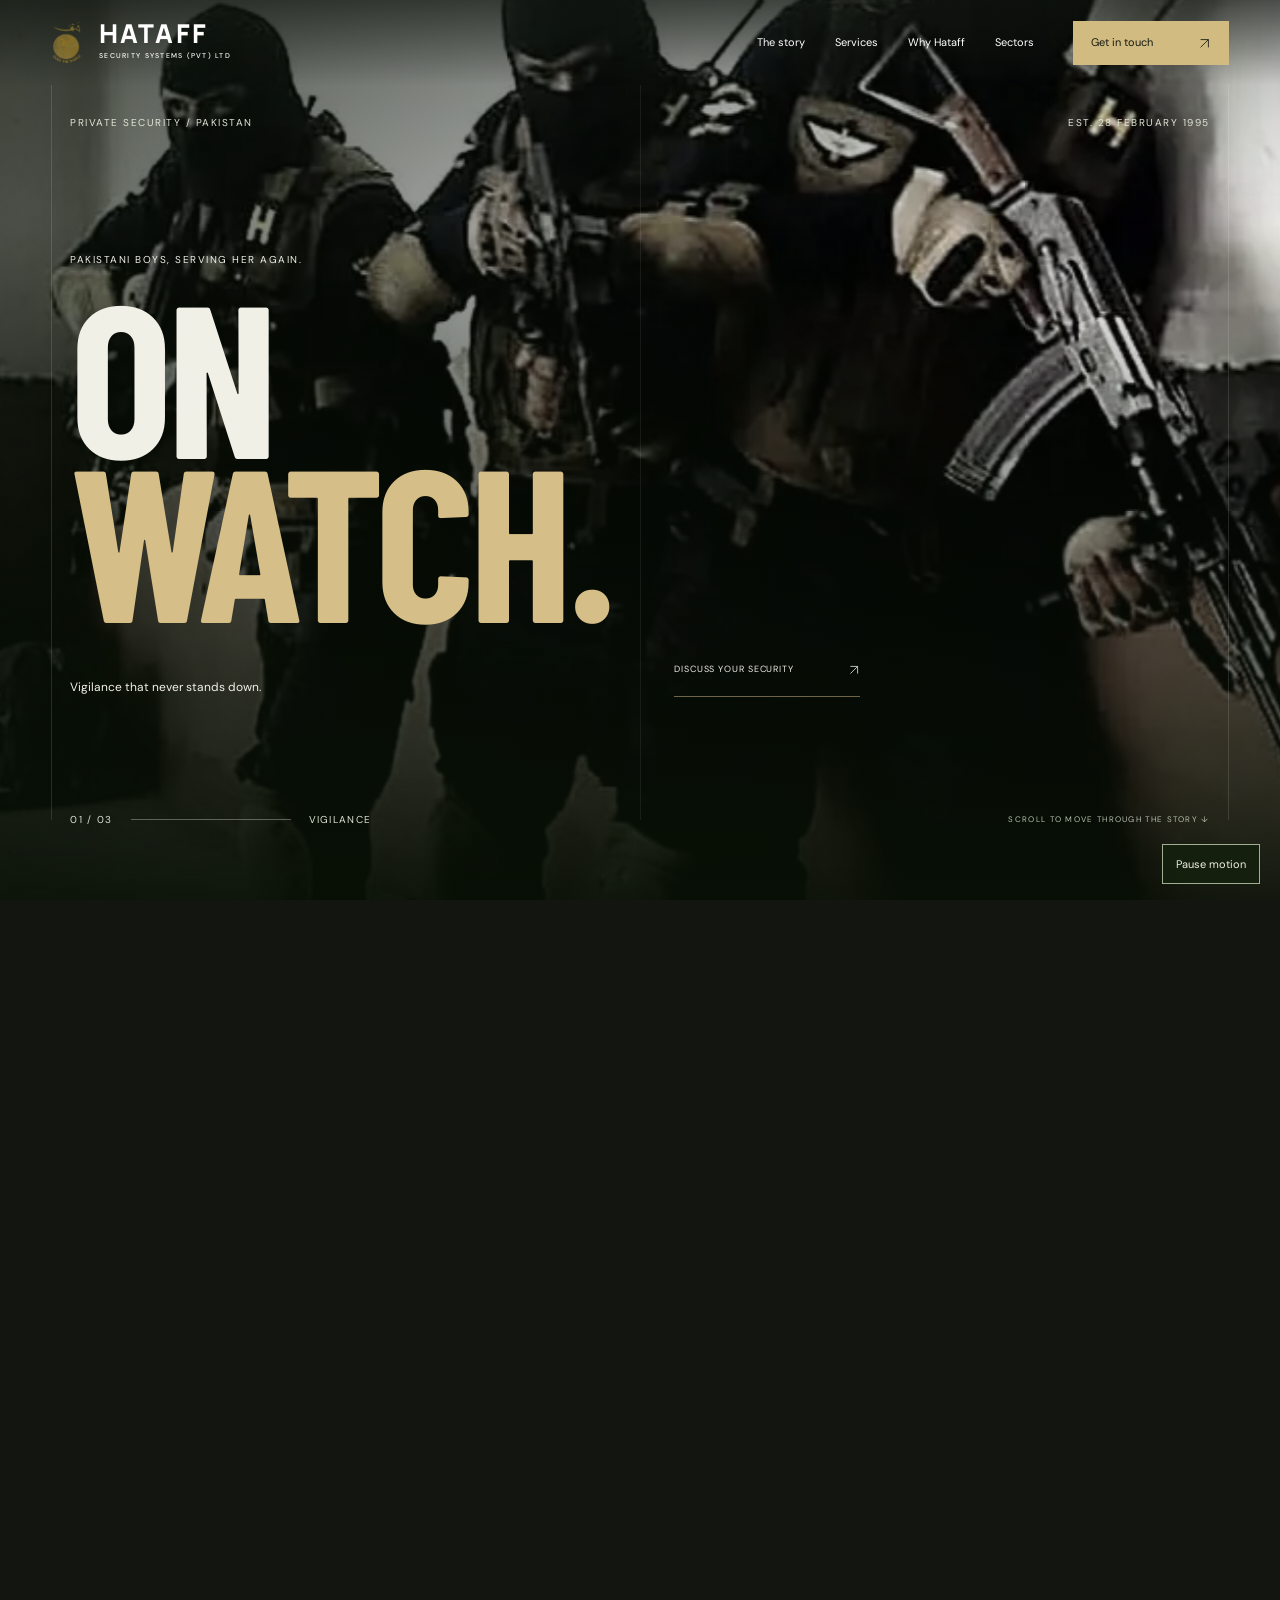
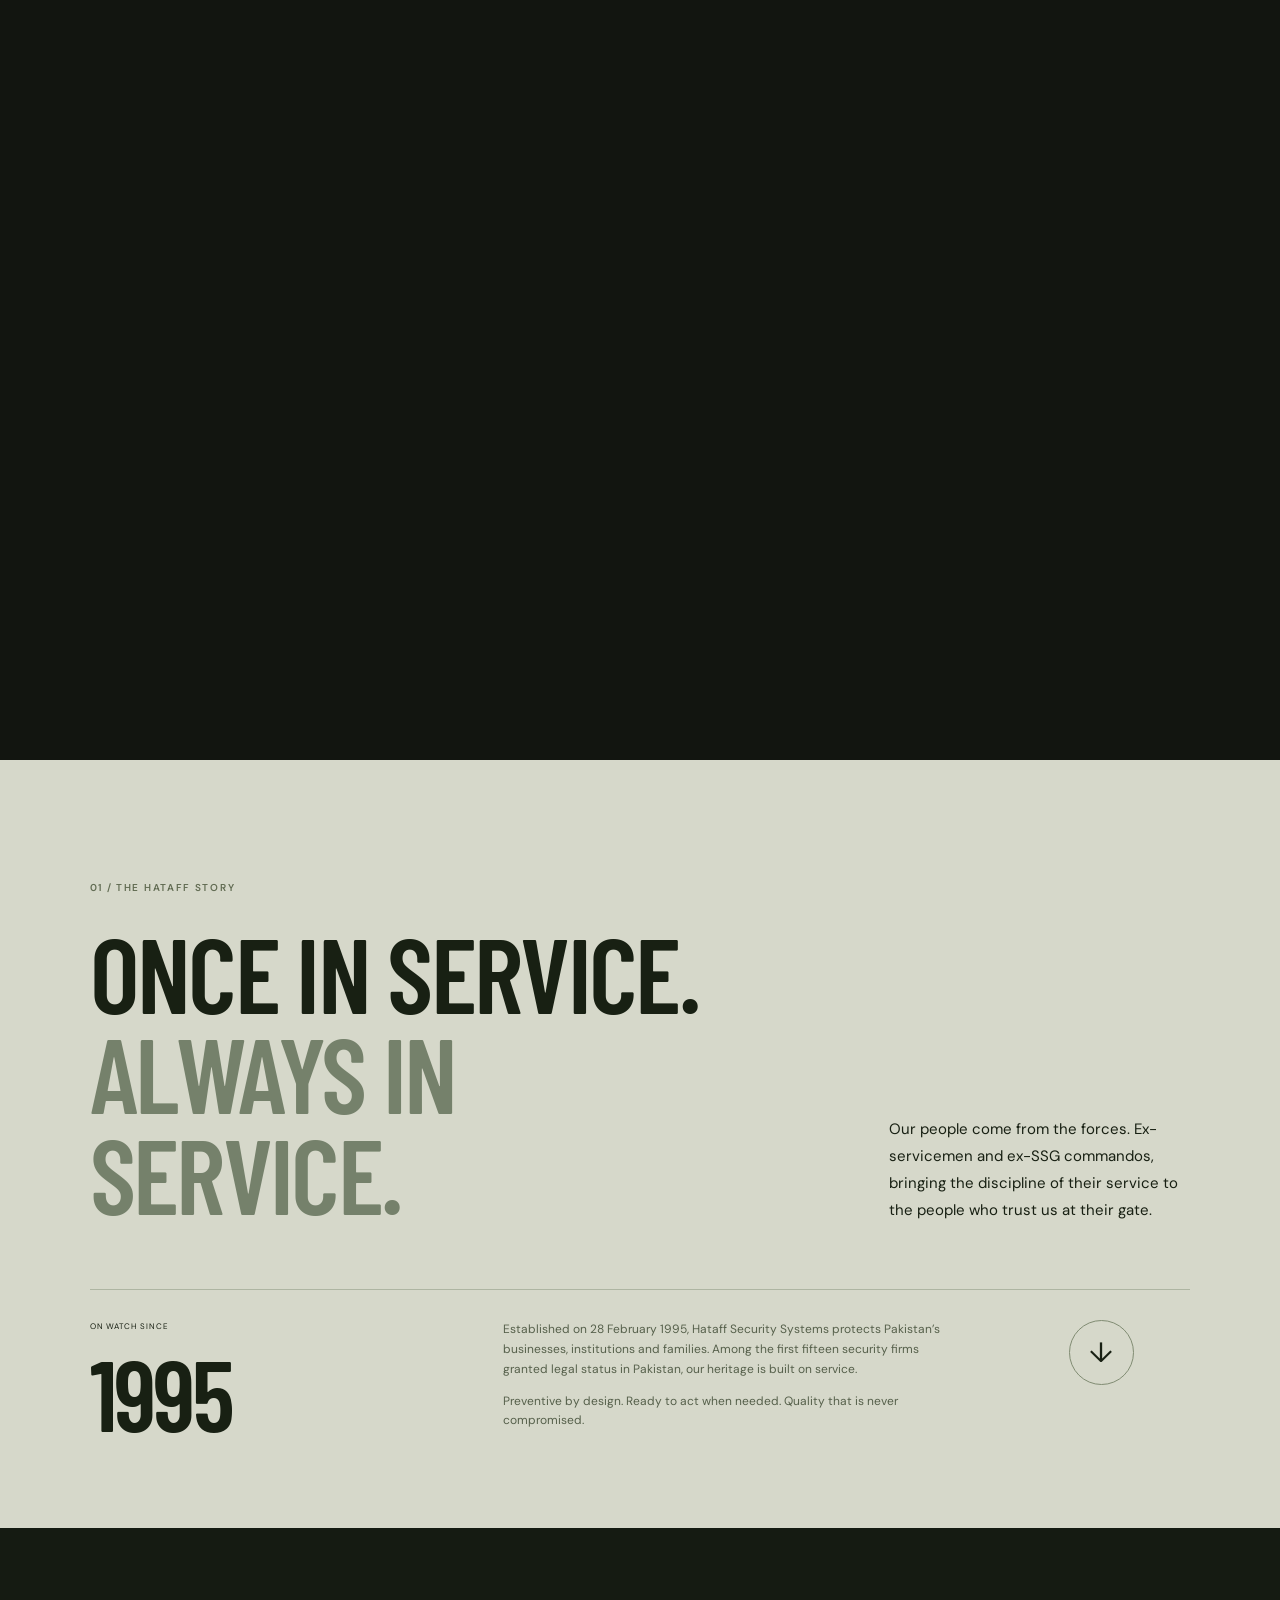
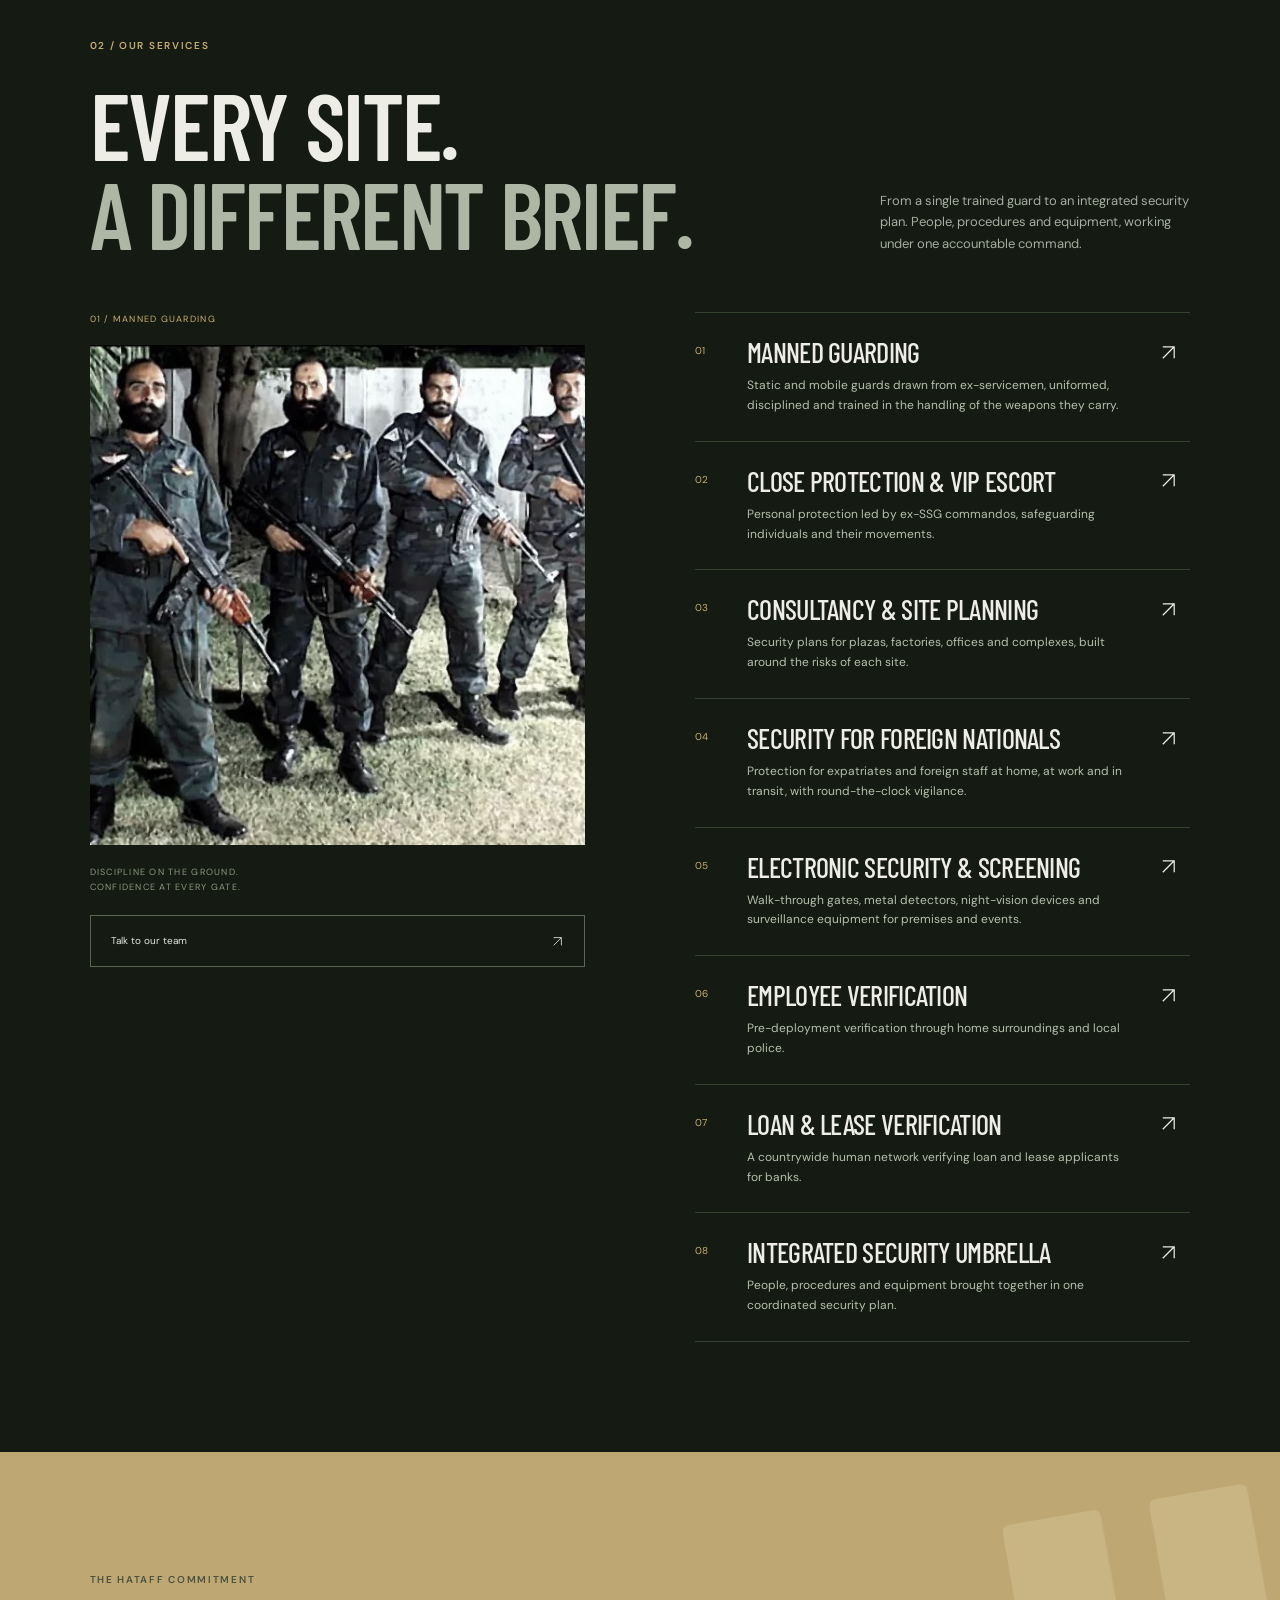
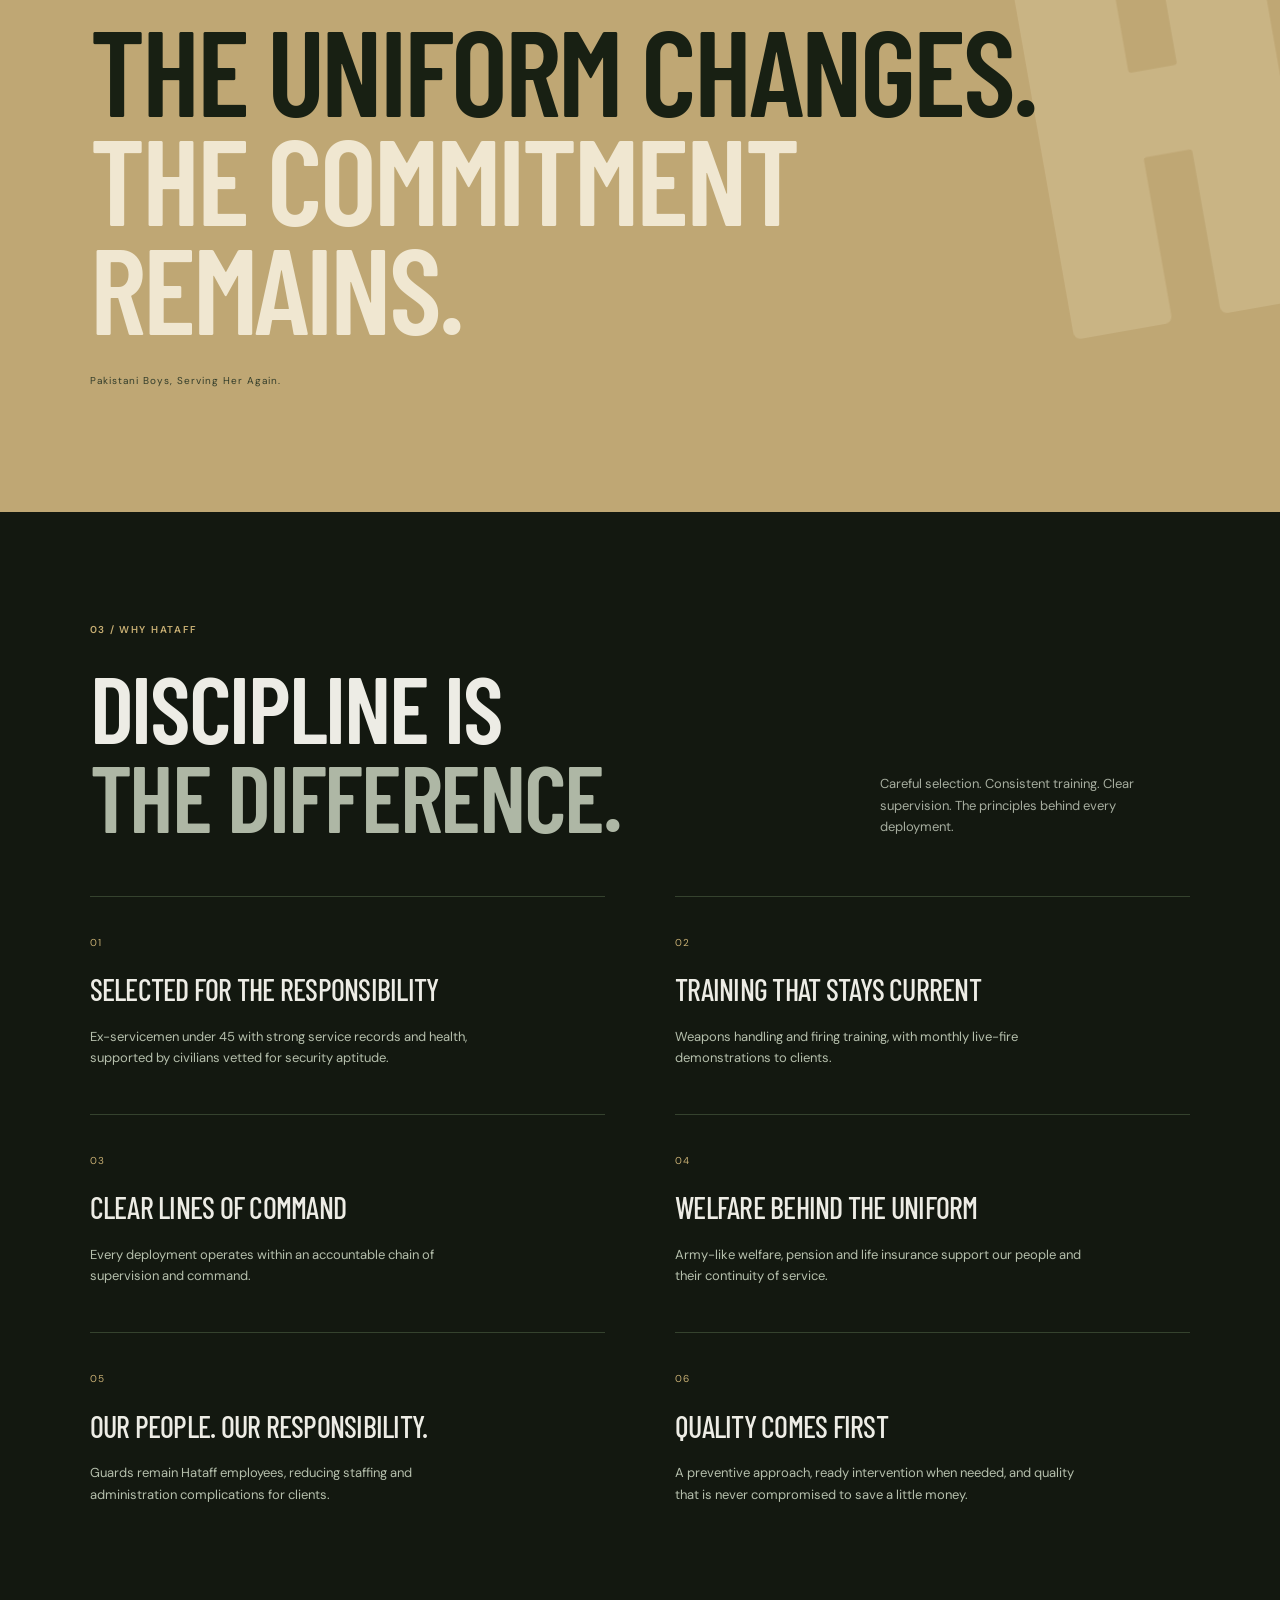
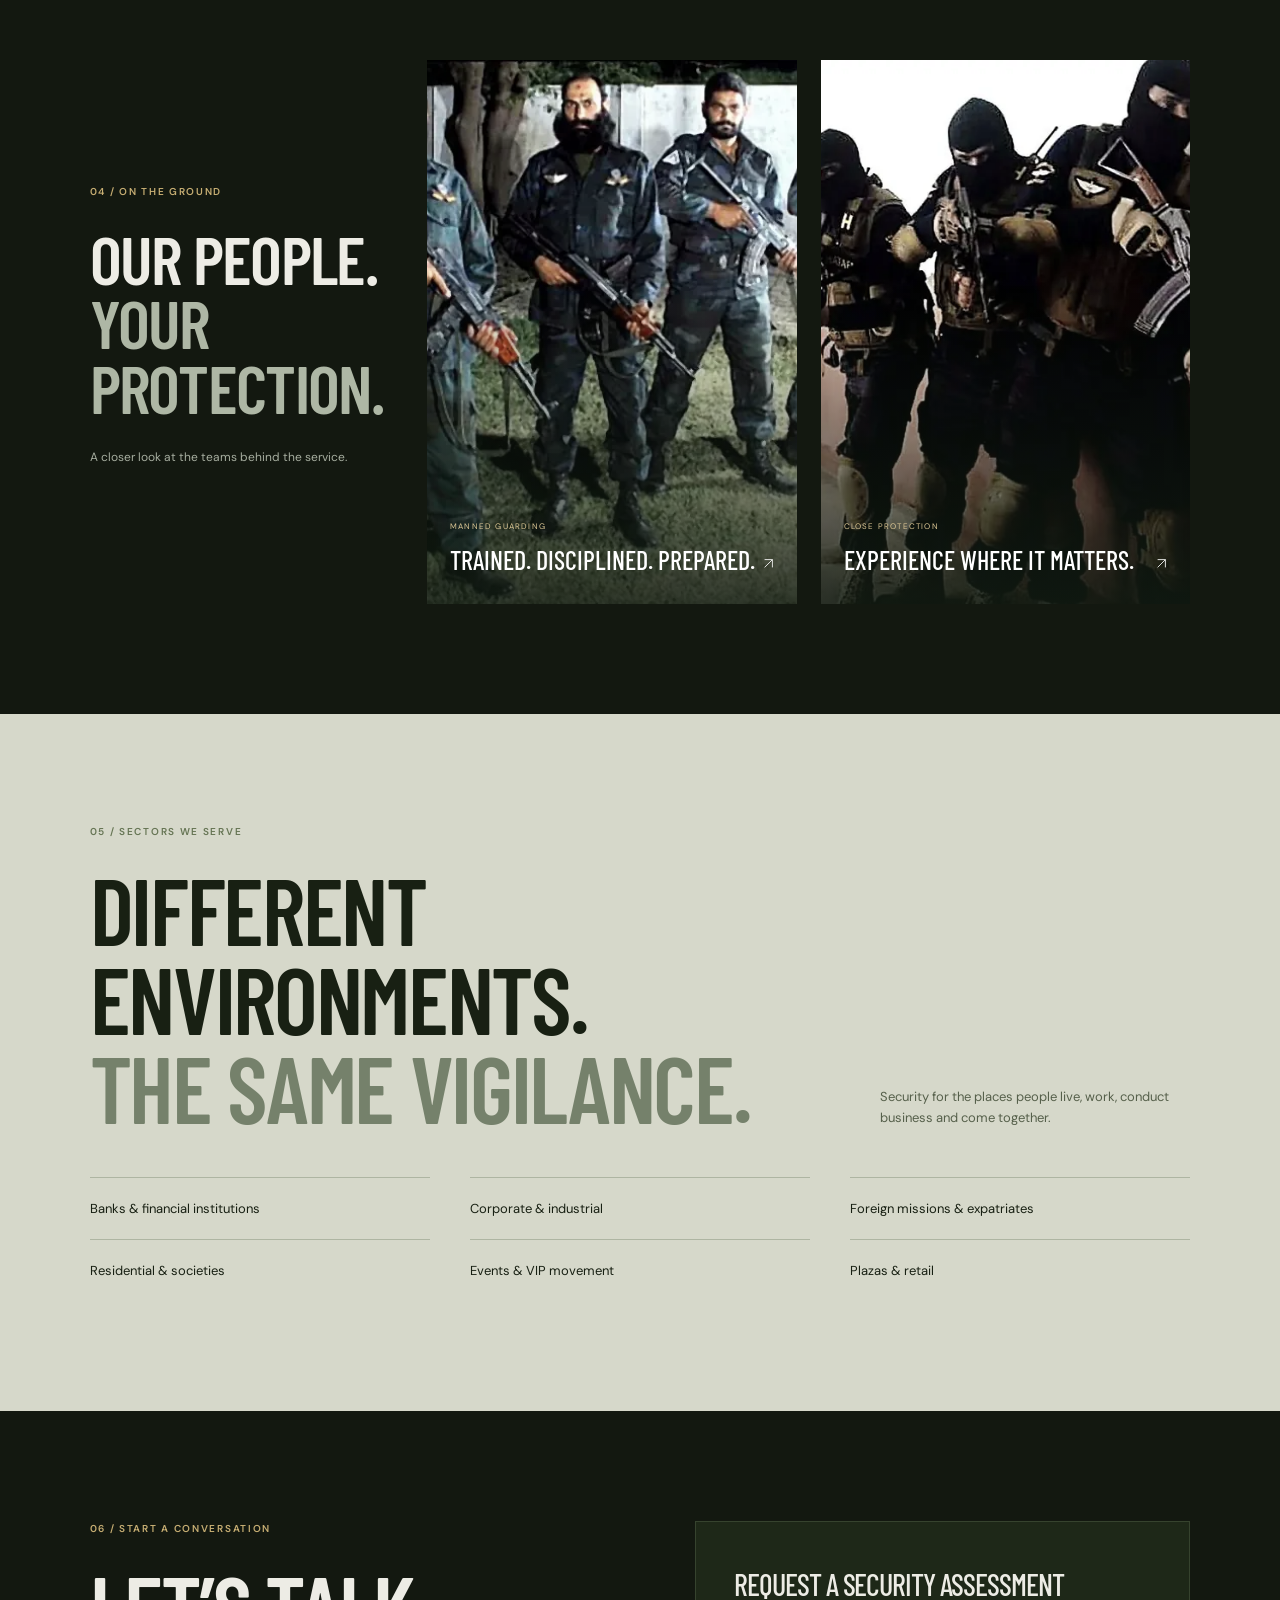
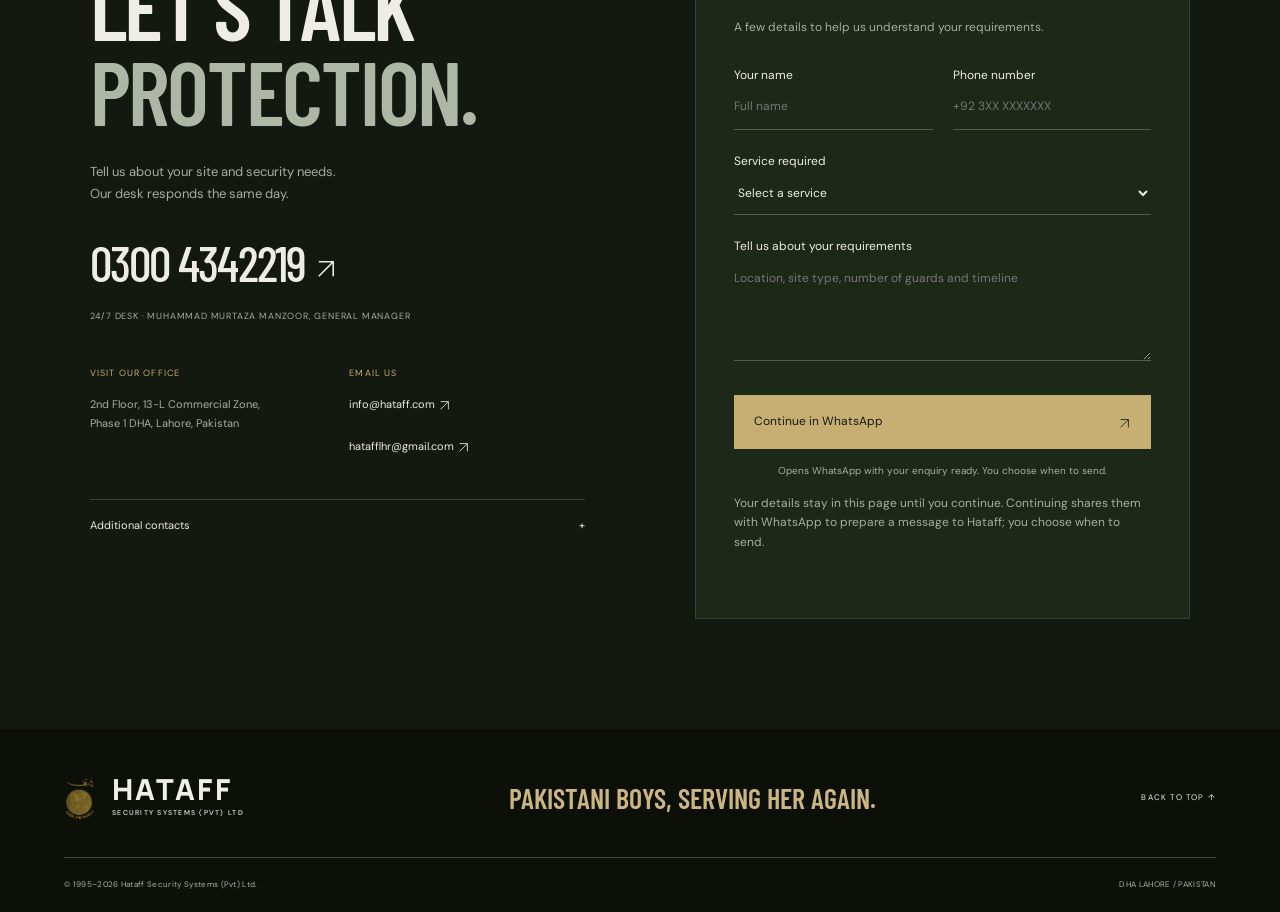
==== index.html @ 6a503ef5 "Add files via upload" ====
<!DOCTYPE html>

<html lang="en"><head><meta charset="utf-8"/><meta content="width=device-width, initial-scale=1" name="viewport"/><title>Private Security Services in Pakistan | Hataff Security</title><meta content="Hataff Security Systems provides manned guarding, close protection, security consultancy and verification in Pakistan. Based in Lahore since 1995." name="description"/><link href="assets/fonts/fonts.css" rel="stylesheet"/><link href="style.css" rel="stylesheet"/><link href="cinematic.css" rel="stylesheet"/><link href="https://www.hataff.com/" rel="canonical"/><link href="assets/favicon.png" rel="icon" type="image/png"/><link as="image" fetchpriority="high" href="assets/tactical.webp" rel="preload"/><meta content="website" property="og:type"/><meta content="Hataff Security Systems" property="og:site_name"/><meta content="Hataff Security — On Watch Since 1995" property="og:title"/><meta content="Hataff Security Systems provides manned guarding, close protection, security consultancy and verification in Pakistan. Based in Lahore since 1995." property="og:description"/><meta content="https://www.hataff.com/" property="og:url"/><meta content="https://www.hataff.com/assets/social-card.jpg" property="og:image"/><meta content="Hataff Security Systems — Private security in Pakistan since 1995" property="og:image:alt"/><meta content="summary_large_image" name="twitter:card"/><meta content="#121510" name="theme-color"/><script type="application/ld+json">{"@context": "https://schema.org", "@type": "Organization", "name": "Hataff Security Systems (Pvt) Ltd", "url": "https://www.hataff.com/", "logo": "https://www.hataff.com/assets/logo.webp", "foundingDate": "1995-02-28", "telephone": "+92-300-4342219", "email": "info@hataff.com", "address": {"@type": "PostalAddress", "streetAddress": "2nd Floor, 13-L Commercial Zone, Phase 1 DHA", "addressLocality": "Lahore", "addressCountry": "PK"}}</script></head><body>
<a class="skip" href="#main">Skip to content</a><div class="utility"><span>DHA Lahore · Serving Pakistan since 1995</span><a href="tel:+923004342219">24/7 desk <b>+92 300 4342219 <svg aria-hidden="true" class="arrow" viewbox="0 0 20 20"><path d="M4 16 16 4M4 4h12v12" fill="none" stroke="currentColor" stroke-width="1.3"></path></svg></b></a></div>
<header><a class="brand" href="#home"><img alt="" decoding="async" height="340" src="assets/logo.webp" width="285"/><span>HATAFF<small>SECURITY SYSTEMS (PVT) LTD</small></span></a><button aria-controls="nav" aria-expanded="false" aria-label="Open navigation" class="menu" type="button">Menu <span>☰</span></button><nav aria-label="Main navigation" id="nav"><a href="#about">The story</a><a href="#services">Services</a><a href="#why">Why Hataff</a><a href="#sectors">Sectors</a><a class="nav-cta" href="#contact">Get in touch <span><svg aria-hidden="true" class="arrow" viewbox="0 0 20 20"><path d="M4 16 16 4M4 4h12v12" fill="none" stroke="currentColor" stroke-width="1.3"></path></svg></span></a></nav></header>
<main id="main"><section aria-label="Hataff: on watch since 1995" class="scroll-film" id="home"><div class="film-stage">
<div class="film-photo photo-one"><img alt="Hataff tactical team" decoding="async" fetchpriority="high" height="635" src="assets/tactical.webp" width="640"/></div>
<div class="film-photo photo-two"><img alt="Hataff security team group photograph" decoding="async" height="588" src="assets/team.webp" width="560"/></div>
<div class="film-photo photo-three"><img alt="Hataff uniformed security guards" decoding="async" height="537" src="assets/guards.webp" width="640"/></div>
<div class="film-vignette"></div><div aria-hidden="true" class="film-grid"></div>
<div aria-hidden="true" class="film-top"><span>PRIVATE SECURITY / PAKISTAN</span><span>EST. 28 FEBRUARY 1995</span></div>
<div class="film-title title-one"><p>PAKISTANI BOYS, SERVING HER AGAIN.</p><h1 aria-label="Hataff private security services in Pakistan — on watch since 1995">ON<br/><span>WATCH.</span></h1><div class="film-line"><span>Vigilance that never stands down.</span><a class="film-cta" href="#contact">DISCUSS YOUR SECURITY <span><svg aria-hidden="true" class="arrow" viewbox="0 0 20 20"><path d="M4 16 16 4M4 4h12v12" fill="none" stroke="currentColor" stroke-width="1.3"></path></svg></span></a></div></div>
<div aria-hidden="true" class="film-title title-two"><p>A LEGACY OF SERVICE</p><h2>SINCE<br/><span>1995.</span></h2><div class="film-line"><span>The uniform changes.<br/>The commitment remains.</span><span>Ex-servicemen.<br/>Experience carried forward.</span></div></div>
<div class="film-title title-three"><p aria-hidden="true">OUR PEOPLE. YOUR PROTECTION.</p><h2 aria-hidden="true">READY.<br/><span>ALWAYS.</span></h2><div class="film-line"><span>Trained people.<br/>One accountable command.</span><a class="film-cta" href="#services">EXPLORE OUR SERVICES <span><svg aria-hidden="true" class="arrow" viewbox="0 0 20 20"><path d="M4 16 16 4M4 4h12v12" fill="none" stroke="currentColor" stroke-width="1.3"></path></svg></span></a></div></div>
<div aria-hidden="true" class="film-footer"><span class="chapter-counter">01 / 03</span><div class="film-progress"><i></i></div><span class="chapter-name">VIGILANCE</span><span class="scroll-instruction">SCROLL TO MOVE THROUGH THE STORY ↓</span></div></div></section>
<section class="story section" id="about"><div class="eyebrow">01 / THE HATAFF STORY</div><div class="story-statement reveal"><h2>Once in service.<br/><span>Always in service.</span></h2><p>Our people come from the forces. Ex-servicemen and ex-SSG commandos, bringing the discipline of their service to the people who trust us at their gate.</p></div><div class="story-bottom"><div class="story-date"><span>ON WATCH SINCE</span><strong>1995</strong></div><div><p>Established on 28 February 1995, Hataff Security Systems protects Pakistan’s businesses, institutions and families. Among the first fifteen security firms granted legal status in Pakistan, our heritage is built on service.</p><p>Preventive by design. Ready to act when needed. Quality that is never compromised.</p></div><a aria-label="Explore services" class="round-link" href="#services">↓</a></div></section>
<section class="services section" id="services"><div class="section-heading reveal"><div><div class="eyebrow">02 / OUR SERVICES</div><h2>Every site.<br/><em>A different brief.</em></h2></div><p>From a single trained guard to an integrated security plan. People, procedures and equipment, working under one accountable command.</p></div><div class="service-layout"><aside><span class="service-view-index">01 / MANNED GUARDING</span><img alt="Uniformed Hataff security guards" decoding="async" height="537" loading="lazy" src="assets/guards.webp" width="640"/><div class="aside-caption">DISCIPLINE ON THE GROUND.<br/>CONFIDENCE AT EVERY GATE.</div><a class="button" href="#contact">Talk to our team <svg aria-hidden="true" class="arrow" viewbox="0 0 20 20"><path d="M4 16 16 4M4 4h12v12" fill="none" stroke="currentColor" stroke-width="1.3"></path></svg></a></aside><div class="service-list" id="service-list"><article class="service reveal" id="service-1"><span>01</span><div><h3>Manned guarding</h3><p>Static and mobile guards drawn from ex-servicemen, uniformed, disciplined and trained in the handling of the weapons they carry.</p></div><a aria-label="Enquire about Manned guarding" data-service="0" href="#contact"><svg aria-hidden="true" class="arrow" viewbox="0 0 20 20"><path d="M4 16 16 4M4 4h12v12" fill="none" stroke="currentColor" stroke-width="1.3"></path></svg></a></article><article class="service reveal" id="service-2"><span>02</span><div><h3>Close protection &amp; VIP escort</h3><p>Personal protection led by ex-SSG commandos, safeguarding individuals and their movements.</p></div><a aria-label="Enquire about Close protection &amp; VIP escort" data-service="1" href="#contact"><svg aria-hidden="true" class="arrow" viewbox="0 0 20 20"><path d="M4 16 16 4M4 4h12v12" fill="none" stroke="currentColor" stroke-width="1.3"></path></svg></a></article><article class="service reveal" id="service-3"><span>03</span><div><h3>Consultancy &amp; site planning</h3><p>Security plans for plazas, factories, offices and complexes, built around the risks of each site.</p></div><a aria-label="Enquire about Consultancy &amp; site planning" data-service="2" href="#contact"><svg aria-hidden="true" class="arrow" viewbox="0 0 20 20"><path d="M4 16 16 4M4 4h12v12" fill="none" stroke="currentColor" stroke-width="1.3"></path></svg></a></article><article class="service reveal" id="service-4"><span>04</span><div><h3>Security for foreign nationals</h3><p>Protection for expatriates and foreign staff at home, at work and in transit, with round-the-clock vigilance.</p></div><a aria-label="Enquire about Security for foreign nationals" data-service="3" href="#contact"><svg aria-hidden="true" class="arrow" viewbox="0 0 20 20"><path d="M4 16 16 4M4 4h12v12" fill="none" stroke="currentColor" stroke-width="1.3"></path></svg></a></article><article class="service reveal" id="service-5"><span>05</span><div><h3>Electronic security &amp; screening</h3><p>Walk-through gates, metal detectors, night-vision devices and surveillance equipment for premises and events.</p></div><a aria-label="Enquire about Electronic security &amp; screening" data-service="4" href="#contact"><svg aria-hidden="true" class="arrow" viewbox="0 0 20 20"><path d="M4 16 16 4M4 4h12v12" fill="none" stroke="currentColor" stroke-width="1.3"></path></svg></a></article><article class="service reveal" id="service-6"><span>06</span><div><h3>Employee verification</h3><p>Pre-deployment verification through home surroundings and local police.</p></div><a aria-label="Enquire about Employee verification" data-service="5" href="#contact"><svg aria-hidden="true" class="arrow" viewbox="0 0 20 20"><path d="M4 16 16 4M4 4h12v12" fill="none" stroke="currentColor" stroke-width="1.3"></path></svg></a></article><article class="service reveal" id="service-7"><span>07</span><div><h3>Loan &amp; lease verification</h3><p>A countrywide human network verifying loan and lease applicants for banks.</p></div><a aria-label="Enquire about Loan &amp; lease verification" data-service="6" href="#contact"><svg aria-hidden="true" class="arrow" viewbox="0 0 20 20"><path d="M4 16 16 4M4 4h12v12" fill="none" stroke="currentColor" stroke-width="1.3"></path></svg></a></article><article class="service reveal" id="service-8"><span>08</span><div><h3>Integrated security umbrella</h3><p>People, procedures and equipment brought together in one coordinated security plan.</p></div><a aria-label="Enquire about Integrated security umbrella" data-service="7" href="#contact"><svg aria-hidden="true" class="arrow" viewbox="0 0 20 20"><path d="M4 16 16 4M4 4h12v12" fill="none" stroke="currentColor" stroke-width="1.3"></path></svg></a></article></div></div></section>
<section class="creed"><div class="eyebrow reveal">THE HATAFF COMMITMENT</div><p class="reveal">The uniform changes.<br/><em>The commitment remains.</em></p><span class="reveal">Pakistani Boys, Serving Her Again.</span></section>
<section class="why section" id="why"><div class="section-heading reveal"><div><div class="eyebrow">03 / WHY HATAFF</div><h2>Discipline is<br/><em>the difference.</em></h2></div><p>Careful selection. Consistent training. Clear supervision. The principles behind every deployment.</p></div><div class="principles" id="principles"><article class="principle reveal"><span>01</span><h3>Selected for the responsibility</h3><p>Ex-servicemen under 45 with strong service records and health, supported by civilians vetted for security aptitude.</p></article><article class="principle reveal"><span>02</span><h3>Training that stays current</h3><p>Weapons handling and firing training, with monthly live-fire demonstrations to clients.</p></article><article class="principle reveal"><span>03</span><h3>Clear lines of command</h3><p>Every deployment operates within an accountable chain of supervision and command.</p></article><article class="principle reveal"><span>04</span><h3>Welfare behind the uniform</h3><p>Army-like welfare, pension and life insurance support our people and their continuity of service.</p></article><article class="principle reveal"><span>05</span><h3>Our people. Our responsibility.</h3><p>Guards remain Hataff employees, reducing staffing and administration complications for clients.</p></article><article class="principle reveal"><span>06</span><h3>Quality comes first</h3><p>A preventive approach, ready intervention when needed, and quality that is never compromised to save a little money.</p></article></div></section>
<section class="gallery section"><div class="gallery-heading reveal"><div class="eyebrow">04 / ON THE GROUND</div><h2>Our people.<br/><em>Your protection.</em></h2><p>A closer look at the teams behind the service.</p></div><button class="gallery-photo reveal" data-caption="Trained, disciplined guards" data-image="assets/guards.webp" type="button"><img alt="View Hataff uniformed guards photograph" decoding="async" height="537" loading="lazy" src="assets/guards.webp" width="640"/><span><small>MANNED GUARDING</small>Trained. Disciplined. Prepared.<b><svg aria-hidden="true" class="arrow" viewbox="0 0 20 20"><path d="M4 16 16 4M4 4h12v12" fill="none" stroke="currentColor" stroke-width="1.3"></path></svg></b></span></button><button class="gallery-photo reveal" data-caption="Special response teams" data-image="assets/tactical.webp" type="button"><img alt="View Hataff tactical team photograph" decoding="async" height="635" loading="lazy" src="assets/tactical.webp" width="640"/><span><small>CLOSE PROTECTION</small>Experience where it matters.<b><svg aria-hidden="true" class="arrow" viewbox="0 0 20 20"><path d="M4 16 16 4M4 4h12v12" fill="none" stroke="currentColor" stroke-width="1.3"></path></svg></b></span></button></section>
<section class="sectors section" id="sectors"><div class="eyebrow reveal">05 / SECTORS WE SERVE</div><div class="section-heading reveal"><h2>Different environments.<br/><em>The same vigilance.</em></h2><p>Security for the places people live, work, conduct business and come together.</p></div><div class="sector-list"><span>Banks &amp; financial institutions</span><span>Corporate &amp; industrial</span><span>Foreign missions &amp; expatriates</span><span>Residential &amp; societies</span><span>Events &amp; VIP movement</span><span>Plazas &amp; retail</span></div></section>
<section class="contact section" id="contact"><div class="contact-copy reveal"><div class="eyebrow">06 / START A CONVERSATION</div><h2>LET’S TALK<br/><em>PROTECTION.</em></h2><p>Tell us about your site and security needs.<br/>Our desk responds the same day.</p><a class="main-phone" href="tel:+923004342219">0300 4342219 <svg aria-hidden="true" class="arrow" viewbox="0 0 20 20"><path d="M4 16 16 4M4 4h12v12" fill="none" stroke="currentColor" stroke-width="1.3"></path></svg></a><span class="desk-label">24/7 DESK · MUHAMMAD MURTAZA MANZOOR, GENERAL MANAGER</span><div class="contact-details"><div><small>VISIT OUR OFFICE</small><p>2nd Floor, 13-L Commercial Zone,<br/>Phase 1 DHA, Lahore, Pakistan</p></div><div><small>EMAIL US</small><a href="mailto:info@hataff.com">info@hataff.com <svg aria-hidden="true" class="arrow" viewbox="0 0 20 20"><path d="M4 16 16 4M4 4h12v12" fill="none" stroke="currentColor" stroke-width="1.3"></path></svg></a><a href="mailto:hatafflhr@gmail.com">hatafflhr@gmail.com <svg aria-hidden="true" class="arrow" viewbox="0 0 20 20"><path d="M4 16 16 4M4 4h12v12" fill="none" stroke="currentColor" stroke-width="1.3"></path></svg></a></div></div><details><summary>Additional contacts <span>+</span></summary><p>Finance Manager · Agha Zuhaib Khan<br/><a href="tel:+923449333332">0344 9333332</a></p><p>Administration Manager · Muhammad Azhar Bhatti<br/><a href="tel:+923004189154">0300 4189154</a></p></details></div><form action="https://wa.me/923004342219" class="enquiry reveal" id="enquiry" method="get"><h3>Request a security assessment</h3><p>A few details to help us understand your requirements.</p><div class="field-row"><label>Your name<input autocomplete="name" id="enquiry-name" maxlength="100" name="name" placeholder="Full name" required=""/></label><label>Phone number<input autocomplete="tel" id="enquiry-phone" inputmode="tel" maxlength="30" minlength="7" name="phone" pattern="[+0-9\s().-]{7,30}" placeholder="+92 3XX XXXXXXX" required="" title="Use 7 to 30 characters: numbers, spaces, +, brackets, dots or hyphens." type="tel"/></label></div><label>Service required<select id="enquiry-service" name="service" required=""><option value="">Select a service</option><option>Manned guarding</option><option>Close protection / VIP escort</option><option>Security consultancy &amp; site planning</option><option>Security for foreign nationals</option><option>Electronic security &amp; screening</option><option>Employee verification</option><option>Loan &amp; lease verification</option><option>Integrated security umbrella</option></select></label><label>Tell us about your requirements<textarea id="enquiry-details" maxlength="2000" name="details" placeholder="Location, site type, number of guards and timeline" rows="4"></textarea></label><button class="button" disabled="" type="submit">Continue in WhatsApp <span><svg aria-hidden="true" class="arrow" viewbox="0 0 20 20"><path d="M4 16 16 4M4 4h12v12" fill="none" stroke="currentColor" stroke-width="1.3"></path></svg></span></button><small class="form-note">Opens WhatsApp with your enquiry ready. You choose when to send.</small><noscript>The enquiry form needs JavaScript. Call 0300 4342219 or email info@hataff.com to discuss your requirements.</noscript><p aria-live="polite" class="form-status" id="form-status" role="status"></p><p class="privacy-note">Your details stay in this page until you continue. Continuing shares them with WhatsApp to prepare a message to Hataff; you choose when to send.</p></form></section></main>
<footer><div class="footer-top"><a class="brand" href="#home"><img alt="" decoding="async" height="340" src="assets/logo.webp" width="285"/><span>HATAFF<small>SECURITY SYSTEMS (PVT) LTD</small></span></a><p>Pakistani Boys, Serving Her Again.</p><a href="#home">BACK TO TOP ↑</a></div><div class="footer-bottom"><span>© 1995–2026 Hataff Security Systems (Pvt) Ltd.</span><span>DHA LAHORE / PAKISTAN</span></div></footer><dialog aria-labelledby="gallery-caption" id="lightbox"><button aria-label="Close photograph" class="close-dialog" type="button">×</button><img alt="Selected Hataff team photograph"/><p id="gallery-caption"></p></dialog><script defer="" src="script.js"></script><button aria-pressed="false" class="motion-toggle" type="button">Pause motion</button></body></html>
---- assets/fonts/fonts.css ----
@font-face {
  font-family: 'Barlow Condensed';
  font-style: normal;
  font-weight: 500;
  font-display: swap;
  src: url(HTxwL3I-JCGChYJ8VI-L6OO_au7B4-Lw_3E.ttf) format('truetype');
}
@font-face {
  font-family: 'Barlow Condensed';
  font-style: normal;
  font-weight: 600;
  font-display: swap;
  src: url(HTxwL3I-JCGChYJ8VI-L6OO_au7B4873_3E.ttf) format('truetype');
}
@font-face {
  font-family: 'Barlow Condensed';
  font-style: normal;
  font-weight: 700;
  font-display: swap;
  src: url(HTxwL3I-JCGChYJ8VI-L6OO_au7B46r2_3E.ttf) format('truetype');
}
@font-face {
  font-family: 'Barlow Condensed';
  font-style: normal;
  font-weight: 800;
  font-display: swap;
  src: url(HTxwL3I-JCGChYJ8VI-L6OO_au7B47b1_3E.ttf) format('truetype');
}
@font-face {
  font-family: 'DM Sans';
  font-style: normal;
  font-weight: 400;
  font-display: swap;
  src: url(rP2tp2ywxg089UriI5-g4vlH9VoD8CmcqZG40F9JadbnoEwAopxhTg.ttf) format('truetype');
}
@font-face {
  font-family: 'DM Sans';
  font-style: normal;
  font-weight: 500;
  font-display: swap;
  src: url(rP2tp2ywxg089UriI5-g4vlH9VoD8CmcqZG40F9JadbnoEwAkJxhTg.ttf) format('truetype');
}
@font-face {
  font-family: 'DM Sans';
  font-style: normal;
  font-weight: 600;
  font-display: swap;
  src: url(rP2tp2ywxg089UriI5-g4vlH9VoD8CmcqZG40F9JadbnoEwAfJthTg.ttf) format('truetype');
}
@font-face {
  font-family: 'DM Sans';
  font-style: normal;
  font-weight: 700;
  font-display: swap;
  src: url(rP2tp2ywxg089UriI5-g4vlH9VoD8CmcqZG40F9JadbnoEwARZthTg.ttf) format('truetype');
}
@font-face {
  font-family: 'Manrope';
  font-style: normal;
  font-weight: 400;
  font-display: swap;
  src: url(xn7_YHE41ni1AdIRqAuZuw1Bx9mbZk79FO_F.ttf) format('truetype');
}
@font-face {
  font-family: 'Manrope';
  font-style: normal;
  font-weight: 500;
  font-display: swap;
  src: url(xn7_YHE41ni1AdIRqAuZuw1Bx9mbZk7PFO_F.ttf) format('truetype');
}
@font-face {
  font-family: 'Manrope';
  font-style: normal;
  font-weight: 600;
  font-display: swap;
  src: url(xn7_YHE41ni1AdIRqAuZuw1Bx9mbZk4jE-_F.ttf) format('truetype');
}
@font-face {
  font-family: 'Manrope';
  font-style: normal;
  font-weight: 700;
  font-display: swap;
  src: url(xn7_YHE41ni1AdIRqAuZuw1Bx9mbZk4aE-_F.ttf) format('truetype');
}
@font-face {
  font-family: 'Manrope';
  font-style: normal;
  font-weight: 800;
  font-display: swap;
  src: url(xn7_YHE41ni1AdIRqAuZuw1Bx9mbZk59E-_F.ttf) format('truetype');
}
---- style.css ----
:root{--ink:#20241f;--paper:#f4f3ed;--gold:#a58442;--muted:#70736c;--line:#d9dcd3;--dark:#202820}*{box-sizing:border-box}html{scroll-behavior:smooth;scroll-padding-top:90px}body{margin:0;color:var(--ink);background:var(--paper);font-family:'DM Sans',Arial,sans-serif;font-size:15px;line-height:1.65}a{color:inherit;text-decoration:none}button,input,select,textarea{font:inherit}button,a,input,textarea,select{-webkit-tap-highlight-color:transparent}a:focus-visible,button:focus-visible,summary:focus-visible{outline:2px solid var(--gold);outline-offset:6px}img{max-width:100%;display:block}button{cursor:pointer}h1,h2,h3,p{margin-top:0}h1,h2,h3{font-family:'Manrope',Arial,sans-serif}h1,h2{font-weight:500;letter-spacing:-.055em;line-height:1.08}h2{font-size:clamp(38px,4.1vw,62px);margin-bottom:28px}em{font-family:Georgia,serif;font-weight:400;color:var(--gold)}.utility{display:flex;justify-content:space-between;padding:10px 5%;background:#202820;color:#d7dace;font-size:11px;letter-spacing:.04em}.utility b{color:#f1f0e8;margin-left:16px;font-weight:500}header{height:94px;position:sticky;top:0;z-index:20;display:flex;align-items:center;justify-content:space-between;padding:0 5%;background:rgba(244,243,237,.96);border-bottom:1px solid var(--line);backdrop-filter:blur(16px)}.brand{display:flex;gap:13px;align-items:center}.brand img{width:35px;height:44px;object-fit:contain}.brand>span{font:800 29px/1.05 'Manrope',Arial,sans-serif;letter-spacing:.08em}.brand small{display:block;font:500 7px/2.6 'DM Sans',Arial,sans-serif;letter-spacing:.18em}nav{display:flex;gap:30px;align-items:center;font-size:12px}nav>a{padding:8px 0}nav>a.active{color:var(--gold)}nav .nav-cta{border:1px solid #b7bcb1;padding:13px 17px;margin-left:9px}.nav-cta span{padding-left:20px}.menu{display:none}.hero{display:grid;grid-template-columns:1.08fr 1fr;min-height:700px}.hero-copy{padding:69px 8% 27px 9.3%;display:flex;flex-direction:column}.eyebrow{font-size:10px;letter-spacing:.19em;font-weight:600;display:flex;align-items:center;gap:12px;margin-bottom:25px}.eyebrow i{height:6px;width:6px;background:var(--gold);border-radius:50%}h1{font-size:clamp(60px,6.3vw,98px);margin:0 0 27px;line-height:1.04}h1 em{letter-spacing:-.055em;white-space:nowrap}.hero-intro{font-size:15px;color:#6b7066;line-height:1.8;margin-bottom:30px}.hero-actions{display:flex;align-items:center;gap:22px;flex-wrap:wrap}.button{display:inline-flex;align-items:center;justify-content:space-between;gap:30px;background:#263329;color:#fff;padding:17px 20px;font-size:12px;border:1px solid #263329;transition:background .2s,transform .2s}.button:hover{background:#415440;transform:translateY(-2px)}.button span{font-size:19px;line-height:1}.text-link{font-size:12px;padding-bottom:5px;border-bottom:1px solid #b7b8ae;display:inline-block;width:fit-content}.hero-bottom{display:flex;justify-content:space-between;align-items:end;margin-top:auto;padding-top:52px;font-size:9px;letter-spacing:.12em;line-height:1.8}.hero-bottom strong{font-weight:500;color:var(--gold)}.scroll-note{font-size:8px;letter-spacing:.1em;color:var(--muted)}.hero-visual{position:relative;overflow:hidden;margin:24px 24px 24px 0;min-height:640px;background:#303c30}.hero-visual>img{position:absolute;width:100%;height:100%;object-fit:cover;object-position:58% center;filter:saturate(.65);animation:photo-in 1.4s ease both}.photo-shade{position:absolute;inset:0;background:linear-gradient(0deg,rgba(13,26,18,.85),transparent 55%,rgba(13,26,18,.2))}.photo-index{position:absolute;top:26px;left:28px;font-size:9px;letter-spacing:.18em;color:#eee}.photo-caption{position:absolute;left:36px;bottom:37px;color:white;line-height:1.3}.photo-caption>span{font-size:30px;font-family:Georgia,serif}.photo-caption small{display:block;font-size:8px;letter-spacing:.2em;margin-top:22px;color:#bdc5b9}.since{position:absolute;right:26px;bottom:37px;color:#e0c78c;font-size:8px;letter-spacing:.15em;text-align:right}.since strong{display:block;font:400 43px/1.2 Georgia,serif;letter-spacing:-.03em}.credentials{display:grid;grid-template-columns:1fr 1fr 1fr 1.2fr;padding:34px 5%;border-top:1px solid var(--line);border-bottom:1px solid var(--line);align-items:center}.credentials>div{display:flex;gap:19px;align-items:center;border-right:1px solid var(--line);margin-right:32px}.credentials strong{font:500 40px 'Manrope',sans-serif;letter-spacing:-.04em}.credentials strong span{font-size:24px;color:var(--gold)}.credentials p{font-size:10px;line-height:1.6;color:var(--muted);margin:0}.credentials>a{font-size:12px;line-height:1.9}.credentials b{font-weight:500}.section{padding:110px 7.3%;scroll-margin-top:0}.about{display:grid;grid-template-columns:1fr 1fr;gap:10%;align-items:center}.about-image{position:relative;padding:0 28px 30px 0}.about-image:after{content:'';position:absolute;inset:28px 0 0 28px;border:1px solid #c5b995;z-index:-1}.about-image img{width:100%;max-height:590px;object-fit:cover;filter:saturate(.7)}.image-label{position:absolute;bottom:43px;left:20px;padding:8px 12px;background:#f4f3ed;font-size:8px;letter-spacing:.14em}.about-copy p{color:var(--muted);font-size:13px;max-width:450px}.about-copy .lead{font-family:Georgia,serif;font-size:20px;color:var(--ink)}.about-copy .text-link{margin:10px 0 32px}.heritage-note{border-top:1px solid var(--line);padding-top:23px;display:flex;gap:22px;align-items:center}.heritage-note strong{font:40px Georgia,serif;color:var(--gold)}.heritage-note span{font-size:10px;color:var(--muted)}.services{background:#e9ece4}.section-heading{display:flex;align-items:end;justify-content:space-between;gap:60px;margin-bottom:55px}.section-heading h2{margin-bottom:0}.section-heading>p{max-width:310px;font-size:13px;color:var(--muted);margin-bottom:3px}.service-layout{display:grid;grid-template-columns:.7fr 1.3fr;gap:9%}.service-layout aside{position:sticky;top:125px;align-self:start}.service-layout aside img{height:320px;width:100%;object-fit:cover;filter:saturate(.6)}.aside-caption{font-size:9px;letter-spacing:.14em;padding:20px 0;color:var(--muted)}.service-layout aside .button{background:transparent;color:var(--ink);width:100%}.service{display:grid;grid-template-columns:32px 1fr 24px;gap:20px;padding:25px 0;border-top:1px solid #cbd0c3}.service:last-child{border-bottom:1px solid #cbd0c3}.service>span{font-size:10px;color:var(--gold);padding-top:5px}.service h3{font-weight:500;font-size:21px;line-height:1.3;letter-spacing:-.025em;margin:0 0 10px}.service p{font-size:12px;color:var(--muted);margin:0;max-width:410px}.service>a{font-size:22px;align-self:start;transition:transform .2s}.service>a:hover{transform:translate(3px,-3px)}.creed{background:#243027;text-align:center;padding:85px 20px;color:#f1f0e8}.creed .eyebrow{justify-content:center;color:#c8b98f}.creed>p{font:clamp(35px,4.5vw,66px)/1.15 'Manrope',sans-serif;letter-spacing:-.045em;margin-bottom:25px}.creed em{color:#d3bd87}.creed>span{font-size:10px;letter-spacing:.1em;color:#b5bdad}.principles{display:grid;grid-template-columns:repeat(3,1fr);gap:0 45px}.principle{padding:28px 0;border-top:1px solid var(--line)}.principle>span{color:var(--gold);font-size:10px;letter-spacing:.1em}.principle h3{font-size:20px;font-weight:500;letter-spacing:-.025em;line-height:1.35;margin:20px 0 14px}.principle p{font-size:12px;color:var(--muted);max-width:300px}.gallery{padding-top:0;display:grid;grid-template-columns:.8fr 1fr 1fr;gap:24px;align-items:center}.gallery-heading{padding-right:20px}.gallery h2{font-size:43px}.gallery p{font-size:12px;color:var(--muted)}.gallery-photo{border:0;padding:0;position:relative;background:#263329;overflow:hidden;text-align:left;color:white;aspect-ratio:.78}.gallery-photo img{width:100%;height:100%;object-fit:cover;filter:saturate(.7);transition:transform .65s}.gallery-photo:hover img{transform:scale(1.035)}.gallery-photo:after{content:'';position:absolute;inset:0;background:linear-gradient(transparent 40%,#111b12dc)}.gallery-photo>span{position:absolute;z-index:1;left:23px;bottom:25px;right:22px;font-size:16px;line-height:1.4}.gallery-photo small{display:block;color:#dcc795;letter-spacing:.15em;font-size:8px;margin-bottom:10px}.gallery-photo b{float:right;font-weight:400}.sectors{background:#e9ece4}.sectors .section-heading{margin-bottom:45px}.sector-list{display:grid;grid-template-columns:repeat(3,1fr);gap:0 40px}.sector-list span{padding:20px 0;border-top:1px solid #cbd0c3;font-size:14px;display:flex;justify-content:space-between}.sector-list span:after{content:'↗';color:var(--gold)}.contact{display:grid;grid-template-columns:1fr 1fr;gap:10%}.contact-copy>p{font-size:13px;color:var(--muted)}.main-phone{display:block;font:500 35px 'Manrope',sans-serif;letter-spacing:-.035em;margin:28px 0 10px}.desk-label{font-size:7px;letter-spacing:.09em;color:var(--muted)}.contact-details{display:grid;grid-template-columns:1fr 1fr;gap:24px;margin:32px 0}.contact-details small{font-size:8px;letter-spacing:.13em;color:var(--gold)}.contact-details p,.contact-details a{font-size:11px;margin:12px 0 0;display:block}details{border-top:1px solid var(--line);font-size:11px;padding:16px 0}summary{cursor:pointer;list-style:none;display:flex;justify-content:space-between}details p{margin:18px 0 0;color:var(--muted)}.enquiry{background:white;padding:38px;border:1px solid var(--line);align-self:start}.enquiry h3{font-size:22px;letter-spacing:-.035em;font-weight:500;margin-bottom:8px}.enquiry>p{font-size:11px;color:var(--muted);margin-bottom:28px}.enquiry label{display:block;font-size:10px;margin-bottom:22px}.field-row{display:grid;grid-template-columns:1fr 1fr;gap:20px}input,select,textarea{background:transparent;border:0;border-bottom:1px solid #ccd0c6;border-radius:0;padding:12px 0;width:100%;font-size:12px;color:var(--ink);outline-offset:3px}textarea{resize:vertical}.enquiry .button{width:100%;margin-top:5px}.form-note{display:block;text-align:center;font-size:8px;color:var(--muted);margin-top:14px}footer{background:#202820;color:#f1f0e8;padding:45px 5% 20px}.footer-top{display:flex;justify-content:space-between;align-items:center;padding-bottom:35px}.footer-top p{font:italic 18px Georgia,serif;color:#cbb582;margin:0}.footer-top>a:last-child{font-size:8px;letter-spacing:.15em}.footer-bottom{display:flex;justify-content:space-between;border-top:1px solid #41493e;padding-top:20px;font-size:8px;color:#aab2a4;letter-spacing:.04em}dialog{border:1px solid #6d7567;background:#202820;padding:25px;color:white;max-width:min(85vw,800px);max-height:92vh}dialog::backdrop{background:#0b120de8}dialog img{max-height:75vh;width:auto;margin:auto}dialog p{font-size:13px;margin:12px 0 0}.close-dialog{position:absolute;right:8px;top:0;border:0;background:#202820;color:white;font-size:30px;padding:0 8px}.skip{position:fixed;top:-80px;z-index:100;background:#fff;padding:10px}.skip:focus{top:0}.js .reveal{opacity:0;transform:translateY(20px);transition:opacity .7s ease,transform .7s ease}.js .reveal.visible{opacity:1;transform:none}@keyframes photo-in{from{transform:scale(1.045)}to{transform:scale(1)}}
@media(min-width:1600px){body{max-width:1800px;margin:auto}.hero-copy{padding-top:100px}.hero{min-height:800px}}@media(max-width:1050px){nav{gap:18px}.hero-copy{padding-top:50px}.hero{min-height:630px}.hero-visual{min-height:580px}h1{font-size:65px}.credentials>div{gap:12px;margin-right:18px}.credentials strong{font-size:30px}.section{padding:80px 6%}.about{gap:7%}.gallery{padding-top:0;grid-template-columns:1fr 1fr}.gallery-heading{grid-column:1/-1}.gallery-heading h2{font-size:48px}.gallery-photo{aspect-ratio:1}.contact{gap:5%}.enquiry{padding:25px}.hero-bottom .scroll-note{display:none}}
@media(max-width:760px){html{scroll-padding-top:74px}.utility{padding:8px 6%;font-size:9px}.utility>span{display:none}.utility>a{width:100%;display:flex;justify-content:space-between}.utility b{margin:0}header{height:76px;padding:0 6%}.brand>span{font-size:25px}.brand img{width:29px;height:37px}.brand small{font-size:6px}.menu{display:flex;gap:17px;border:0;background:none;font-size:12px;padding:10px 0}.menu span{font-size:18px}nav{display:none;position:absolute;top:76px;left:0;right:0;background:var(--paper);padding:24px 6%;border-bottom:1px solid var(--line);flex-direction:column;align-items:stretch;gap:10px}nav.open{display:flex}nav .nav-cta{margin:5px 0}.hero{grid-template-columns:1fr}.hero-copy{padding:42px 6% 30px}h1{font-size:clamp(53px,12vw,83px)}.hero .eyebrow{font-size:9px;margin-bottom:22px}.hero-intro{font-size:13px}.hero-actions{gap:20px}.hero-actions .button{padding:15px;font-size:11px;gap:15px}.hero-bottom{padding-top:35px}.hero-visual{min-height:450px;margin:0 6% 28px}.hero-visual>img{object-position:center 35%}.photo-caption>span{font-size:26px}.photo-caption{left:23px;bottom:27px}.photo-index{left:23px}.credentials{grid-template-columns:1fr 1fr;padding:20px 6%;gap:20px}.credentials>div{margin:0;border:0}.credentials>div:nth-child(3){border-top:1px solid var(--line);padding-top:20px}.credentials>a{border-top:1px solid var(--line);padding-top:20px;font-size:9px}.credentials strong{font-size:30px}.credentials p{font-size:9px}.section{padding:65px 6%}.about{grid-template-columns:1fr;gap:45px}.about-image{max-width:500px}.about-image img{max-height:500px}.about-copy .eyebrow{margin-bottom:20px}h2{font-size:43px}.section-heading{display:block;margin-bottom:35px}.section-heading>p{margin-top:25px;max-width:100%}.service-layout{display:block}.service-layout aside{position:static;margin-bottom:35px;display:none}.service{padding:23px 0;gap:12px;grid-template-columns:25px 1fr 20px}.service h3{font-size:20px}.service p{font-size:12px}.creed{padding:65px 6%}.creed>p{font-size:36px}.principles{grid-template-columns:1fr 1fr;gap:0 25px}.principle h3{font-size:18px}.principle p{font-size:11px}.gallery{padding-top:0;gap:18px}.gallery-heading h2{font-size:43px}.gallery-photo{aspect-ratio:.74}.gallery-photo>span{font-size:12px;left:14px;right:14px;bottom:18px}.gallery-photo small{font-size:7px}.gallery-photo b{display:none}.sector-list{grid-template-columns:1fr;gap:0}.sector-list span{font-size:13px}.contact{grid-template-columns:1fr;gap:35px}.main-phone{font-size:32px}.desk-label{font-size:6px}.enquiry{padding:26px 22px}.footer-top{align-items:start;gap:25px;flex-wrap:wrap}.footer-top p{width:100%;order:3;font-size:17px}.footer-bottom{gap:20px;font-size:7px}.field-row{gap:15px}.eyebrow{font-size:9px}}
@media(prefers-reduced-motion:reduce){html{scroll-behavior:auto}*,*:before,*:after{animation:none!important;transition:none!important}.js .reveal{opacity:1;transform:none}}
.arrow{display:inline-block;width:13px;height:13px;vertical-align:middle;flex-shrink:0}.main-phone .arrow{width:24px;height:24px}.sector-list span:after{content:none}.service>a .arrow{width:19px;height:19px}.photo-index{color:#fff;text-shadow:0 1px 6px #000}.nav-cta .arrow{margin-left:18px}
---- cinematic.css ----
:root{--ink:#edece5;--paper:#121510;--gold:#c7ae73;--muted:#a6ad9f;--line:#3b4235;--dark:#141a13}body{background:#121510}.utility{display:none}header{height:85px;position:fixed;left:0;right:0;top:0;background:linear-gradient(#10150f9c,transparent);border:0;backdrop-filter:none;color:white;padding:0 4%}header .brand>span{font-size:26px}nav{font-size:11px;gap:30px}nav .nav-cta{background:#d2bb81;color:#131910;border:0;padding:12px 18px}.nav-cta .arrow{margin-left:25px}h1,h2,h3{font-family:'Barlow Condensed','Arial Narrow',Impact,sans-serif;font-weight:600}h2{font-size:clamp(60px,7.3vw,112px);letter-spacing:-.025em;line-height:.95;text-transform:uppercase}em{font:inherit;color:#aeb7a5}.eyebrow{color:var(--gold);font-size:10px;letter-spacing:.17em}.scroll-film{height:440vh;position:relative;background:#121510}.film-stage{height:100svh;position:sticky;top:0;overflow:hidden}.film-photo{position:absolute;inset:0;will-change:transform,clip-path}.film-photo img{height:100%;width:100%;object-fit:cover}.photo-one{transform:scale(var(--zoom-one,1.08));filter:saturate(.45)}.photo-one img{object-position:60% 40%}.photo-two{clip-path:inset(var(--wipe-two,100%) 0 0 0);transform:scale(var(--zoom-two,1.16));filter:saturate(.45)}.photo-two img{object-position:50% 38%}.photo-three{clip-path:inset(0 var(--wipe-three,100%) 0 0);transform:scale(var(--zoom-three,1.12));filter:saturate(.55)}.photo-three img{object-position:50% 36%}.film-vignette{position:absolute;inset:0;background:linear-gradient(90deg,#081006a3,transparent 90%),linear-gradient(0deg,#081006ee,transparent 75%,#08100655)}.film-grid{position:absolute;inset:85px 4% 80px;border-left:1px solid #ffffff1f;border-right:1px solid #ffffff1f;pointer-events:none}.film-grid:after{content:'';position:absolute;left:50%;height:100%;border-left:1px solid #ffffff12}.film-top{position:absolute;left:5.5%;right:5.5%;top:115px;display:flex;justify-content:space-between;color:#e2e7d9;font-size:9px;letter-spacing:.15em}.film-title{position:absolute;inset:28% 5.5% auto;will-change:transform,opacity;color:#f0f0e7}.film-title>p{font-size:10px;letter-spacing:.15em;margin-bottom:22px}.film-title h1,.film-title h2{font-family:'Barlow Condensed',Impact,sans-serif;font-weight:700;font-size:clamp(120px,16.9vw,270px);line-height:.76;letter-spacing:-.025em;text-transform:uppercase;margin:0 0 34px}.film-title h1 span,.film-title h2 span{color:#d5be87}.film-line{display:flex;justify-content:space-between;align-items:end;max-width:790px;font-size:12px;line-height:1.7}.film-line>a{font-size:9px;letter-spacing:.1em;border-bottom:1px solid #d5be8780;padding-bottom:10px}.film-line>a>span{padding-left:32px;font-family:Arial,sans-serif}.title-one{opacity:var(--o-one,1);transform:translateY(var(--y-one,0px))}.title-two{opacity:var(--o-two,0);transform:translateY(var(--y-two,70px))}.title-three{opacity:var(--o-three,0);transform:translateY(var(--y-three,70px))}.title-one,.title-two,.title-three{pointer-events:none}.title-one a,.title-three a{pointer-events:auto}.film-footer{position:absolute;bottom:30px;left:5.5%;right:5.5%;display:flex;align-items:center;gap:18px;font-size:9px;letter-spacing:.13em}.chapter-counter{font-variant-numeric:tabular-nums}.film-progress{width:160px;height:1px;background:#ffffff50}.film-progress i{height:2px;background:#d5be87;display:block;width:var(--film-progress,0%)}.scroll-instruction{margin-left:auto;font-size:8px;color:#b6c0ae}.story{background:#d6d8ca;color:#182013;padding-top:120px;padding-bottom:85px}.story .eyebrow{color:#626c53}.story-statement{display:grid;grid-template-columns:1.6fr .7fr;gap:10%;align-items:end}.story-statement h2{font-size:clamp(65px,8.3vw,128px);margin-bottom:0}.story-statement h2 span{color:#75816b}.story-statement>p{font-size:15px;line-height:1.8;margin-bottom:0}.story-bottom{border-top:1px solid #aeb5a2;margin-top:65px;padding-top:30px;display:grid;grid-template-columns:1fr 1.5fr .4fr;gap:10%;align-items:start}.story-date span{display:block;font-size:8px;letter-spacing:.12em}.story-date strong{font:600 100px/.95 'Barlow Condensed',Impact,sans-serif;letter-spacing:-.03em;display:block;margin-top:12px}.story-bottom p{font-size:12px;color:#56604b}.round-link{border:1px solid #818c73;width:65px;height:65px;border-radius:50%;display:grid;place-items:center;font-size:28px}.section{padding-left:7%;padding-right:7%}.services{background:#151b12}.section-heading>p{color:#a6ad9f}.service-layout{grid-template-columns:1fr 1fr;gap:10%}.service-layout aside{top:115px;overflow:hidden}.service-layout aside img{height:500px;filter:saturate(.45);transition:opacity .35s,transform .7s}.service-view-index{display:block;font-size:9px;letter-spacing:.14em;color:#c7ae73;margin-bottom:18px}.service-layout aside .button{color:#e2e5d9;border-color:#5a664d;font-size:10px}.aside-caption{color:#89977e}.service{border-color:#35422e;padding:25px 0;transition:opacity .25s}.service h3{font-size:28px;text-transform:uppercase;line-height:1}.service p{color:#95a28c;font-size:12px}.service-list:has(.service:hover) .service:not(:hover){opacity:.4}.service:last-child{border-color:#35422e}.creed{position:relative;padding:120px 7%;text-align:left;background:#bfa774;color:#182013;overflow:hidden}.creed .eyebrow{justify-content:start;color:#48523c}.creed>p{font:600 clamp(65px,9.5vw,150px)/.9 'Barlow Condensed',Impact,sans-serif;text-transform:uppercase;letter-spacing:-.025em;position:relative;z-index:1}.creed em{font:inherit;color:#f0e7d1}.creed>span{color:#343e2b}.creed:after{content:'H';position:absolute;right:-20px;top:-130px;font:800 600px 'Barlow Condensed',sans-serif;color:#d9c89d65;transform:rotate(-10deg)}.why{background:#131810}.principles{grid-template-columns:repeat(2,1fr);gap:0 70px}.principle{border-color:#35422e;padding:32px 0}.principle h3{font-size:30px;text-transform:uppercase;margin:16px 0}.principle p{font-size:13px;max-width:410px;color:#95a28c}.gallery{background:#131810;grid-template-columns:.7fr 1fr 1fr}.gallery h2{font-size:68px}.gallery-photo{aspect-ratio:.68}.gallery-photo>span{font-family:'Barlow Condensed',sans-serif;font-size:26px;text-transform:uppercase}.gallery-photo small{font-family:'DM Sans',sans-serif}.sectors{background:#d6d8ca;color:#182013}.sectors .eyebrow{color:#667554}.sectors .section-heading>p{color:#56604b}.sectors h2 em{color:#75816b}.sector-list span{border-color:#aeb5a2;font-size:13px}.contact{background:#131810}.contact h2{font-size:clamp(65px,7vw,105px)}.main-phone{font-family:'Barlow Condensed',sans-serif;font-size:50px}.enquiry{background:#1e2818;border:1px solid #36432e}.enquiry h3{font-family:'Barlow Condensed',sans-serif;font-size:30px;text-transform:uppercase}.enquiry input,.enquiry select,.enquiry textarea{border-color:#506045;color:#eceee4}.enquiry select option{background:#1e2818}.enquiry .button{background:#c7ae73;color:#161d11;border:0}.button{border-color:#75816b}.contact-copy>p,.enquiry>p,.contact-details p{color:#a6ad9f}footer{background:#0c1009}.footer-top p{font:600 28px 'Barlow Condensed',sans-serif;text-transform:uppercase}.js .reveal{transition:opacity .8s,transform 1s}.brand small{font-size:7px}.contact-details a:hover{color:#c7ae73}
@media(max-width:760px){header{height:75px;background:linear-gradient(#0b140add,transparent);padding:0 6%}header .brand>span{font-size:23px}nav{background:#121a0f;border-color:#35422e;top:75px}.menu{color:#edece5}.scroll-film{height:380svh}.film-grid{inset:75px 5% 72px}.film-top{top:100px;left:7%;right:7%;font-size:7px;gap:20px}.film-title{inset:32% 7% auto}.film-title h1,.film-title h2{font-size:clamp(110px,24vw,180px);line-height:.8;margin-bottom:28px}.film-title>p{font-size:8px}.film-line{font-size:10px;gap:20px}.film-line>a{font-size:7px}.film-line>a>span{padding-left:10px}.film-footer{left:7%;right:7%;bottom:26px;gap:10px;font-size:7px}.film-progress{width:60px}.scroll-instruction{font-size:6px;max-width:100px;text-align:right}.photo-one img{object-position:63% center}.photo-two img{object-position:50% center}.photo-three img{object-position:40% center}.film-vignette{background:linear-gradient(0deg,#081006ee,transparent 100%),linear-gradient(90deg,#08100655,transparent)}.story{padding-top:70px}.story-statement{display:block}.story-statement h2{font-size:65px;margin-bottom:30px}.story-statement>p{font-size:13px}.story-bottom{grid-template-columns:.65fr 1fr;gap:25px;margin-top:35px}.story-date strong{font-size:65px}.story-bottom .round-link{display:none}.story-bottom p{font-size:10px}.service-layout{display:block}.service-layout aside{display:block;position:relative;top:0;margin-bottom:20px}.service-layout aside img{height:250px;object-position:center 30%}.service-layout aside .button,.aside-caption{display:none}.service h3{font-size:26px}.service p{font-size:12px}.creed{padding:70px 7%}.creed>p{font-size:57px}.creed:after{font-size:400px;top:-60px}.principles{grid-template-columns:1fr;gap:0}.principle h3{font-size:28px}.principle p{max-width:100%}.gallery{grid-template-columns:1fr 1fr}.gallery h2{font-size:60px}.gallery-photo{aspect-ratio:.6}.gallery-photo>span{font-size:20px}.gallery-photo small{font-size:6px}.gallery-heading{grid-column:1/-1}.contact h2{font-size:65px}.section-heading h2{font-size:62px}.enquiry h3{font-size:28px}.contact-details{gap:15px}.footer-top p{font-size:24px}}

header.solid{background:#121a0ff5;border-bottom:1px solid #39432e}.film-line .arrow{margin-left:22px;width:12px;height:12px}.film-line a{display:flex;align-items:center}.skip:focus{background:#d6d8ca;color:#121a0f}
/* Release hardening: readable defaults, touch targets and optional motion. */
body{overflow-x:clip}header{transition:background .2s}header:has(nav.open){background:#121a0f}a,button{touch-action:manipulation}.menu{min-height:44px;min-width:64px}nav a{min-height:44px;display:flex;align-items:center}.service>a{display:grid;place-items:center;width:44px;height:44px;margin-top:-8px}.service{grid-template-columns:32px 1fr 44px}.close-dialog{min-width:44px;min-height:44px}.contact-details a{min-height:30px}.film-line>a{min-height:44px}.film-title{visibility:visible}.title-two,.title-three{pointer-events:none}.film-top{font-size:10px}.film-footer{font-size:10px}.motion-toggle{position:fixed;right:20px;bottom:16px;z-index:25;border:1px solid #a2ae91;background:#15200fea;color:#f0efdf;padding:8px 13px;min-height:40px;font:11px 'DM Sans',sans-serif;cursor:pointer}.film-footer{bottom:72px}.dialog-open{overflow:hidden}.dialog-open .motion-toggle{display:none}.enquiry button:disabled{opacity:.5;cursor:not-allowed}.privacy-note,.form-status{font-size:11px;line-height:1.6;color:#b4bda9;margin:15px 0 0}.form-status:empty{display:none}.contact-details small,.desk-label{font-size:9px}.enquiry label{font-size:12px}.enquiry>p{font-size:12px}.form-note{font-size:10px}.service p,.principle p{color:#b5bfac}.sector-list span{min-height:54px}.skip{color:#121a0f}.film-title h1,.film-title h2{font-size:clamp(100px,min(16.9vw,27vh),270px)}
/* Never leave a long empty pinned track if scripts cannot run. */
html:not(.motion-ready) .scroll-film,.motion-paused .scroll-film{height:auto}html:not(.motion-ready) .film-stage,.motion-paused .film-stage{position:relative;height:100svh;min-height:580px}html:not(.motion-ready) .photo-two,html:not(.motion-ready) .photo-three,html:not(.motion-ready) .title-two,html:not(.motion-ready) .title-three,.motion-paused .photo-two,.motion-paused .photo-three,.motion-paused .title-two,.motion-paused .title-three{display:none}html:not(.motion-ready) .title-one,.motion-paused .title-one{opacity:1;transform:none}html:not(.motion-ready) .motion-toggle{display:none}.motion-paused .photo-one{transform:none}.motion-paused .scroll-instruction,.motion-paused .film-progress{display:none}.motion-paused *{scroll-behavior:auto!important;animation:none!important;transition:none!important}.motion-paused .reveal{opacity:1;transform:none}.js .reveal{opacity:1;transform:none}.motion-ready:not(.motion-paused) .reveal.visible{animation:content-enter .6s ease both}@keyframes content-enter{from{transform:translateY(12px)}to{transform:none}}
@media(max-width:760px){.film-title{top:30%}.film-title h1,.film-title h2{font-size:clamp(92px,min(24vw,23svh),180px)}.film-title>p{font-size:10px}.film-line{font-size:12px}.film-line>a{font-size:9px}.film-top{font-size:8px}.film-footer{bottom:73px}.scroll-instruction{display:none}.motion-toggle{bottom:12px;right:12px}.service{grid-template-columns:25px 1fr 44px}.service h3{font-size:26px}.field-row{grid-template-columns:1fr}.story-bottom{grid-template-columns:1fr}.story-date strong{font-size:75px}.story-bottom p{font-size:13px}.gallery-photo>span{font-size:20px}.enquiry{padding:24px}.contact-details{grid-template-columns:1fr 1fr}.footer-bottom{padding-bottom:45px}}
@media(max-height:600px) and (min-width:761px){.film-title{top:23%}.film-top{top:95px}.film-title>p{margin-bottom:12px}.film-title h1,.film-title h2{margin-bottom:15px}.film-line{font-size:11px}.film-footer{bottom:22px;right:170px}}
@media(prefers-reduced-motion:reduce){*{scroll-behavior:auto!important}.motion-ready:not(.motion-paused) .photo-two,.motion-ready:not(.motion-paused) .photo-three,.motion-ready:not(.motion-paused) .title-two,.motion-ready:not(.motion-paused) .title-three{display:block}}

.film-footer{color:#dce3d2}.film-title h1{color:#f0f0e7}
@media(max-width:760px){html:not(.motion-ready) header{position:relative;height:auto;display:block;background:#121a0f;padding-top:18px;padding-bottom:18px}html:not(.motion-ready) .menu{display:none}html:not(.motion-ready) nav{display:flex;position:static;padding:16px 0 0;background:none;border:0;gap:0}html:not(.motion-ready) nav a{min-height:42px}html:not(.motion-ready) .film-top{top:24px}}
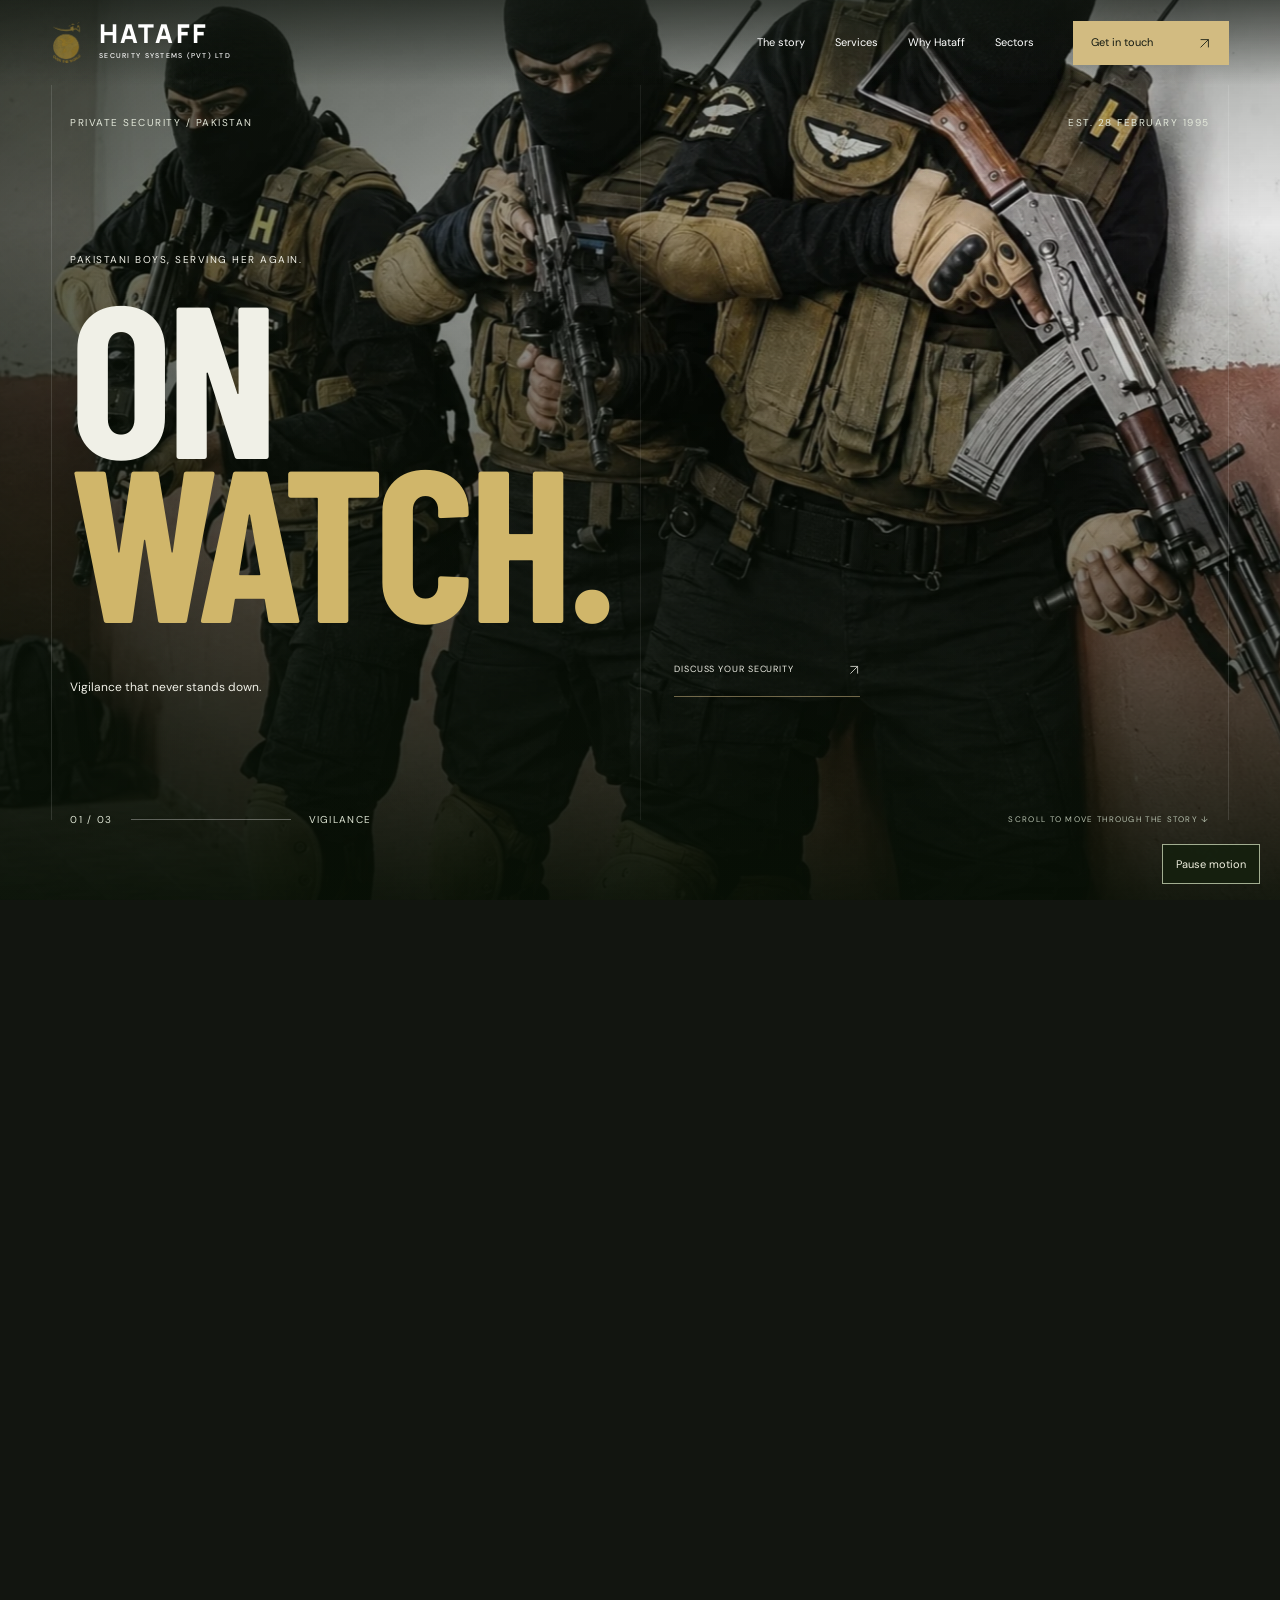
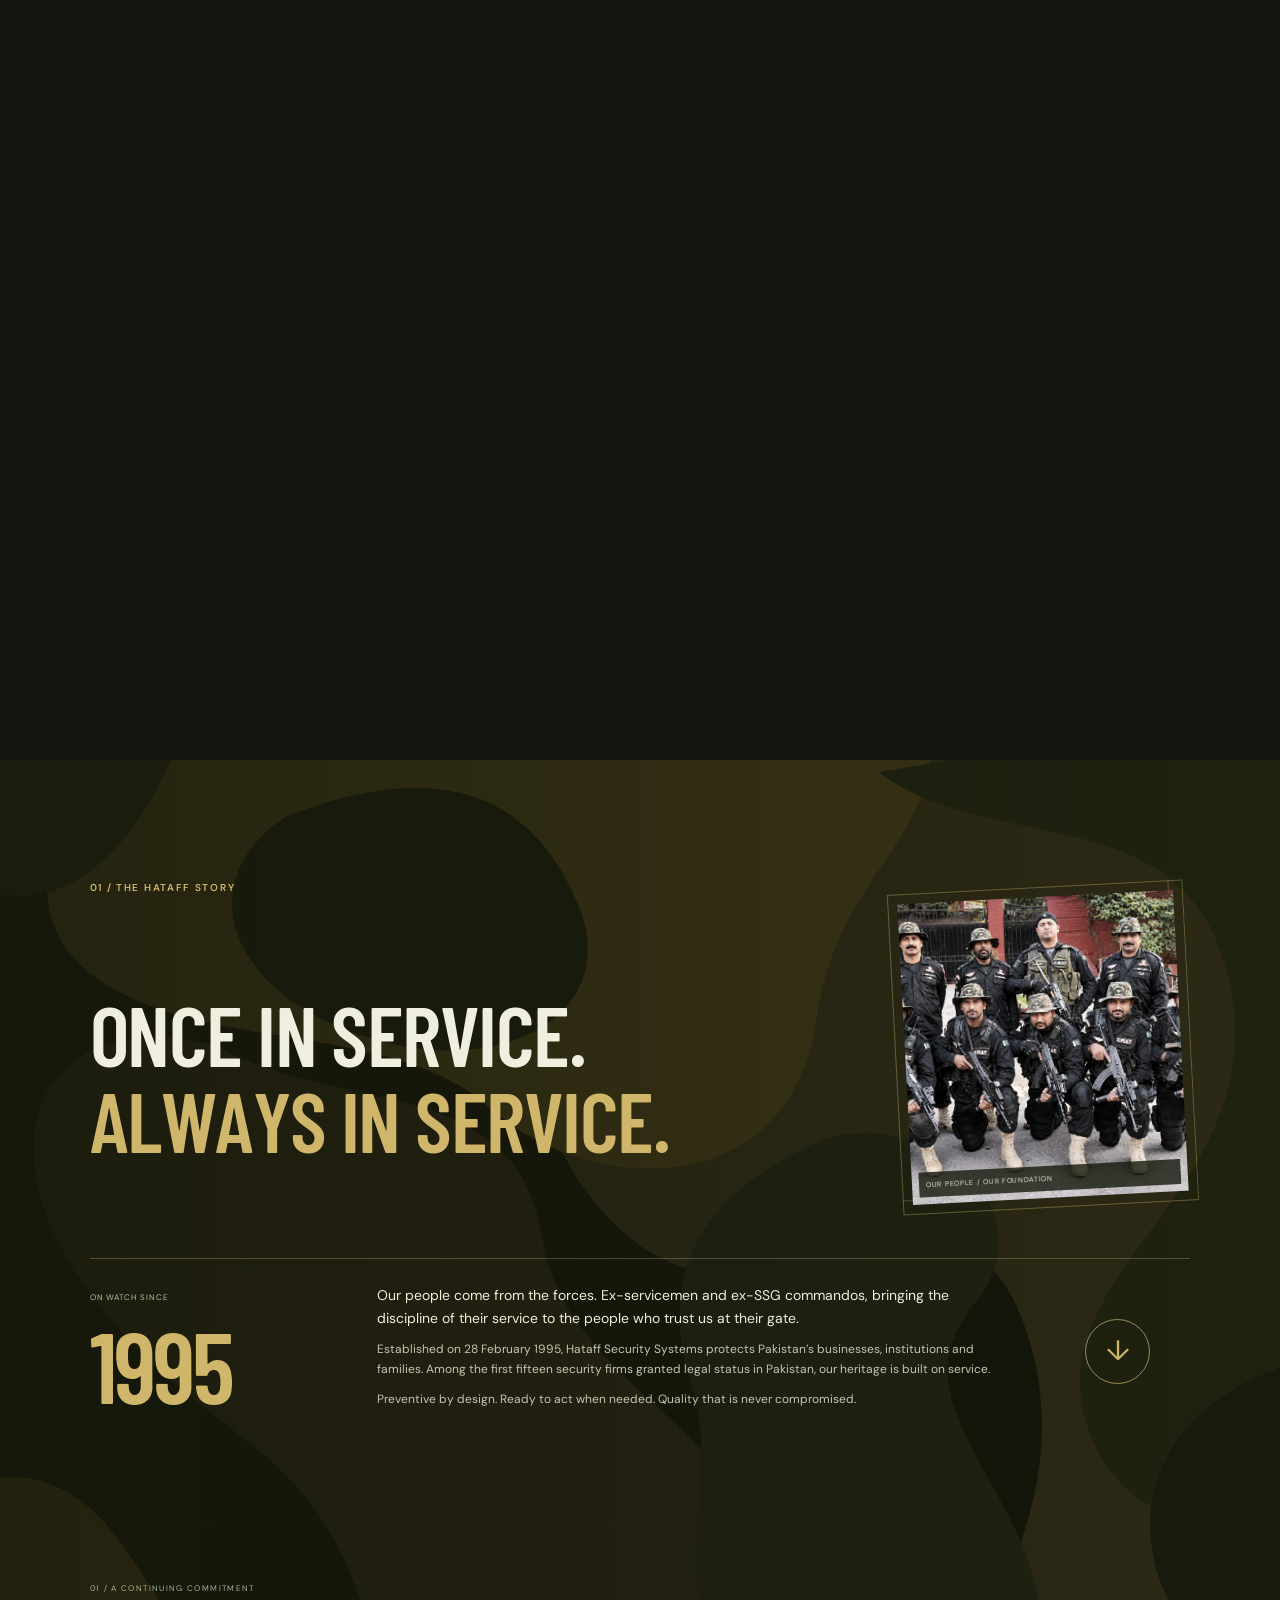
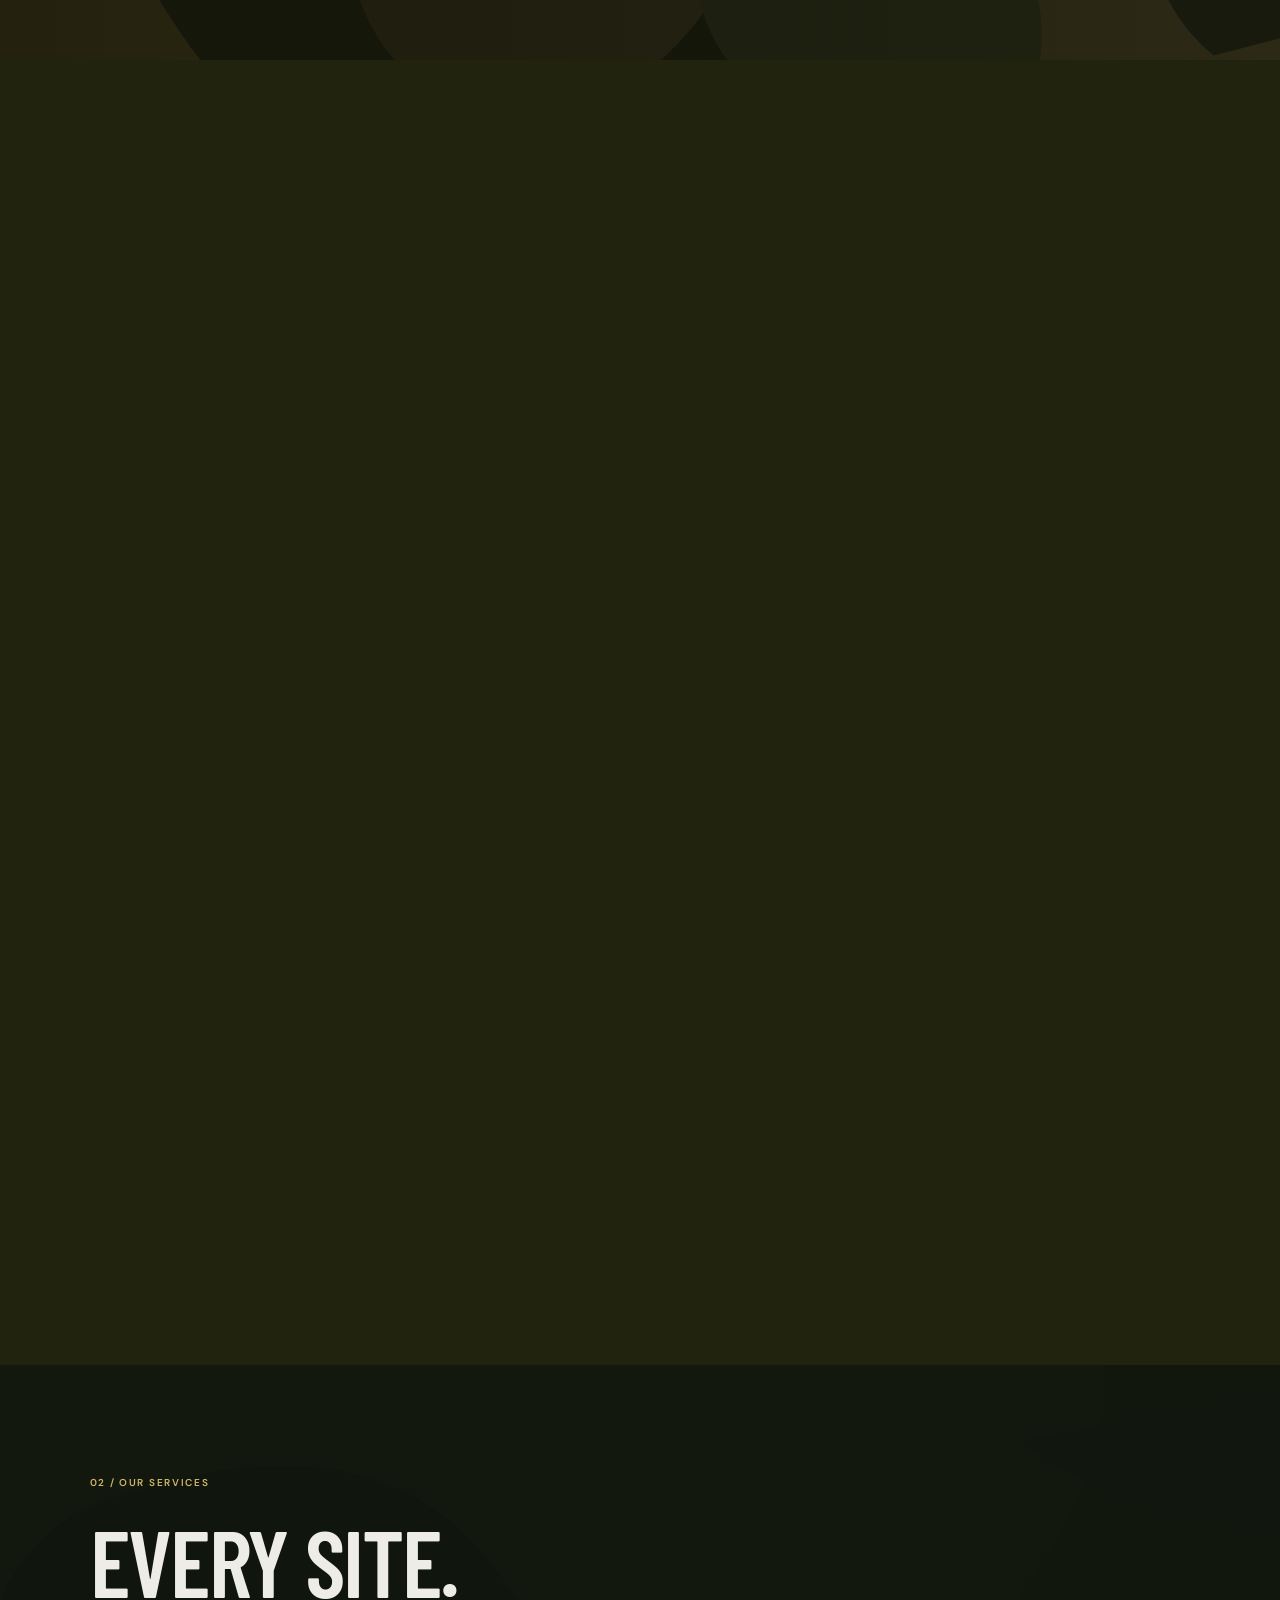
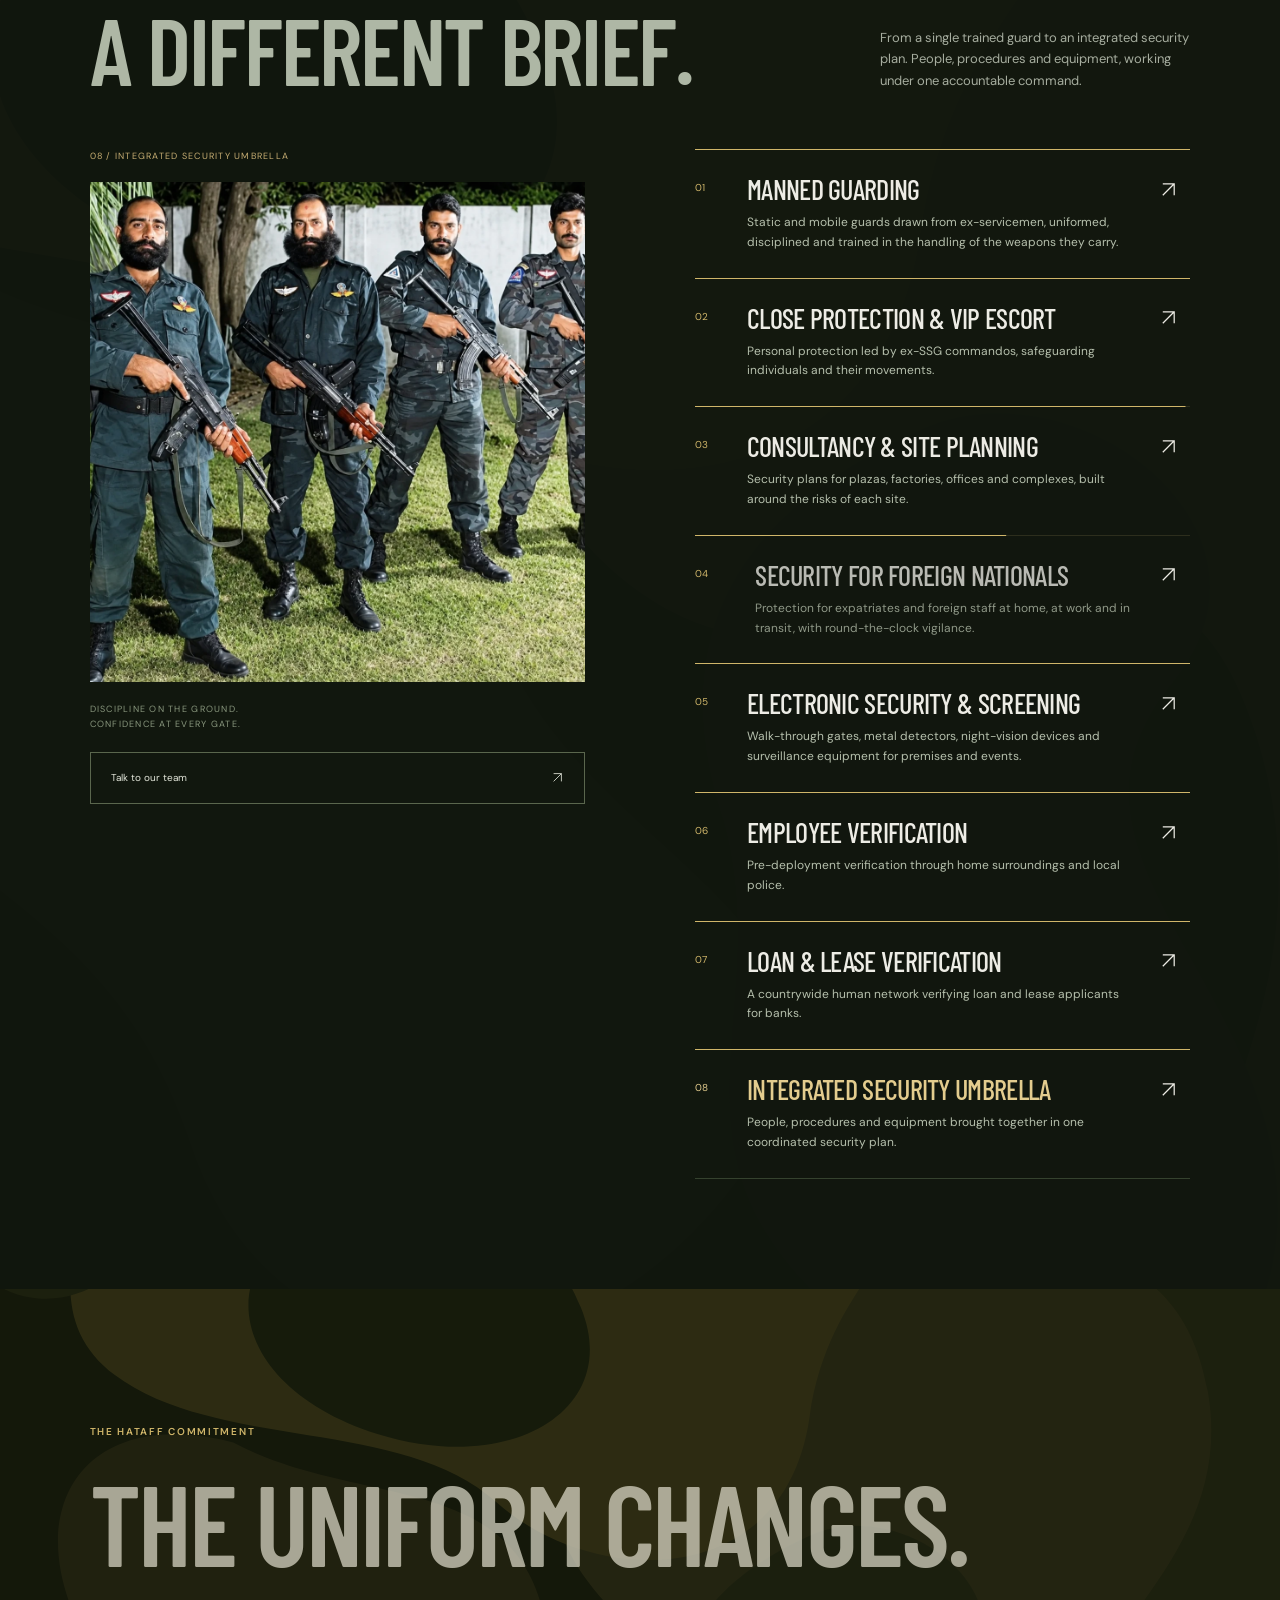
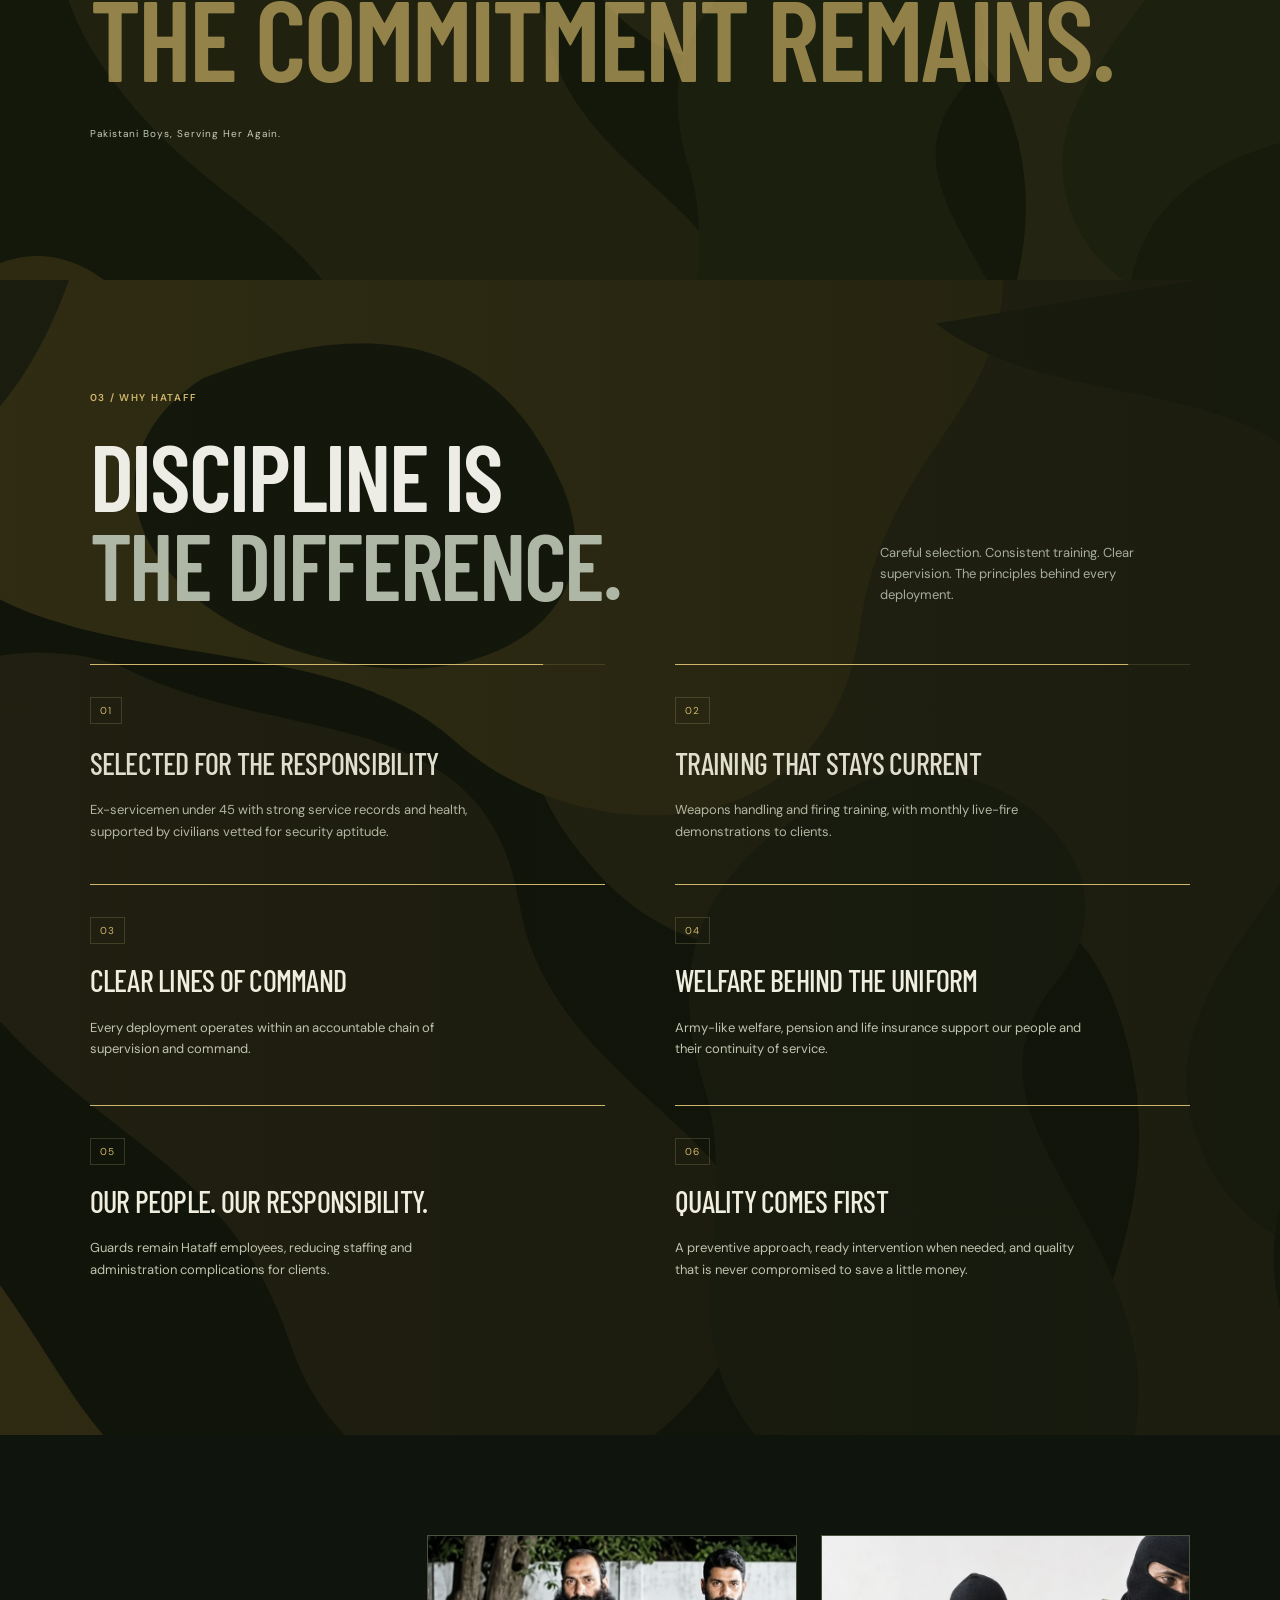
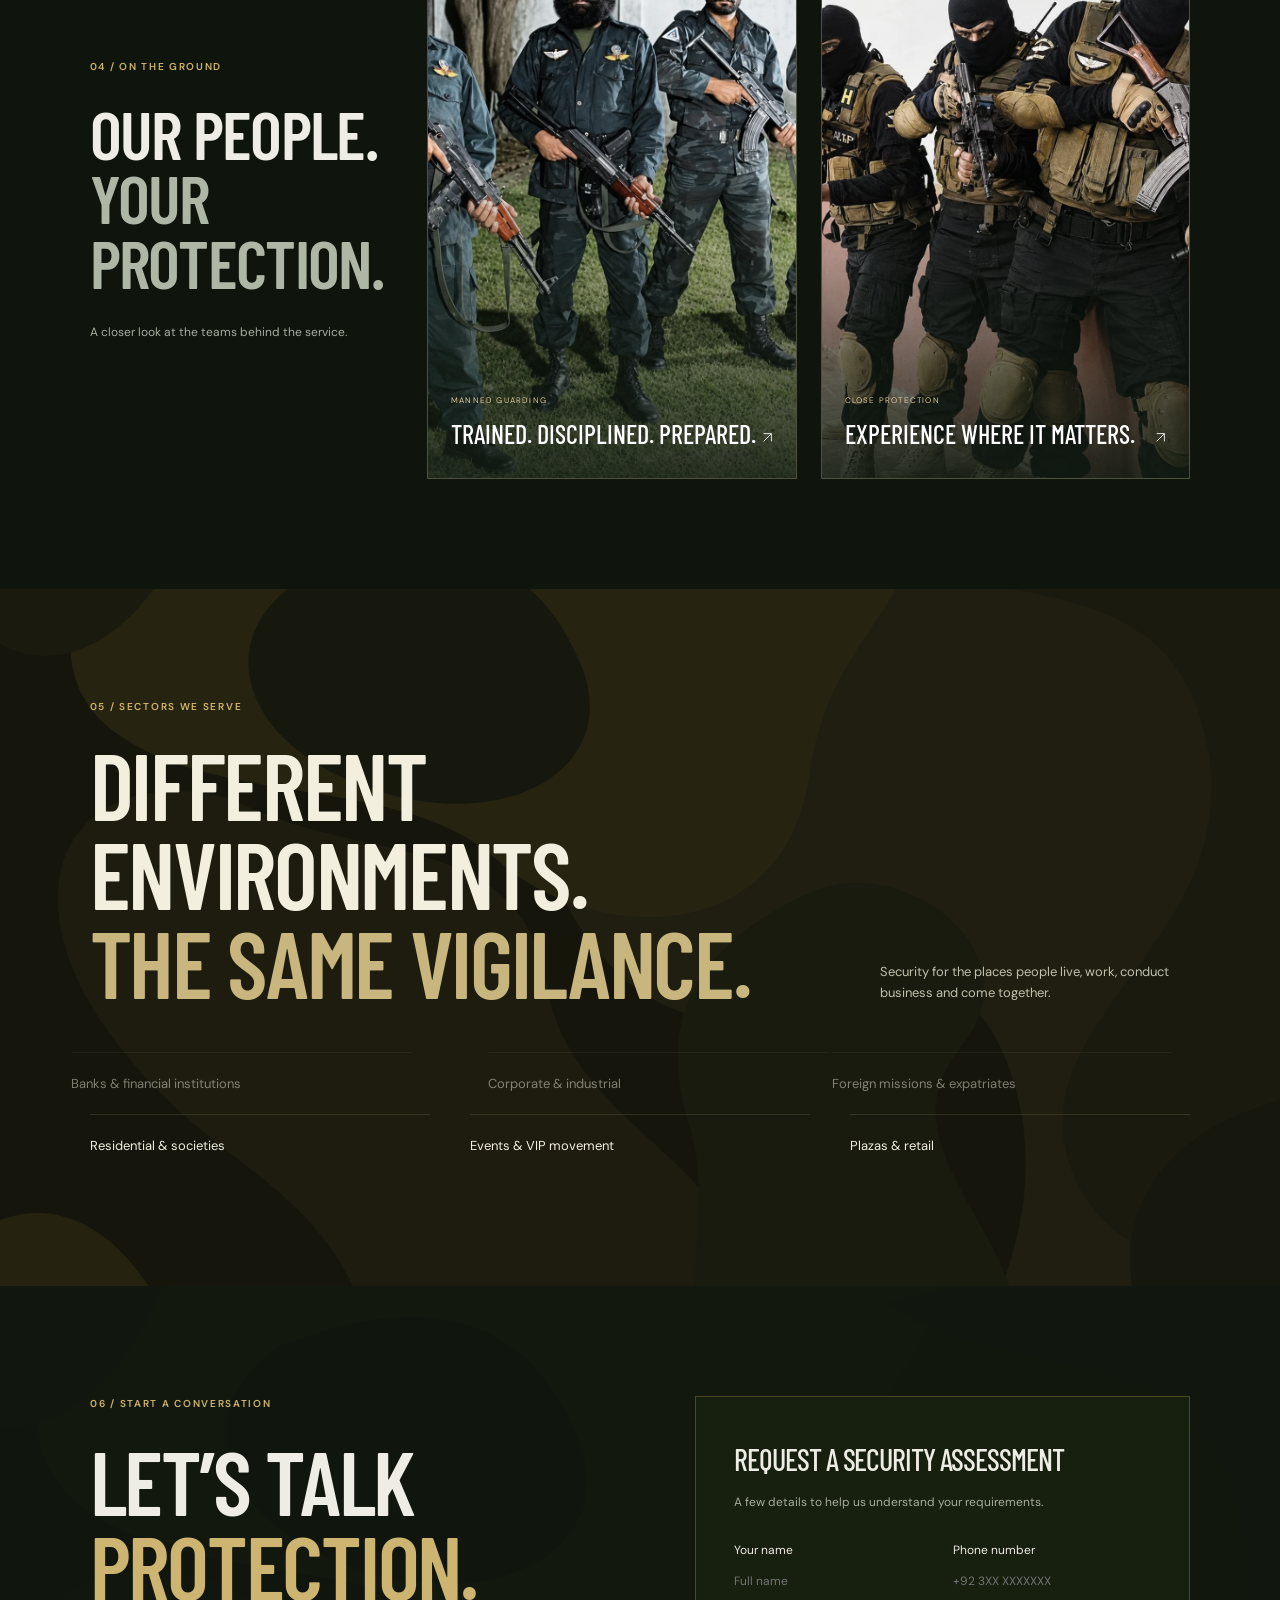
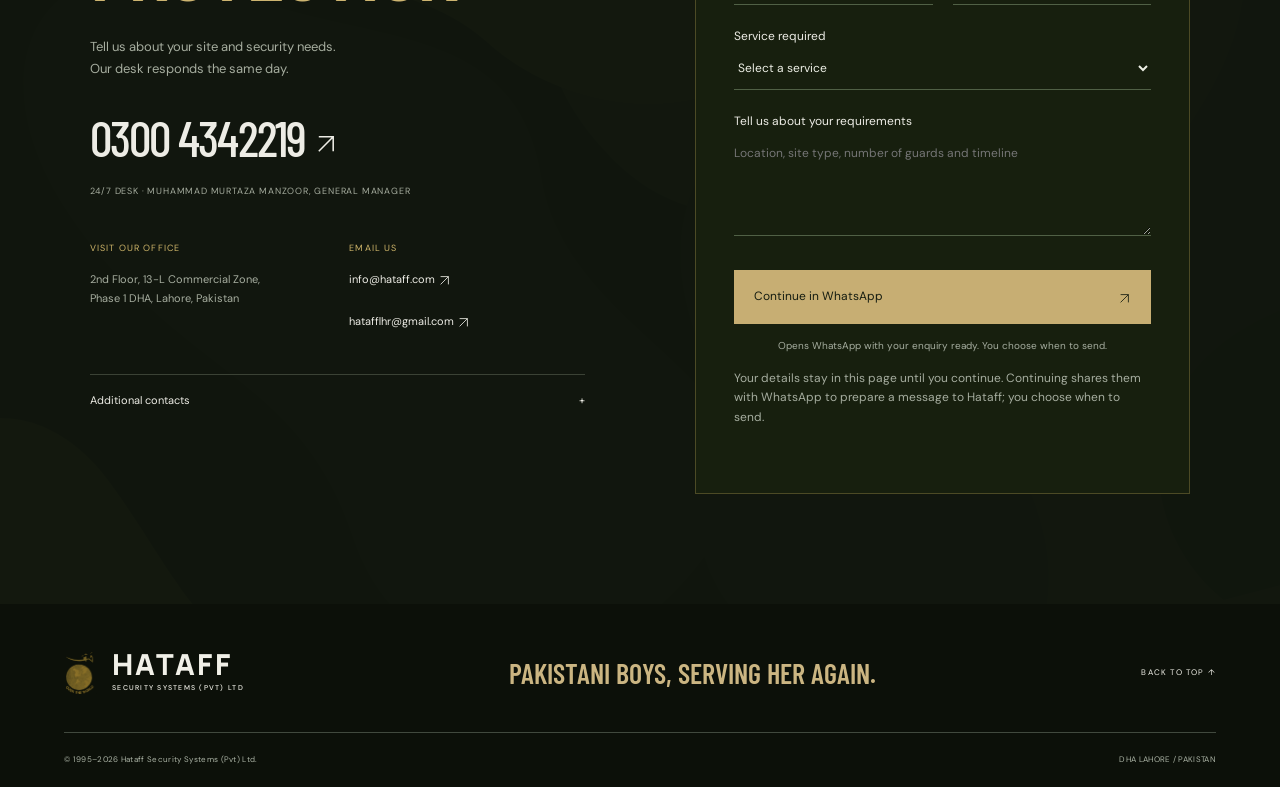
==== commit e42b038a: "Add files via upload" ====
--- a/index.html
+++ b/index.html
@@ -1,23 +1,23 @@
 <!DOCTYPE html>
 
-<html lang="en"><head><meta charset="utf-8"/><meta content="width=device-width, initial-scale=1" name="viewport"/><title>Private Security Services in Pakistan | Hataff Security</title><meta content="Hataff Security Systems provides manned guarding, close protection, security consultancy and verification in Pakistan. Based in Lahore since 1995." name="description"/><link href="assets/fonts/fonts.css" rel="stylesheet"/><link href="style.css" rel="stylesheet"/><link href="cinematic.css" rel="stylesheet"/><link href="https://www.hataff.com/" rel="canonical"/><link href="assets/favicon.png" rel="icon" type="image/png"/><link as="image" fetchpriority="high" href="assets/tactical.webp" rel="preload"/><meta content="website" property="og:type"/><meta content="Hataff Security Systems" property="og:site_name"/><meta content="Hataff Security — On Watch Since 1995" property="og:title"/><meta content="Hataff Security Systems provides manned guarding, close protection, security consultancy and verification in Pakistan. Based in Lahore since 1995." property="og:description"/><meta content="https://www.hataff.com/" property="og:url"/><meta content="https://www.hataff.com/assets/social-card.jpg" property="og:image"/><meta content="Hataff Security Systems — Private security in Pakistan since 1995" property="og:image:alt"/><meta content="summary_large_image" name="twitter:card"/><meta content="#121510" name="theme-color"/><script type="application/ld+json">{"@context": "https://schema.org", "@type": "Organization", "name": "Hataff Security Systems (Pvt) Ltd", "url": "https://www.hataff.com/", "logo": "https://www.hataff.com/assets/logo.webp", "foundingDate": "1995-02-28", "telephone": "+92-300-4342219", "email": "info@hataff.com", "address": {"@type": "PostalAddress", "streetAddress": "2nd Floor, 13-L Commercial Zone, Phase 1 DHA", "addressLocality": "Lahore", "addressCountry": "PK"}}</script></head><body>
+<html lang="en"><head><meta charset="utf-8"/><meta content="width=device-width, initial-scale=1" name="viewport"/><title>Private Security Services in Pakistan | Hataff Security</title><meta content="Hataff Security Systems provides manned guarding, close protection, security consultancy and verification in Pakistan. Based in Lahore since 1995." name="description"/><link href="assets/fonts/fonts.css" rel="stylesheet"/><link href="style.css" rel="stylesheet"/><link href="cinematic.css" rel="stylesheet"/><link href="https://www.hataff.com/" rel="canonical"/><link href="assets/favicon.png" rel="icon" type="image/png"/><link as="image" fetchpriority="high" href="assets/tactical.webp" rel="preload"/><meta content="website" property="og:type"/><meta content="Hataff Security Systems" property="og:site_name"/><meta content="Hataff Security — On Watch Since 1995" property="og:title"/><meta content="Hataff Security Systems provides manned guarding, close protection, security consultancy and verification in Pakistan. Based in Lahore since 1995." property="og:description"/><meta content="https://www.hataff.com/" property="og:url"/><meta content="https://www.hataff.com/assets/social-card.jpg" property="og:image"/><meta content="Hataff Security Systems — Private security in Pakistan since 1995" property="og:image:alt"/><meta content="summary_large_image" name="twitter:card"/><meta content="#121510" name="theme-color"/><script type="application/ld+json">{"@context": "https://schema.org", "@type": "Organization", "name": "Hataff Security Systems (Pvt) Ltd", "url": "https://www.hataff.com/", "logo": "https://www.hataff.com/assets/logo.webp", "foundingDate": "1995-02-28", "telephone": "+92-300-4342219", "email": "info@hataff.com", "address": {"@type": "PostalAddress", "streetAddress": "2nd Floor, 13-L Commercial Zone, Phase 1 DHA", "addressLocality": "Lahore", "addressCountry": "PK"}}</script><link href="motion.css" rel="stylesheet"/></head><body>
 <a class="skip" href="#main">Skip to content</a><div class="utility"><span>DHA Lahore · Serving Pakistan since 1995</span><a href="tel:+923004342219">24/7 desk <b>+92 300 4342219 <svg aria-hidden="true" class="arrow" viewbox="0 0 20 20"><path d="M4 16 16 4M4 4h12v12" fill="none" stroke="currentColor" stroke-width="1.3"></path></svg></b></a></div>
 <header><a class="brand" href="#home"><img alt="" decoding="async" height="340" src="assets/logo.webp" width="285"/><span>HATAFF<small>SECURITY SYSTEMS (PVT) LTD</small></span></a><button aria-controls="nav" aria-expanded="false" aria-label="Open navigation" class="menu" type="button">Menu <span>☰</span></button><nav aria-label="Main navigation" id="nav"><a href="#about">The story</a><a href="#services">Services</a><a href="#why">Why Hataff</a><a href="#sectors">Sectors</a><a class="nav-cta" href="#contact">Get in touch <span><svg aria-hidden="true" class="arrow" viewbox="0 0 20 20"><path d="M4 16 16 4M4 4h12v12" fill="none" stroke="currentColor" stroke-width="1.3"></path></svg></span></a></nav></header>
 <main id="main"><section aria-label="Hataff: on watch since 1995" class="scroll-film" id="home"><div class="film-stage">
-<div class="film-photo photo-one"><img alt="Hataff tactical team" decoding="async" fetchpriority="high" height="635" src="assets/tactical.webp" width="640"/></div>
-<div class="film-photo photo-two"><img alt="Hataff security team group photograph" decoding="async" height="588" src="assets/team.webp" width="560"/></div>
-<div class="film-photo photo-three"><img alt="Hataff uniformed security guards" decoding="async" height="537" src="assets/guards.webp" width="640"/></div>
+<div class="film-photo photo-one"><img alt="Hataff tactical team" decoding="async" fetchpriority="high" height="1246" src="assets/tactical.webp" width="1262"/></div>
+<div class="film-photo photo-two"><img alt="Hataff security team group photograph" decoding="async" height="1186" src="assets/team.webp" width="1327"/></div>
+<div class="film-photo photo-three"><img alt="Hataff uniformed security guards" decoding="async" height="1149" src="assets/guards.webp" width="1368"/></div>
 <div class="film-vignette"></div><div aria-hidden="true" class="film-grid"></div>
 <div aria-hidden="true" class="film-top"><span>PRIVATE SECURITY / PAKISTAN</span><span>EST. 28 FEBRUARY 1995</span></div>
 <div class="film-title title-one"><p>PAKISTANI BOYS, SERVING HER AGAIN.</p><h1 aria-label="Hataff private security services in Pakistan — on watch since 1995">ON<br/><span>WATCH.</span></h1><div class="film-line"><span>Vigilance that never stands down.</span><a class="film-cta" href="#contact">DISCUSS YOUR SECURITY <span><svg aria-hidden="true" class="arrow" viewbox="0 0 20 20"><path d="M4 16 16 4M4 4h12v12" fill="none" stroke="currentColor" stroke-width="1.3"></path></svg></span></a></div></div>
 <div aria-hidden="true" class="film-title title-two"><p>A LEGACY OF SERVICE</p><h2>SINCE<br/><span>1995.</span></h2><div class="film-line"><span>The uniform changes.<br/>The commitment remains.</span><span>Ex-servicemen.<br/>Experience carried forward.</span></div></div>
 <div class="film-title title-three"><p aria-hidden="true">OUR PEOPLE. YOUR PROTECTION.</p><h2 aria-hidden="true">READY.<br/><span>ALWAYS.</span></h2><div class="film-line"><span>Trained people.<br/>One accountable command.</span><a class="film-cta" href="#services">EXPLORE OUR SERVICES <span><svg aria-hidden="true" class="arrow" viewbox="0 0 20 20"><path d="M4 16 16 4M4 4h12v12" fill="none" stroke="currentColor" stroke-width="1.3"></path></svg></span></a></div></div>
 <div aria-hidden="true" class="film-footer"><span class="chapter-counter">01 / 03</span><div class="film-progress"><i></i></div><span class="chapter-name">VIGILANCE</span><span class="scroll-instruction">SCROLL TO MOVE THROUGH THE STORY ↓</span></div></div></section>
-<section class="story section" id="about"><div class="eyebrow">01 / THE HATAFF STORY</div><div class="story-statement reveal"><h2>Once in service.<br/><span>Always in service.</span></h2><p>Our people come from the forces. Ex-servicemen and ex-SSG commandos, bringing the discipline of their service to the people who trust us at their gate.</p></div><div class="story-bottom"><div class="story-date"><span>ON WATCH SINCE</span><strong>1995</strong></div><div><p>Established on 28 February 1995, Hataff Security Systems protects Pakistan’s businesses, institutions and families. Among the first fifteen security firms granted legal status in Pakistan, our heritage is built on service.</p><p>Preventive by design. Ready to act when needed. Quality that is never compromised.</p></div><a aria-label="Explore services" class="round-link" href="#services">↓</a></div></section>
-<section class="services section" id="services"><div class="section-heading reveal"><div><div class="eyebrow">02 / OUR SERVICES</div><h2>Every site.<br/><em>A different brief.</em></h2></div><p>From a single trained guard to an integrated security plan. People, procedures and equipment, working under one accountable command.</p></div><div class="service-layout"><aside><span class="service-view-index">01 / MANNED GUARDING</span><img alt="Uniformed Hataff security guards" decoding="async" height="537" loading="lazy" src="assets/guards.webp" width="640"/><div class="aside-caption">DISCIPLINE ON THE GROUND.<br/>CONFIDENCE AT EVERY GATE.</div><a class="button" href="#contact">Talk to our team <svg aria-hidden="true" class="arrow" viewbox="0 0 20 20"><path d="M4 16 16 4M4 4h12v12" fill="none" stroke="currentColor" stroke-width="1.3"></path></svg></a></aside><div class="service-list" id="service-list"><article class="service reveal" id="service-1"><span>01</span><div><h3>Manned guarding</h3><p>Static and mobile guards drawn from ex-servicemen, uniformed, disciplined and trained in the handling of the weapons they carry.</p></div><a aria-label="Enquire about Manned guarding" data-service="0" href="#contact"><svg aria-hidden="true" class="arrow" viewbox="0 0 20 20"><path d="M4 16 16 4M4 4h12v12" fill="none" stroke="currentColor" stroke-width="1.3"></path></svg></a></article><article class="service reveal" id="service-2"><span>02</span><div><h3>Close protection &amp; VIP escort</h3><p>Personal protection led by ex-SSG commandos, safeguarding individuals and their movements.</p></div><a aria-label="Enquire about Close protection &amp; VIP escort" data-service="1" href="#contact"><svg aria-hidden="true" class="arrow" viewbox="0 0 20 20"><path d="M4 16 16 4M4 4h12v12" fill="none" stroke="currentColor" stroke-width="1.3"></path></svg></a></article><article class="service reveal" id="service-3"><span>03</span><div><h3>Consultancy &amp; site planning</h3><p>Security plans for plazas, factories, offices and complexes, built around the risks of each site.</p></div><a aria-label="Enquire about Consultancy &amp; site planning" data-service="2" href="#contact"><svg aria-hidden="true" class="arrow" viewbox="0 0 20 20"><path d="M4 16 16 4M4 4h12v12" fill="none" stroke="currentColor" stroke-width="1.3"></path></svg></a></article><article class="service reveal" id="service-4"><span>04</span><div><h3>Security for foreign nationals</h3><p>Protection for expatriates and foreign staff at home, at work and in transit, with round-the-clock vigilance.</p></div><a aria-label="Enquire about Security for foreign nationals" data-service="3" href="#contact"><svg aria-hidden="true" class="arrow" viewbox="0 0 20 20"><path d="M4 16 16 4M4 4h12v12" fill="none" stroke="currentColor" stroke-width="1.3"></path></svg></a></article><article class="service reveal" id="service-5"><span>05</span><div><h3>Electronic security &amp; screening</h3><p>Walk-through gates, metal detectors, night-vision devices and surveillance equipment for premises and events.</p></div><a aria-label="Enquire about Electronic security &amp; screening" data-service="4" href="#contact"><svg aria-hidden="true" class="arrow" viewbox="0 0 20 20"><path d="M4 16 16 4M4 4h12v12" fill="none" stroke="currentColor" stroke-width="1.3"></path></svg></a></article><article class="service reveal" id="service-6"><span>06</span><div><h3>Employee verification</h3><p>Pre-deployment verification through home surroundings and local police.</p></div><a aria-label="Enquire about Employee verification" data-service="5" href="#contact"><svg aria-hidden="true" class="arrow" viewbox="0 0 20 20"><path d="M4 16 16 4M4 4h12v12" fill="none" stroke="currentColor" stroke-width="1.3"></path></svg></a></article><article class="service reveal" id="service-7"><span>07</span><div><h3>Loan &amp; lease verification</h3><p>A countrywide human network verifying loan and lease applicants for banks.</p></div><a aria-label="Enquire about Loan &amp; lease verification" data-service="6" href="#contact"><svg aria-hidden="true" class="arrow" viewbox="0 0 20 20"><path d="M4 16 16 4M4 4h12v12" fill="none" stroke="currentColor" stroke-width="1.3"></path></svg></a></article><article class="service reveal" id="service-8"><span>08</span><div><h3>Integrated security umbrella</h3><p>People, procedures and equipment brought together in one coordinated security plan.</p></div><a aria-label="Enquire about Integrated security umbrella" data-service="7" href="#contact"><svg aria-hidden="true" class="arrow" viewbox="0 0 20 20"><path d="M4 16 16 4M4 4h12v12" fill="none" stroke="currentColor" stroke-width="1.3"></path></svg></a></article></div></div></section>
-<section class="creed"><div class="eyebrow reveal">THE HATAFF COMMITMENT</div><p class="reveal">The uniform changes.<br/><em>The commitment remains.</em></p><span class="reveal">Pakistani Boys, Serving Her Again.</span></section>
-<section class="why section" id="why"><div class="section-heading reveal"><div><div class="eyebrow">03 / WHY HATAFF</div><h2>Discipline is<br/><em>the difference.</em></h2></div><p>Careful selection. Consistent training. Clear supervision. The principles behind every deployment.</p></div><div class="principles" id="principles"><article class="principle reveal"><span>01</span><h3>Selected for the responsibility</h3><p>Ex-servicemen under 45 with strong service records and health, supported by civilians vetted for security aptitude.</p></article><article class="principle reveal"><span>02</span><h3>Training that stays current</h3><p>Weapons handling and firing training, with monthly live-fire demonstrations to clients.</p></article><article class="principle reveal"><span>03</span><h3>Clear lines of command</h3><p>Every deployment operates within an accountable chain of supervision and command.</p></article><article class="principle reveal"><span>04</span><h3>Welfare behind the uniform</h3><p>Army-like welfare, pension and life insurance support our people and their continuity of service.</p></article><article class="principle reveal"><span>05</span><h3>Our people. Our responsibility.</h3><p>Guards remain Hataff employees, reducing staffing and administration complications for clients.</p></article><article class="principle reveal"><span>06</span><h3>Quality comes first</h3><p>A preventive approach, ready intervention when needed, and quality that is never compromised to save a little money.</p></article></div></section>
-<section class="gallery section"><div class="gallery-heading reveal"><div class="eyebrow">04 / ON THE GROUND</div><h2>Our people.<br/><em>Your protection.</em></h2><p>A closer look at the teams behind the service.</p></div><button class="gallery-photo reveal" data-caption="Trained, disciplined guards" data-image="assets/guards.webp" type="button"><img alt="View Hataff uniformed guards photograph" decoding="async" height="537" loading="lazy" src="assets/guards.webp" width="640"/><span><small>MANNED GUARDING</small>Trained. Disciplined. Prepared.<b><svg aria-hidden="true" class="arrow" viewbox="0 0 20 20"><path d="M4 16 16 4M4 4h12v12" fill="none" stroke="currentColor" stroke-width="1.3"></path></svg></b></span></button><button class="gallery-photo reveal" data-caption="Special response teams" data-image="assets/tactical.webp" type="button"><img alt="View Hataff tactical team photograph" decoding="async" height="635" loading="lazy" src="assets/tactical.webp" width="640"/><span><small>CLOSE PROTECTION</small>Experience where it matters.<b><svg aria-hidden="true" class="arrow" viewbox="0 0 20 20"><path d="M4 16 16 4M4 4h12v12" fill="none" stroke="currentColor" stroke-width="1.3"></path></svg></b></span></button></section>
-<section class="sectors section" id="sectors"><div class="eyebrow reveal">05 / SECTORS WE SERVE</div><div class="section-heading reveal"><h2>Different environments.<br/><em>The same vigilance.</em></h2><p>Security for the places people live, work, conduct business and come together.</p></div><div class="sector-list"><span>Banks &amp; financial institutions</span><span>Corporate &amp; industrial</span><span>Foreign missions &amp; expatriates</span><span>Residential &amp; societies</span><span>Events &amp; VIP movement</span><span>Plazas &amp; retail</span></div></section>
-<section class="contact section" id="contact"><div class="contact-copy reveal"><div class="eyebrow">06 / START A CONVERSATION</div><h2>LET’S TALK<br/><em>PROTECTION.</em></h2><p>Tell us about your site and security needs.<br/>Our desk responds the same day.</p><a class="main-phone" href="tel:+923004342219">0300 4342219 <svg aria-hidden="true" class="arrow" viewbox="0 0 20 20"><path d="M4 16 16 4M4 4h12v12" fill="none" stroke="currentColor" stroke-width="1.3"></path></svg></a><span class="desk-label">24/7 DESK · MUHAMMAD MURTAZA MANZOOR, GENERAL MANAGER</span><div class="contact-details"><div><small>VISIT OUR OFFICE</small><p>2nd Floor, 13-L Commercial Zone,<br/>Phase 1 DHA, Lahore, Pakistan</p></div><div><small>EMAIL US</small><a href="mailto:info@hataff.com">info@hataff.com <svg aria-hidden="true" class="arrow" viewbox="0 0 20 20"><path d="M4 16 16 4M4 4h12v12" fill="none" stroke="currentColor" stroke-width="1.3"></path></svg></a><a href="mailto:hatafflhr@gmail.com">hatafflhr@gmail.com <svg aria-hidden="true" class="arrow" viewbox="0 0 20 20"><path d="M4 16 16 4M4 4h12v12" fill="none" stroke="currentColor" stroke-width="1.3"></path></svg></a></div></div><details><summary>Additional contacts <span>+</span></summary><p>Finance Manager · Agha Zuhaib Khan<br/><a href="tel:+923449333332">0344 9333332</a></p><p>Administration Manager · Muhammad Azhar Bhatti<br/><a href="tel:+923004189154">0300 4189154</a></p></details></div><form action="https://wa.me/923004342219" class="enquiry reveal" id="enquiry" method="get"><h3>Request a security assessment</h3><p>A few details to help us understand your requirements.</p><div class="field-row"><label>Your name<input autocomplete="name" id="enquiry-name" maxlength="100" name="name" placeholder="Full name" required=""/></label><label>Phone number<input autocomplete="tel" id="enquiry-phone" inputmode="tel" maxlength="30" minlength="7" name="phone" pattern="[+0-9\s().-]{7,30}" placeholder="+92 3XX XXXXXXX" required="" title="Use 7 to 30 characters: numbers, spaces, +, brackets, dots or hyphens." type="tel"/></label></div><label>Service required<select id="enquiry-service" name="service" required=""><option value="">Select a service</option><option>Manned guarding</option><option>Close protection / VIP escort</option><option>Security consultancy &amp; site planning</option><option>Security for foreign nationals</option><option>Electronic security &amp; screening</option><option>Employee verification</option><option>Loan &amp; lease verification</option><option>Integrated security umbrella</option></select></label><label>Tell us about your requirements<textarea id="enquiry-details" maxlength="2000" name="details" placeholder="Location, site type, number of guards and timeline" rows="4"></textarea></label><button class="button" disabled="" type="submit">Continue in WhatsApp <span><svg aria-hidden="true" class="arrow" viewbox="0 0 20 20"><path d="M4 16 16 4M4 4h12v12" fill="none" stroke="currentColor" stroke-width="1.3"></path></svg></span></button><small class="form-note">Opens WhatsApp with your enquiry ready. You choose when to send.</small><noscript>The enquiry form needs JavaScript. Call 0300 4342219 or email info@hataff.com to discuss your requirements.</noscript><p aria-live="polite" class="form-status" id="form-status" role="status"></p><p class="privacy-note">Your details stay in this page until you continue. Continuing shares them with WhatsApp to prepare a message to Hataff; you choose when to send.</p></form></section></main>
-<footer><div class="footer-top"><a class="brand" href="#home"><img alt="" decoding="async" height="340" src="assets/logo.webp" width="285"/><span>HATAFF<small>SECURITY SYSTEMS (PVT) LTD</small></span></a><p>Pakistani Boys, Serving Her Again.</p><a href="#home">BACK TO TOP ↑</a></div><div class="footer-bottom"><span>© 1995–2026 Hataff Security Systems (Pvt) Ltd.</span><span>DHA LAHORE / PAKISTAN</span></div></footer><dialog aria-labelledby="gallery-caption" id="lightbox"><button aria-label="Close photograph" class="close-dialog" type="button">×</button><img alt="Selected Hataff team photograph"/><p id="gallery-caption"></p></dialog><script defer="" src="script.js"></script><button aria-pressed="false" class="motion-toggle" type="button">Pause motion</button></body></html>
+<section class="story-chapter" id="about"><div class="story-stage story section"><div class="eyebrow">01 / THE HATAFF STORY</div><div class="story-statement reveal"><h2 aria-label="Once in service. Always in service."><span aria-hidden="true" class="story-line"><span class="build-letter" style="--letter:0;--row:0">O</span><span class="build-letter" style="--letter:1;--row:0">N</span><span class="build-letter" style="--letter:2;--row:0">C</span><span class="build-letter" style="--letter:3;--row:0">E</span><span class="build-letter" style="--letter:4;--row:0"> </span><span class="build-letter" style="--letter:5;--row:0">I</span><span class="build-letter" style="--letter:6;--row:0">N</span><span class="build-letter" style="--letter:7;--row:0"> </span><span class="build-letter" style="--letter:8;--row:0">S</span><span class="build-letter" style="--letter:9;--row:0">E</span><span class="build-letter" style="--letter:10;--row:0">R</span><span class="build-letter" style="--letter:11;--row:0">V</span><span class="build-letter" style="--letter:12;--row:0">I</span><span class="build-letter" style="--letter:13;--row:0">C</span><span class="build-letter" style="--letter:14;--row:0">E</span><span class="build-letter" style="--letter:15;--row:0">.</span></span><span aria-hidden="true" class="story-line"><span class="build-letter" style="--letter:0;--row:1">A</span><span class="build-letter" style="--letter:1;--row:1">L</span><span class="build-letter" style="--letter:2;--row:1">W</span><span class="build-letter" style="--letter:3;--row:1">A</span><span class="build-letter" style="--letter:4;--row:1">Y</span><span class="build-letter" style="--letter:5;--row:1">S</span><span class="build-letter" style="--letter:6;--row:1"> </span><span class="build-letter" style="--letter:7;--row:1">I</span><span class="build-letter" style="--letter:8;--row:1">N</span><span class="build-letter" style="--letter:9;--row:1"> </span><span class="build-letter" style="--letter:10;--row:1">S</span><span class="build-letter" style="--letter:11;--row:1">E</span><span class="build-letter" style="--letter:12;--row:1">R</span><span class="build-letter" style="--letter:13;--row:1">V</span><span class="build-letter" style="--letter:14;--row:1">I</span><span class="build-letter" style="--letter:15;--row:1">C</span><span class="build-letter" style="--letter:16;--row:1">E</span><span class="build-letter" style="--letter:17;--row:1">.</span></span></h2><div class="story-portrait"><img alt="Hataff security group portrait" decoding="async" height="1186" loading="lazy" src="assets/team.webp" width="1327"/><span>OUR PEOPLE / OUR FOUNDATION</span></div></div><div class="story-bottom"><div class="story-date"><span>ON WATCH SINCE</span><strong>1995</strong></div><div><p class="story-lead">Our people come from the forces. Ex-servicemen and ex-SSG commandos, bringing the discipline of their service to the people who trust us at their gate.</p><p>Established on 28 February 1995, Hataff Security Systems protects Pakistan’s businesses, institutions and families. Among the first fifteen security firms granted legal status in Pakistan, our heritage is built on service.</p><p>Preventive by design. Ready to act when needed. Quality that is never compromised.</p></div><a aria-label="Explore services" class="round-link" href="#services">↓</a></div><div aria-hidden="true" class="story-phase">01 / A CONTINUING COMMITMENT</div></div></section>
+<section class="services section army-pattern" id="services"><div class="section-heading reveal"><div><div class="eyebrow">02 / OUR SERVICES</div><h2>Every site.<br/><em>A different brief.</em></h2></div><p>From a single trained guard to an integrated security plan. People, procedures and equipment, working under one accountable command.</p></div><div class="service-layout"><aside><span class="service-view-index">01 / MANNED GUARDING</span><img alt="Uniformed Hataff security guards" decoding="async" height="1149" loading="lazy" src="assets/guards.webp" width="1368"/><div class="aside-caption">DISCIPLINE ON THE GROUND.<br/>CONFIDENCE AT EVERY GATE.</div><a class="button" href="#contact">Talk to our team <svg aria-hidden="true" class="arrow" viewbox="0 0 20 20"><path d="M4 16 16 4M4 4h12v12" fill="none" stroke="currentColor" stroke-width="1.3"></path></svg></a></aside><div class="service-list" id="service-list"><article class="service reveal" id="service-1" style="--row-index:0"><span>01</span><div><h3>Manned guarding</h3><p>Static and mobile guards drawn from ex-servicemen, uniformed, disciplined and trained in the handling of the weapons they carry.</p></div><a aria-label="Enquire about Manned guarding" data-service="0" href="#contact"><svg aria-hidden="true" class="arrow" viewbox="0 0 20 20"><path d="M4 16 16 4M4 4h12v12" fill="none" stroke="currentColor" stroke-width="1.3"></path></svg></a></article><article class="service reveal" id="service-2" style="--row-index:1"><span>02</span><div><h3>Close protection &amp; VIP escort</h3><p>Personal protection led by ex-SSG commandos, safeguarding individuals and their movements.</p></div><a aria-label="Enquire about Close protection &amp; VIP escort" data-service="1" href="#contact"><svg aria-hidden="true" class="arrow" viewbox="0 0 20 20"><path d="M4 16 16 4M4 4h12v12" fill="none" stroke="currentColor" stroke-width="1.3"></path></svg></a></article><article class="service reveal" id="service-3" style="--row-index:2"><span>03</span><div><h3>Consultancy &amp; site planning</h3><p>Security plans for plazas, factories, offices and complexes, built around the risks of each site.</p></div><a aria-label="Enquire about Consultancy &amp; site planning" data-service="2" href="#contact"><svg aria-hidden="true" class="arrow" viewbox="0 0 20 20"><path d="M4 16 16 4M4 4h12v12" fill="none" stroke="currentColor" stroke-width="1.3"></path></svg></a></article><article class="service reveal" id="service-4" style="--row-index:3"><span>04</span><div><h3>Security for foreign nationals</h3><p>Protection for expatriates and foreign staff at home, at work and in transit, with round-the-clock vigilance.</p></div><a aria-label="Enquire about Security for foreign nationals" data-service="3" href="#contact"><svg aria-hidden="true" class="arrow" viewbox="0 0 20 20"><path d="M4 16 16 4M4 4h12v12" fill="none" stroke="currentColor" stroke-width="1.3"></path></svg></a></article><article class="service reveal" id="service-5" style="--row-index:4"><span>05</span><div><h3>Electronic security &amp; screening</h3><p>Walk-through gates, metal detectors, night-vision devices and surveillance equipment for premises and events.</p></div><a aria-label="Enquire about Electronic security &amp; screening" data-service="4" href="#contact"><svg aria-hidden="true" class="arrow" viewbox="0 0 20 20"><path d="M4 16 16 4M4 4h12v12" fill="none" stroke="currentColor" stroke-width="1.3"></path></svg></a></article><article class="service reveal" id="service-6" style="--row-index:5"><span>06</span><div><h3>Employee verification</h3><p>Pre-deployment verification through home surroundings and local police.</p></div><a aria-label="Enquire about Employee verification" data-service="5" href="#contact"><svg aria-hidden="true" class="arrow" viewbox="0 0 20 20"><path d="M4 16 16 4M4 4h12v12" fill="none" stroke="currentColor" stroke-width="1.3"></path></svg></a></article><article class="service reveal" id="service-7" style="--row-index:6"><span>07</span><div><h3>Loan &amp; lease verification</h3><p>A countrywide human network verifying loan and lease applicants for banks.</p></div><a aria-label="Enquire about Loan &amp; lease verification" data-service="6" href="#contact"><svg aria-hidden="true" class="arrow" viewbox="0 0 20 20"><path d="M4 16 16 4M4 4h12v12" fill="none" stroke="currentColor" stroke-width="1.3"></path></svg></a></article><article class="service reveal" id="service-8" style="--row-index:7"><span>08</span><div><h3>Integrated security umbrella</h3><p>People, procedures and equipment brought together in one coordinated security plan.</p></div><a aria-label="Enquire about Integrated security umbrella" data-service="7" href="#contact"><svg aria-hidden="true" class="arrow" viewbox="0 0 20 20"><path d="M4 16 16 4M4 4h12v12" fill="none" stroke="currentColor" stroke-width="1.3"></path></svg></a></article></div></div></section>
+<section class="creed army-pattern creed-sequence"><div class="eyebrow reveal">THE HATAFF COMMITMENT</div><p class="reveal creed-type">The uniform changes.<br/><em>The commitment remains.</em></p><span class="reveal">Pakistani Boys, Serving Her Again.</span></section>
+<section class="why section army-pattern" id="why"><div class="section-heading reveal"><div><div class="eyebrow">03 / WHY HATAFF</div><h2>Discipline is<br/><em>the difference.</em></h2></div><p>Careful selection. Consistent training. Clear supervision. The principles behind every deployment.</p></div><div class="principles" id="principles"><article class="principle reveal" style="--row-index:0"><span>01</span><h3>Selected for the responsibility</h3><p>Ex-servicemen under 45 with strong service records and health, supported by civilians vetted for security aptitude.</p></article><article class="principle reveal" style="--row-index:1"><span>02</span><h3>Training that stays current</h3><p>Weapons handling and firing training, with monthly live-fire demonstrations to clients.</p></article><article class="principle reveal" style="--row-index:2"><span>03</span><h3>Clear lines of command</h3><p>Every deployment operates within an accountable chain of supervision and command.</p></article><article class="principle reveal" style="--row-index:3"><span>04</span><h3>Welfare behind the uniform</h3><p>Army-like welfare, pension and life insurance support our people and their continuity of service.</p></article><article class="principle reveal" style="--row-index:4"><span>05</span><h3>Our people. Our responsibility.</h3><p>Guards remain Hataff employees, reducing staffing and administration complications for clients.</p></article><article class="principle reveal" style="--row-index:5"><span>06</span><h3>Quality comes first</h3><p>A preventive approach, ready intervention when needed, and quality that is never compromised to save a little money.</p></article></div></section>
+<section class="gallery section"><div class="gallery-heading reveal"><div class="eyebrow">04 / ON THE GROUND</div><h2>Our people.<br/><em>Your protection.</em></h2><p>A closer look at the teams behind the service.</p></div><button class="gallery-photo reveal" data-caption="Trained, disciplined guards" data-image="assets/guards.webp" type="button"><img alt="View Hataff uniformed guards photograph" decoding="async" height="1149" loading="lazy" src="assets/guards.webp" width="1368"/><span><small>MANNED GUARDING</small>Trained. Disciplined. Prepared.<b><svg aria-hidden="true" class="arrow" viewbox="0 0 20 20"><path d="M4 16 16 4M4 4h12v12" fill="none" stroke="currentColor" stroke-width="1.3"></path></svg></b></span></button><button class="gallery-photo reveal" data-caption="Special response teams" data-image="assets/tactical.webp" type="button"><img alt="View Hataff tactical team photograph" decoding="async" height="1246" loading="lazy" src="assets/tactical.webp" width="1262"/><span><small>CLOSE PROTECTION</small>Experience where it matters.<b><svg aria-hidden="true" class="arrow" viewbox="0 0 20 20"><path d="M4 16 16 4M4 4h12v12" fill="none" stroke="currentColor" stroke-width="1.3"></path></svg></b></span></button></section>
+<section class="sectors section army-pattern" id="sectors"><div class="eyebrow reveal">05 / SECTORS WE SERVE</div><div class="section-heading reveal"><h2>Different environments.<br/><em>The same vigilance.</em></h2><p>Security for the places people live, work, conduct business and come together.</p></div><div class="sector-list"><span>Banks &amp; financial institutions</span><span>Corporate &amp; industrial</span><span>Foreign missions &amp; expatriates</span><span>Residential &amp; societies</span><span>Events &amp; VIP movement</span><span>Plazas &amp; retail</span></div></section>
+<section class="contact section army-pattern" id="contact"><div class="contact-copy reveal"><div class="eyebrow">06 / START A CONVERSATION</div><h2>LET’S TALK<br/><em>PROTECTION.</em></h2><p>Tell us about your site and security needs.<br/>Our desk responds the same day.</p><a class="main-phone" href="tel:+923004342219">0300 4342219 <svg aria-hidden="true" class="arrow" viewbox="0 0 20 20"><path d="M4 16 16 4M4 4h12v12" fill="none" stroke="currentColor" stroke-width="1.3"></path></svg></a><span class="desk-label">24/7 DESK · MUHAMMAD MURTAZA MANZOOR, GENERAL MANAGER</span><div class="contact-details"><div><small>VISIT OUR OFFICE</small><p>2nd Floor, 13-L Commercial Zone,<br/>Phase 1 DHA, Lahore, Pakistan</p></div><div><small>EMAIL US</small><a href="mailto:info@hataff.com">info@hataff.com <svg aria-hidden="true" class="arrow" viewbox="0 0 20 20"><path d="M4 16 16 4M4 4h12v12" fill="none" stroke="currentColor" stroke-width="1.3"></path></svg></a><a href="mailto:hatafflhr@gmail.com">hatafflhr@gmail.com <svg aria-hidden="true" class="arrow" viewbox="0 0 20 20"><path d="M4 16 16 4M4 4h12v12" fill="none" stroke="currentColor" stroke-width="1.3"></path></svg></a></div></div><details><summary>Additional contacts <span>+</span></summary><p>Finance Manager · Agha Zuhaib Khan<br/><a href="tel:+923449333332">0344 9333332</a></p><p>Administration Manager · Muhammad Azhar Bhatti<br/><a href="tel:+923004189154">0300 4189154</a></p></details></div><form action="https://wa.me/923004342219" class="enquiry reveal" id="enquiry" method="get"><h3>Request a security assessment</h3><p>A few details to help us understand your requirements.</p><div class="field-row"><label>Your name<input autocomplete="name" id="enquiry-name" maxlength="100" name="name" placeholder="Full name" required=""/></label><label>Phone number<input autocomplete="tel" id="enquiry-phone" inputmode="tel" maxlength="30" minlength="7" name="phone" pattern="[+0-9\s().-]{7,30}" placeholder="+92 3XX XXXXXXX" required="" title="Use 7 to 30 characters: numbers, spaces, +, brackets, dots or hyphens." type="tel"/></label></div><label>Service required<select id="enquiry-service" name="service" required=""><option value="">Select a service</option><option>Manned guarding</option><option>Close protection / VIP escort</option><option>Security consultancy &amp; site planning</option><option>Security for foreign nationals</option><option>Electronic security &amp; screening</option><option>Employee verification</option><option>Loan &amp; lease verification</option><option>Integrated security umbrella</option></select></label><label>Tell us about your requirements<textarea id="enquiry-details" maxlength="2000" name="details" placeholder="Location, site type, number of guards and timeline" rows="4"></textarea></label><button class="button" disabled="" type="submit">Continue in WhatsApp <span><svg aria-hidden="true" class="arrow" viewbox="0 0 20 20"><path d="M4 16 16 4M4 4h12v12" fill="none" stroke="currentColor" stroke-width="1.3"></path></svg></span></button><small class="form-note">Opens WhatsApp with your enquiry ready. You choose when to send.</small><noscript>The enquiry form needs JavaScript. Call 0300 4342219 or email info@hataff.com to discuss your requirements.</noscript><p aria-live="polite" class="form-status" id="form-status" role="status"></p><p class="privacy-note">Your details stay in this page until you continue. Continuing shares them with WhatsApp to prepare a message to Hataff; you choose when to send.</p></form></section></main>
+<footer><div class="footer-top"><a class="brand" href="#home"><img alt="" decoding="async" height="340" src="assets/logo.webp" width="285"/><span>HATAFF<small>SECURITY SYSTEMS (PVT) LTD</small></span></a><p>Pakistani Boys, Serving Her Again.</p><a href="#home">BACK TO TOP ↑</a></div><div class="footer-bottom"><span>© 1995–2026 Hataff Security Systems (Pvt) Ltd.</span><span>DHA LAHORE / PAKISTAN</span></div></footer><dialog aria-labelledby="gallery-caption" id="lightbox"><button aria-label="Close photograph" class="close-dialog" type="button">×</button><img alt="Selected Hataff team photograph"/><p id="gallery-caption"></p></dialog><script defer="" src="script.js"></script><script defer="" src="motion.js"></script><button aria-pressed="false" class="motion-toggle" type="button">Pause motion</button></body></html>
--- a/motion.css
+++ b/motion.css
@@ -0,0 +1,15 @@
+/* Army-pattern art direction and reversible scroll choreography. */
+:root{--gold:#d0b66a}.army-pattern,.story-stage{position:relative;isolation:isolate;overflow:clip}.army-pattern:before,.story-stage:before{content:'';position:absolute;z-index:-2;inset:-80px -3%;background:url('assets/army-pattern.svg') center/cover;transform:translateY(var(--camo-drift,0px));pointer-events:none}.army-pattern:after,.story-stage:after{content:'';position:absolute;z-index:-1;inset:0;background:linear-gradient(90deg,#101409b3,#1014097a);pointer-events:none}.services.army-pattern:before,.contact.army-pattern:before{opacity:.36}.services.army-pattern:after,.contact.army-pattern:after{background:#10160dd9}.why.army-pattern:before{opacity:.95}.why.army-pattern:after{background:linear-gradient(90deg,#11150a80,#11150ab5)}.sectors.army-pattern{background:#282611;color:#f2efdf}.sectors.army-pattern:after{background:#17170db8}.sectors .eyebrow{color:#d0b66a}.sectors .section-heading>p{color:#bfc0ac}.sectors h2 em{color:#c8b67e}.sectors .sector-list span{border-color:#6d684355}.film-photo{filter:saturate(.75)}.photo-two img{object-position:50% 40%}.film-title h1 span,.film-title h2 span{color:#d0b66a}
+.story-chapter{position:relative;background:#22230f}.story-stage{color:#f0efdf;padding:120px 7% 65px;display:flex;flex-direction:column;gap:28px}.story-stage:after{background:linear-gradient(90deg,#17190bc9,#17190b5e)}.story-stage .eyebrow{color:#d0b66a;margin:0}.story-statement{display:grid;grid-template-columns:1.65fr .65fr;gap:5%;align-items:center}.story-statement h2{font-size:clamp(54px,6.3vw,100px);line-height:1.02;margin:0;letter-spacing:-.018em}.story-line{display:block;white-space:nowrap}.story-line:nth-child(2){color:#d0b66a}.build-letter{display:inline-block;white-space:pre;will-change:transform,opacity}.story-portrait{position:relative;width:100%;max-width:300px;justify-self:end;aspect-ratio:.92;border:1px solid #bda7646b;padding:9px}.story-portrait img{width:100%;height:100%;object-fit:cover;object-position:center 35%;filter:saturate(.7)}.story-portrait>span{position:absolute;bottom:16px;left:16px;right:16px;background:#12170bca;color:#eee8d4;padding:7px;font-size:7px;letter-spacing:.1em}.story-bottom{margin:0;padding-top:25px;border-color:#c4b17f50;grid-template-columns:.6fr 1.8fr .3fr;gap:7%;align-items:center}.story-bottom p{font-size:12px;color:#c2c6b2;margin-bottom:10px;line-height:1.65}.story-bottom .story-lead{font-size:14px;color:#f0edda;line-height:1.65}.story-date span{color:#b9bda2}.story-date strong{color:#d0b66a}.story-bottom .round-link{color:#d0b66a;border-color:#998b58}.story-phase{font-size:8px;color:#a9b292;letter-spacing:.17em;margin-top:auto}.motion-ready:not(.motion-paused) .story-stage .build-letter{transform:translate3d(var(--lx,0px),var(--ly,0px),0) rotate(var(--lr,0deg));opacity:var(--lo,1)}.motion-ready:not(.motion-paused) .story-portrait{clip-path:inset(var(--portrait-mask,0%) 0 0 0);transform:translateY(var(--portrait-y,0px)) rotate(var(--portrait-r,0deg))}.motion-ready:not(.motion-paused) .story-bottom{opacity:var(--story-copy,1);transform:translateY(var(--copy-y,0px))}.story-portrait:after{content:'';position:absolute;inset:-13px 13px 13px -13px;border:1px solid #bda76455;z-index:-1}
+@media(min-width:900px) and (min-height:740px){.motion-ready:not(.motion-paused) .story-chapter{height:245svh}.motion-ready:not(.motion-paused) .story-stage{position:sticky;top:0;height:100svh;justify-content:space-between;overflow:hidden;gap:20px}.story-statement h2{font-size:clamp(65px,6.6vw,115px)}}
+.service{position:relative;border-top-color:#c2b07628}.service:before{content:'';position:absolute;top:-1px;left:0;right:0;height:1px;background:#d0b66a;transform-origin:left;transform:scaleX(var(--row-build,1))}.motion-ready:not(.motion-paused) .service>div{transform:translateX(var(--row-x,0px));opacity:var(--row-opacity,1)}.service a{transition:background .2s,color .2s;border-radius:50%}.service a:hover,.service a:focus-visible{background:#c9af6d;color:#12170c}.service h3{transition:color .2s}.service.is-current h3{color:#e3cc8e}.service.is-current>span{color:#e3cc8e}.service-layout:has(.service:hover) .service{opacity:1}.service-list:has(.service:hover) .service:not(:hover){opacity:.75}.service-photo-frame{position:relative;overflow:hidden}.service-photo-frame>img{width:100%;height:500px;object-fit:cover}.service-tiles{position:absolute;inset:0;pointer-events:none}.service-tile{position:absolute;top:0;bottom:0;width:20.1%;background-size:500% 100%;background-repeat:no-repeat}.service-tiles.changing .service-tile{animation:tile-build .65s cubic-bezier(.22,.8,.2,1) both;animation-delay:calc(var(--tile)*45ms)}@keyframes tile-build{from{transform:translateY(calc(var(--direction)*105%));filter:brightness(.45)}to{transform:translateY(0);filter:brightness(1)}}
+.creed-sequence{background:#272710;color:#f0eddc;padding-top:135px;padding-bottom:135px}.creed-sequence:after{content:'';font:inherit;background:#161b0b99;transform:none;inset:0}.creed-sequence:before{opacity:1}.creed-sequence .eyebrow{color:#d0b66a}.creed-sequence .creed-type{font-size:clamp(65px,8.8vw,140px);line-height:1.02;max-width:1300px}.creed-sequence em{color:#d0b66a}.creed-sequence>span{color:#c7cbb7}.motion-ready:not(.motion-paused) .creed-type{transform:translateX(var(--creed-x,0px));opacity:var(--creed-opacity,1)}
+.principle{position:relative;border-top-color:#c2b07630}.principle:before{content:'';position:absolute;left:0;top:-1px;height:1px;width:100%;background:#d0b66a;transform-origin:left;transform:scaleX(var(--row-build,1))}.motion-ready:not(.motion-paused) .principle h3,.motion-ready:not(.motion-paused) .principle p{transform:translateY(var(--row-y,0px));opacity:var(--row-opacity,1)}.principle>span{display:inline-block;border:1px solid #8b825655;padding:5px 9px;line-height:1.5;color:#d0b66a}.principle h3{color:#f0efdf}.principle p{color:#bfc3ae}.gallery{background:#0f150c;padding-top:100px}.gallery-photo{border:1px solid #c0b17e40}.gallery-photo img{filter:saturate(.8)}.motion-ready:not(.motion-paused) .gallery-photo{transform:translateY(var(--gallery-y,0px));clip-path:inset(var(--gallery-mask,0%) 0 0 0)}.gallery-photo:hover img{transform:scale(1.05)}.sector-list span{position:relative;transition:color .2s,padding-left .2s}.sector-list span:hover{color:#e3cd8d;padding-left:8px}.motion-ready:not(.motion-paused) .sector-list span{transform:translateX(var(--row-x,0px));opacity:var(--row-opacity,1)}.contact-copy h2 em{color:#cdb470}.enquiry{background:#18200fef;border-color:#a08f4a65}.enquiry:focus-within{border-color:#c5ad65}.motion-ready:not(.motion-paused) .enquiry{transform:translateY(var(--form-y,0px));clip-path:inset(var(--form-mask,0%) 0 0 0)}
+@media(max-width:899px),(max-height:739px){.story-stage{padding-top:85px;padding-bottom:65px;gap:30px}.story-statement{grid-template-columns:1fr;gap:30px}.story-statement h2{font-size:clamp(38px,7vw,75px)}.story-portrait{width:55%;max-width:340px;justify-self:end;aspect-ratio:1.1}.story-bottom{grid-template-columns:.5fr 1.5fr;gap:24px}.story-bottom .round-link{display:none}.story-bottom .story-lead{font-size:13px}.story-bottom p{font-size:12px}.story-phase{margin-top:0}.service-photo-frame>img{height:250px}.service-tiles{display:none}.creed-sequence{padding-top:85px;padding-bottom:85px}.gallery{padding-top:65px}}
+@media(max-width:480px){.story-statement h2{font-size:9vw}.story-stage{padding-top:80px}.story-portrait{width:68%}.story-bottom{grid-template-columns:1fr}.story-date{display:flex;align-items:center;justify-content:space-between}.story-date strong{margin:0;font-size:64px}.story-bottom .story-lead{font-size:14px}.story-bottom p{font-size:13px}.gallery-photo>span{font-size:19px}.creed-sequence .creed-type{font-size:53px}}
+.motion-paused .build-letter{transform:none!important;opacity:1!important}.motion-paused .story-stage{position:relative;height:auto}.motion-paused .service-tiles{display:none}.motion-paused .service-photo-frame>img{opacity:1}.motion-paused .army-pattern:before,.motion-paused .story-stage:before{transform:none}html:not(.motion-ready) .build-letter{transform:none;opacity:1}
+@media(prefers-reduced-motion:reduce){.service-tiles{display:none}.army-pattern:before,.story-stage:before{transform:none!important}}
+.motion-ready:not(.motion-paused) .service-photo-frame>img{opacity:.2}.motion-paused .service-photo-frame>img{opacity:1}.army-pattern .reveal.visible{animation:none}.gallery-photo:focus-visible{outline:3px solid #d0b66a;outline-offset:6px}
+.story-statement .story-line{color:#f0efdf}.story-statement .story-line:nth-child(2){color:#d0b66a}.story-statement .build-letter{color:inherit}
+@media(max-width:899px),(max-height:739px){.motion-ready:not(.motion-paused) .service-photo-frame>img{opacity:1}}
+@media(prefers-reduced-motion:reduce){.service-photo-frame>img{opacity:1!important}}
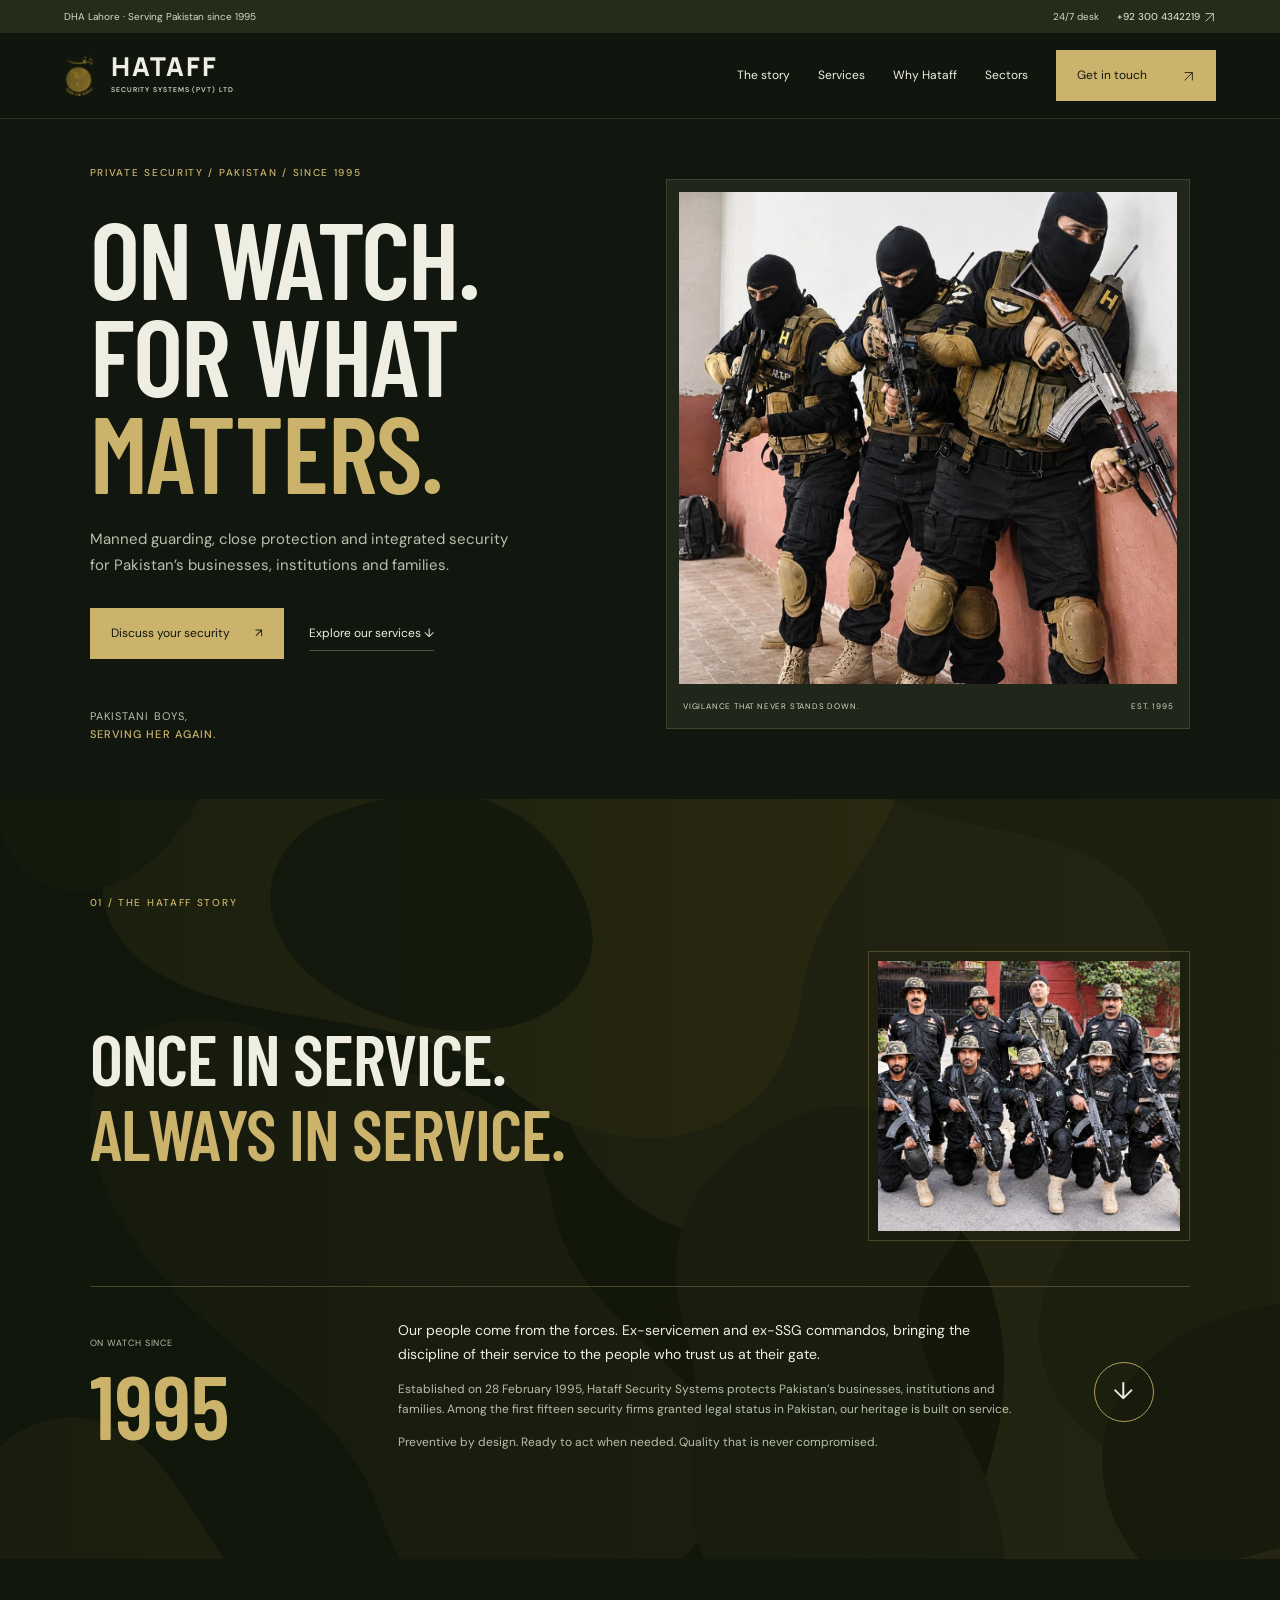
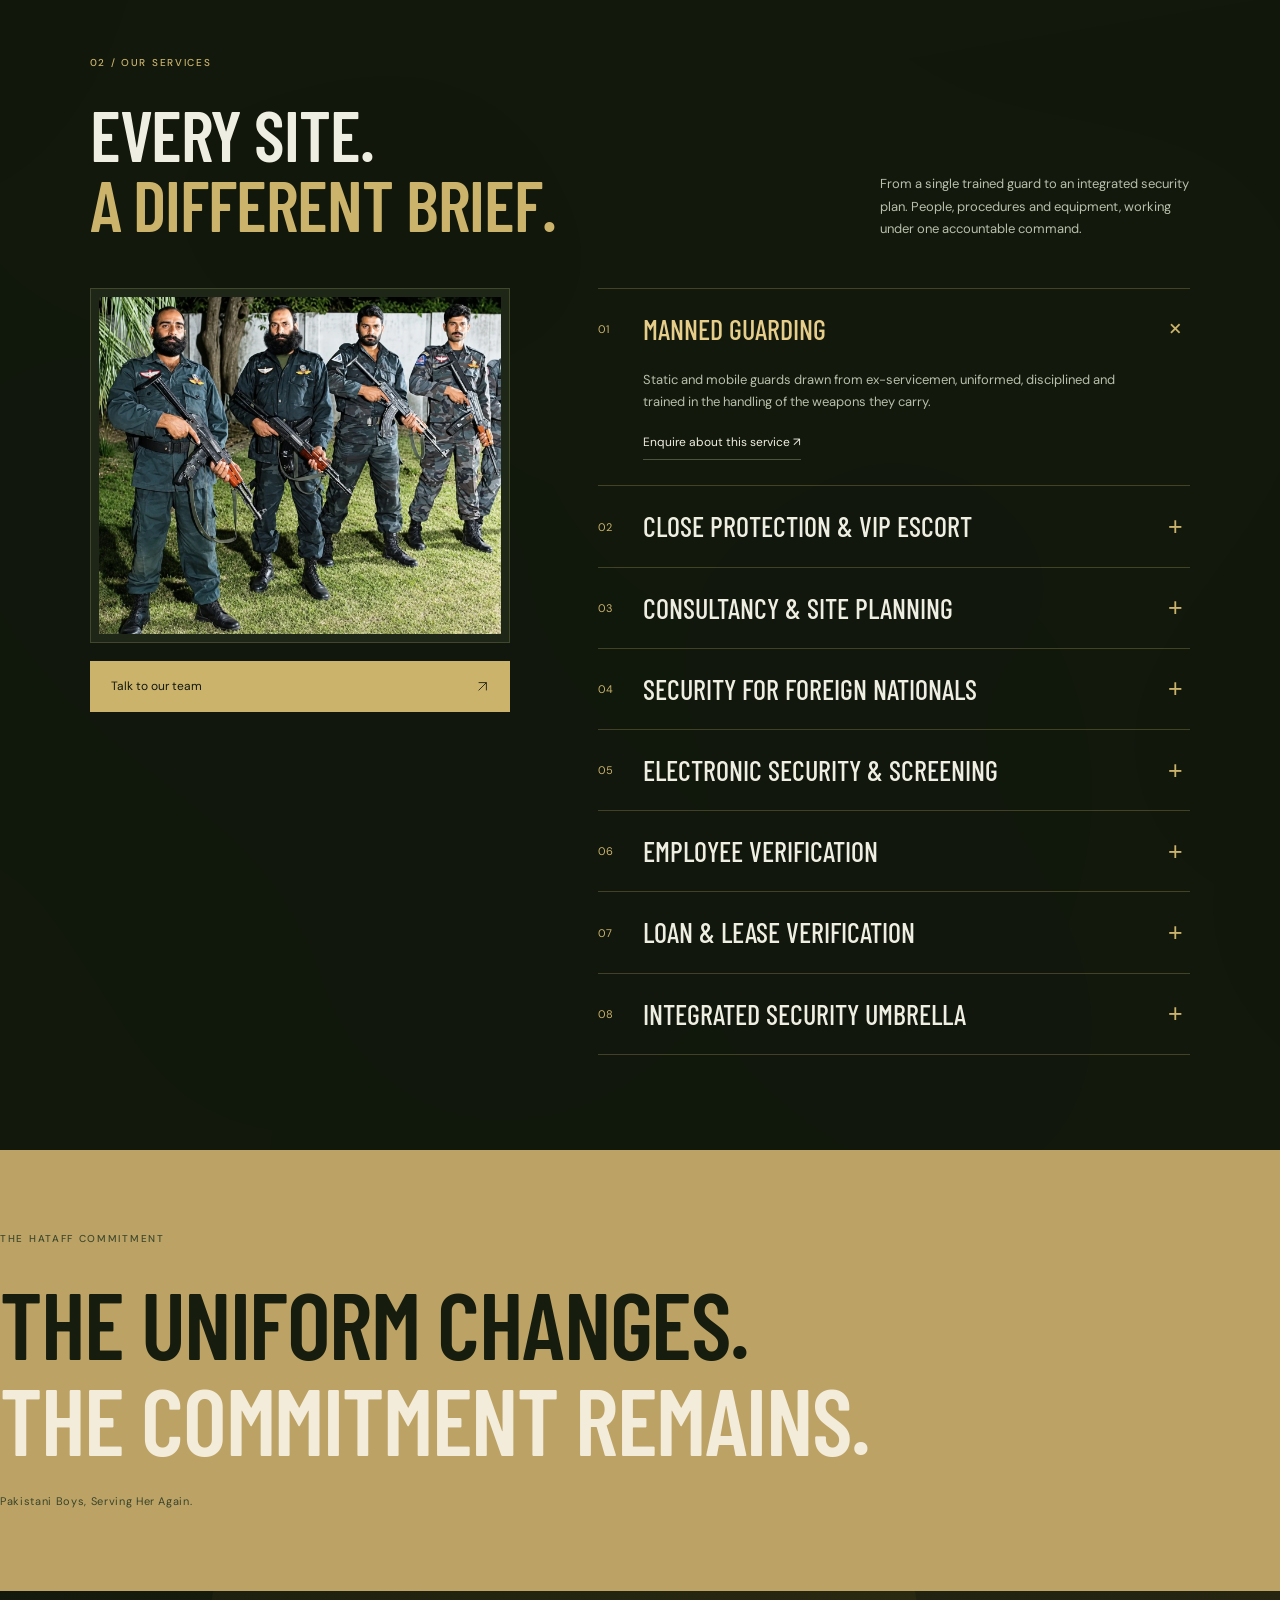
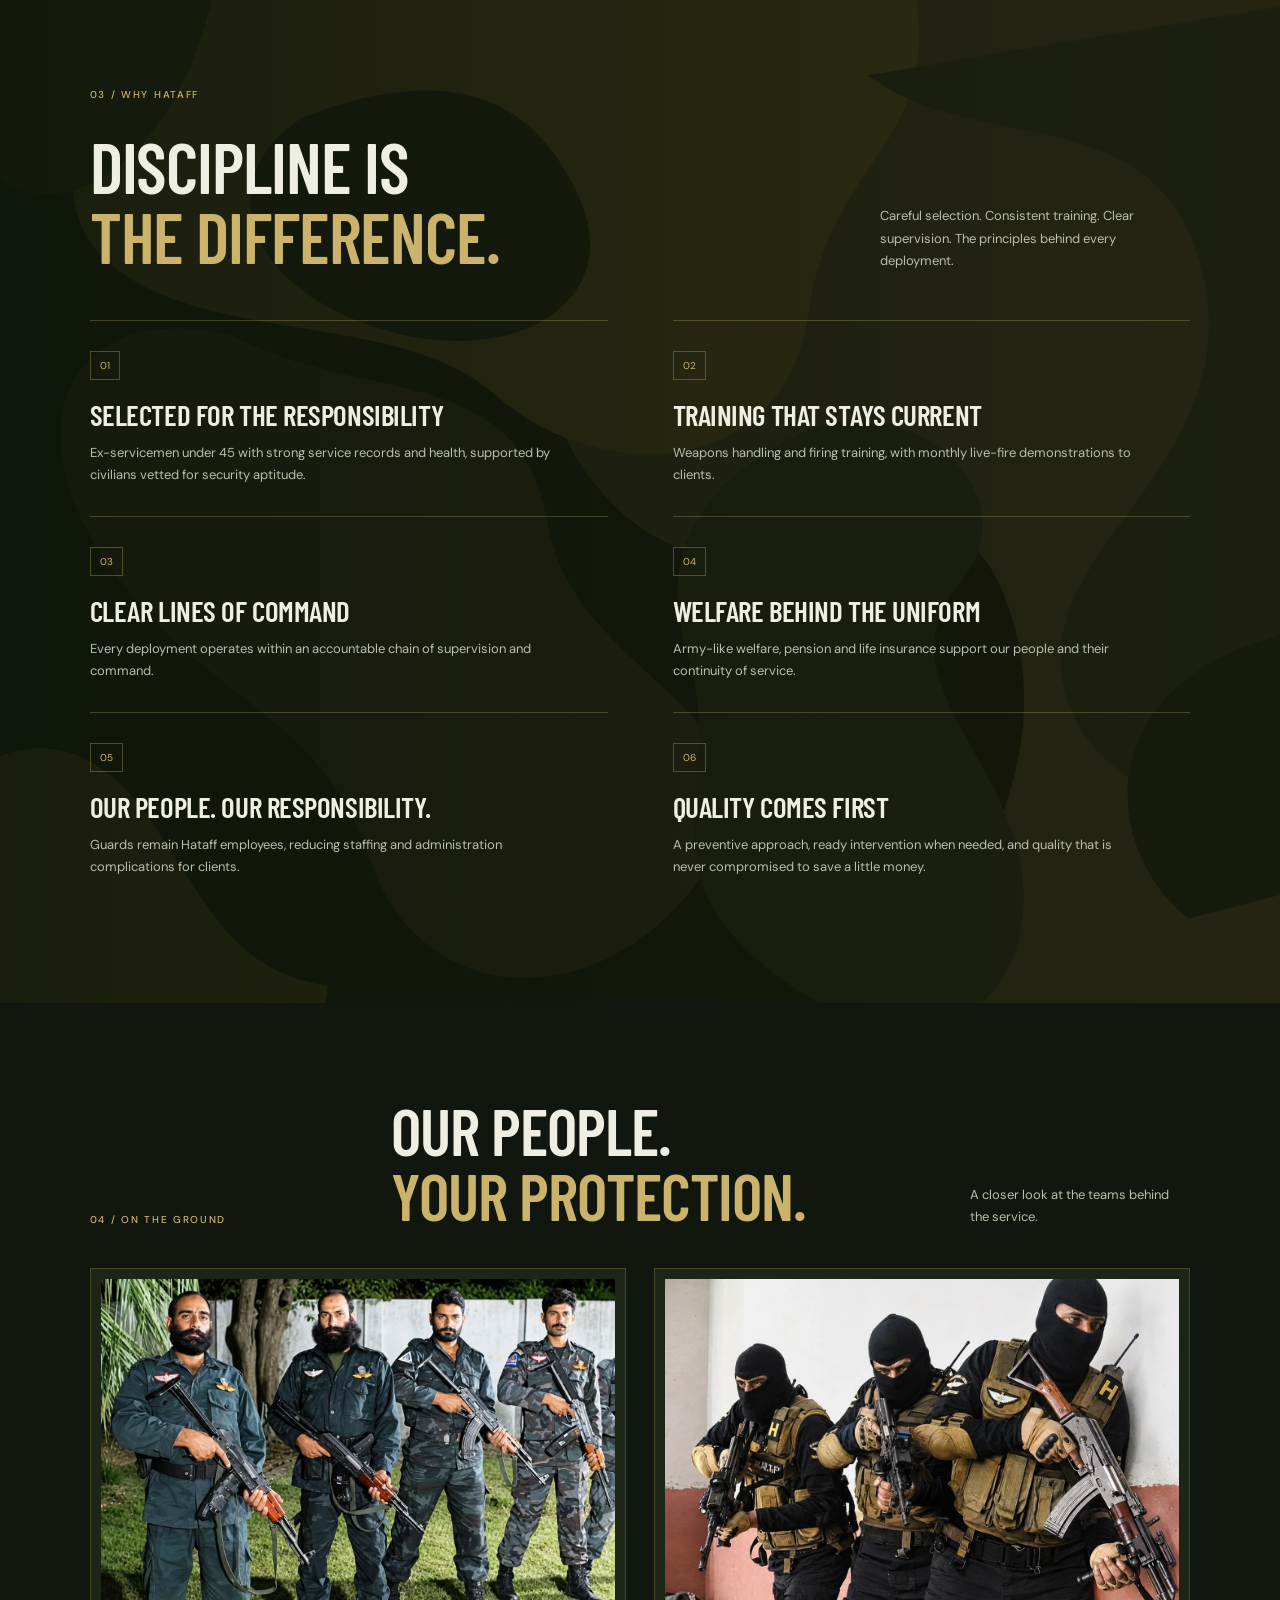
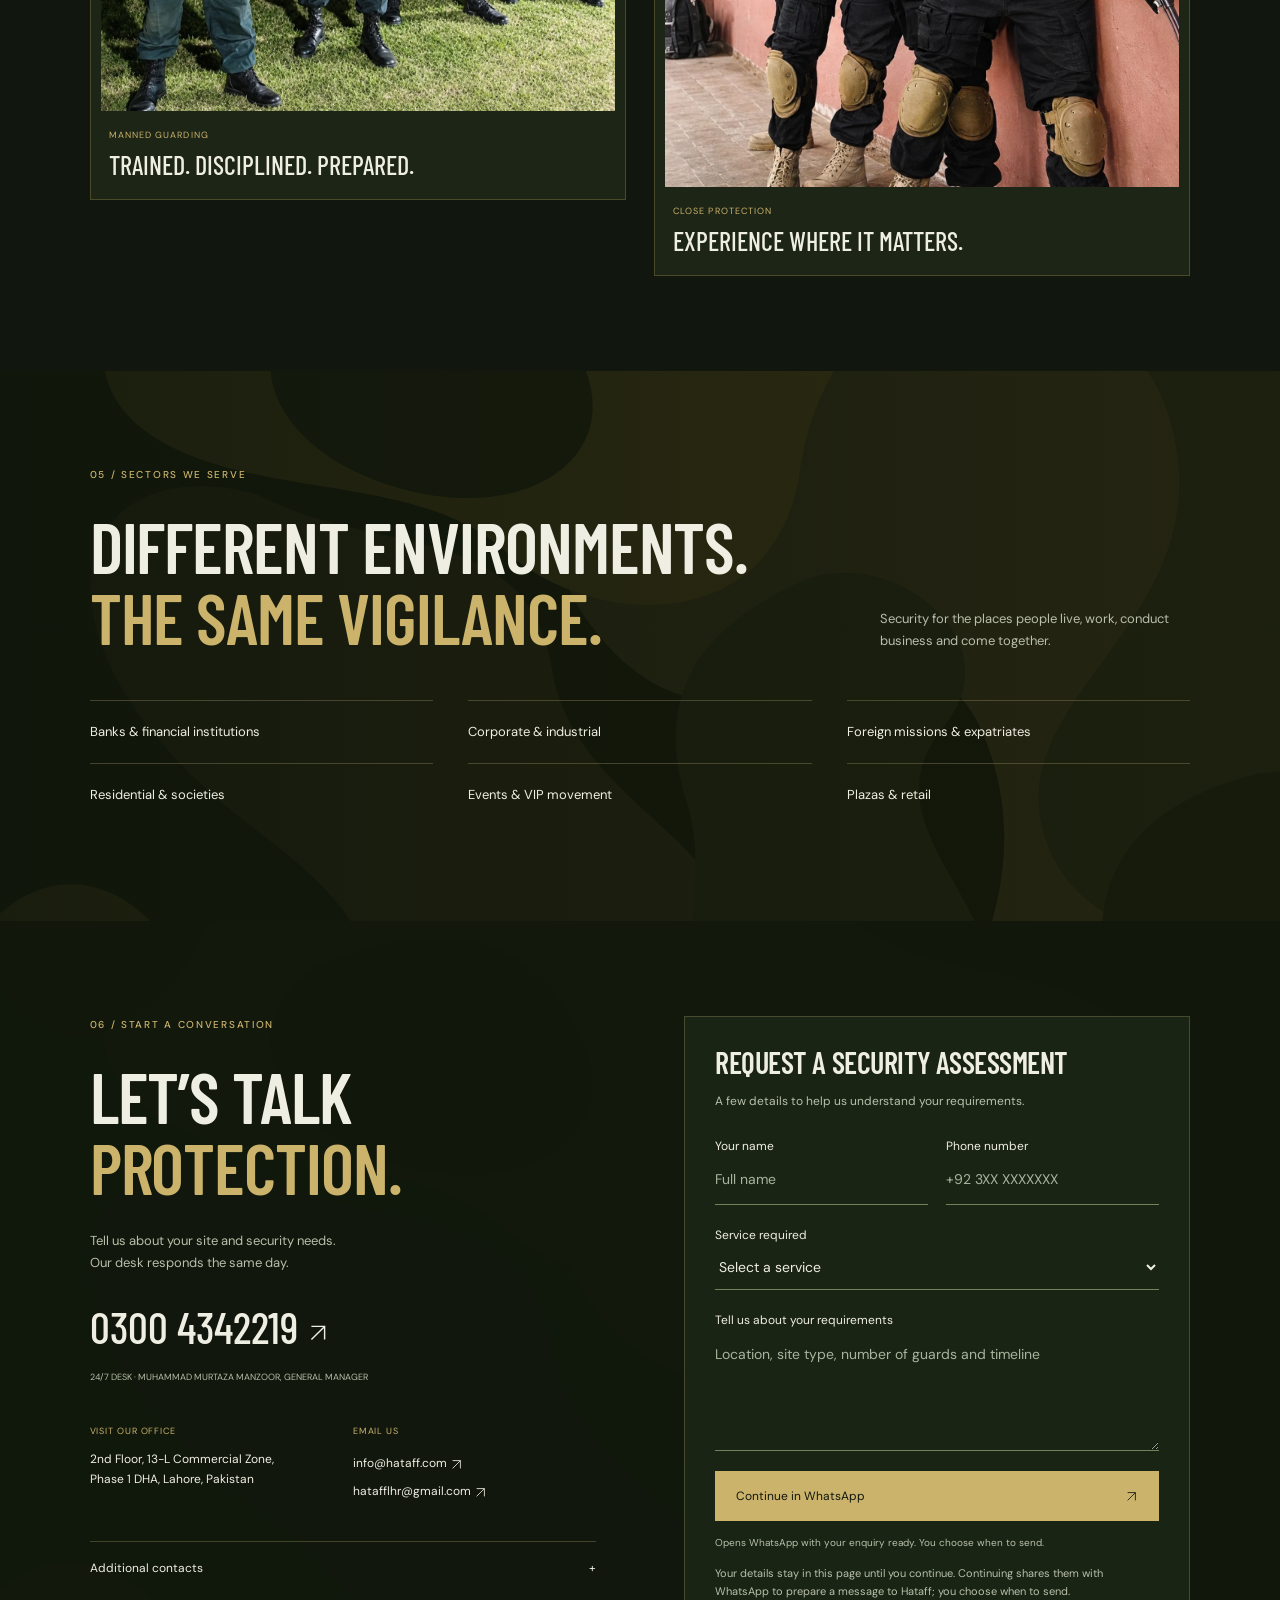
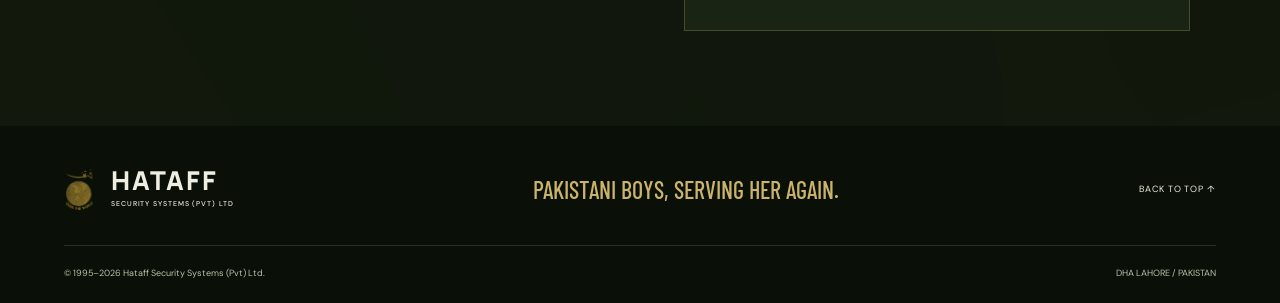
==== commit 736aadb9: "Add files via upload" ====
--- a/index.html
+++ b/index.html
@@ -1,23 +1,14 @@
 <!DOCTYPE html>
 
-<html lang="en"><head><meta charset="utf-8"/><meta content="width=device-width, initial-scale=1" name="viewport"/><title>Private Security Services in Pakistan | Hataff Security</title><meta content="Hataff Security Systems provides manned guarding, close protection, security consultancy and verification in Pakistan. Based in Lahore since 1995." name="description"/><link href="assets/fonts/fonts.css" rel="stylesheet"/><link href="style.css" rel="stylesheet"/><link href="cinematic.css" rel="stylesheet"/><link href="https://www.hataff.com/" rel="canonical"/><link href="assets/favicon.png" rel="icon" type="image/png"/><link as="image" fetchpriority="high" href="assets/tactical.webp" rel="preload"/><meta content="website" property="og:type"/><meta content="Hataff Security Systems" property="og:site_name"/><meta content="Hataff Security — On Watch Since 1995" property="og:title"/><meta content="Hataff Security Systems provides manned guarding, close protection, security consultancy and verification in Pakistan. Based in Lahore since 1995." property="og:description"/><meta content="https://www.hataff.com/" property="og:url"/><meta content="https://www.hataff.com/assets/social-card.jpg" property="og:image"/><meta content="Hataff Security Systems — Private security in Pakistan since 1995" property="og:image:alt"/><meta content="summary_large_image" name="twitter:card"/><meta content="#121510" name="theme-color"/><script type="application/ld+json">{"@context": "https://schema.org", "@type": "Organization", "name": "Hataff Security Systems (Pvt) Ltd", "url": "https://www.hataff.com/", "logo": "https://www.hataff.com/assets/logo.webp", "foundingDate": "1995-02-28", "telephone": "+92-300-4342219", "email": "info@hataff.com", "address": {"@type": "PostalAddress", "streetAddress": "2nd Floor, 13-L Commercial Zone, Phase 1 DHA", "addressLocality": "Lahore", "addressCountry": "PK"}}</script><link href="motion.css" rel="stylesheet"/></head><body>
+<html lang="en"><head><meta charset="utf-8"/><meta content="width=device-width, initial-scale=1" name="viewport"/><title>Private Security Services in Pakistan | Hataff Security</title><meta content="Hataff Security Systems provides manned guarding, close protection, security consultancy and verification in Pakistan. Based in Lahore since 1995." name="description"/><link href="assets/fonts/fonts.css" rel="stylesheet"/><link href="https://www.hataff.com/" rel="canonical"/><link href="assets/favicon.png" rel="icon" type="image/png"/><link as="image" fetchpriority="high" href="assets/tactical.webp" rel="preload"/><meta content="website" property="og:type"/><meta content="Hataff Security Systems" property="og:site_name"/><meta content="Hataff Security — On Watch Since 1995" property="og:title"/><meta content="Hataff Security Systems provides manned guarding, close protection, security consultancy and verification in Pakistan. Based in Lahore since 1995." property="og:description"/><meta content="https://www.hataff.com/" property="og:url"/><meta content="https://www.hataff.com/assets/social-card.jpg" property="og:image"/><meta content="Hataff Security Systems — Private security in Pakistan since 1995" property="og:image:alt"/><meta content="summary_large_image" name="twitter:card"/><meta content="#121510" name="theme-color"/><script type="application/ld+json">{"@context": "https://schema.org", "@type": "Organization", "name": "Hataff Security Systems (Pvt) Ltd", "url": "https://www.hataff.com/", "logo": "https://www.hataff.com/assets/logo.webp", "foundingDate": "1995-02-28", "telephone": "+92-300-4342219", "email": "info@hataff.com", "address": {"@type": "PostalAddress", "streetAddress": "2nd Floor, 13-L Commercial Zone, Phase 1 DHA", "addressLocality": "Lahore", "addressCountry": "PK"}}</script><link href="style.css" rel="stylesheet"/></head><body>
 <a class="skip" href="#main">Skip to content</a><div class="utility"><span>DHA Lahore · Serving Pakistan since 1995</span><a href="tel:+923004342219">24/7 desk <b>+92 300 4342219 <svg aria-hidden="true" class="arrow" viewbox="0 0 20 20"><path d="M4 16 16 4M4 4h12v12" fill="none" stroke="currentColor" stroke-width="1.3"></path></svg></b></a></div>
-<header><a class="brand" href="#home"><img alt="" decoding="async" height="340" src="assets/logo.webp" width="285"/><span>HATAFF<small>SECURITY SYSTEMS (PVT) LTD</small></span></a><button aria-controls="nav" aria-expanded="false" aria-label="Open navigation" class="menu" type="button">Menu <span>☰</span></button><nav aria-label="Main navigation" id="nav"><a href="#about">The story</a><a href="#services">Services</a><a href="#why">Why Hataff</a><a href="#sectors">Sectors</a><a class="nav-cta" href="#contact">Get in touch <span><svg aria-hidden="true" class="arrow" viewbox="0 0 20 20"><path d="M4 16 16 4M4 4h12v12" fill="none" stroke="currentColor" stroke-width="1.3"></path></svg></span></a></nav></header>
-<main id="main"><section aria-label="Hataff: on watch since 1995" class="scroll-film" id="home"><div class="film-stage">
-<div class="film-photo photo-one"><img alt="Hataff tactical team" decoding="async" fetchpriority="high" height="1246" src="assets/tactical.webp" width="1262"/></div>
-<div class="film-photo photo-two"><img alt="Hataff security team group photograph" decoding="async" height="1186" src="assets/team.webp" width="1327"/></div>
-<div class="film-photo photo-three"><img alt="Hataff uniformed security guards" decoding="async" height="1149" src="assets/guards.webp" width="1368"/></div>
-<div class="film-vignette"></div><div aria-hidden="true" class="film-grid"></div>
-<div aria-hidden="true" class="film-top"><span>PRIVATE SECURITY / PAKISTAN</span><span>EST. 28 FEBRUARY 1995</span></div>
-<div class="film-title title-one"><p>PAKISTANI BOYS, SERVING HER AGAIN.</p><h1 aria-label="Hataff private security services in Pakistan — on watch since 1995">ON<br/><span>WATCH.</span></h1><div class="film-line"><span>Vigilance that never stands down.</span><a class="film-cta" href="#contact">DISCUSS YOUR SECURITY <span><svg aria-hidden="true" class="arrow" viewbox="0 0 20 20"><path d="M4 16 16 4M4 4h12v12" fill="none" stroke="currentColor" stroke-width="1.3"></path></svg></span></a></div></div>
-<div aria-hidden="true" class="film-title title-two"><p>A LEGACY OF SERVICE</p><h2>SINCE<br/><span>1995.</span></h2><div class="film-line"><span>The uniform changes.<br/>The commitment remains.</span><span>Ex-servicemen.<br/>Experience carried forward.</span></div></div>
-<div class="film-title title-three"><p aria-hidden="true">OUR PEOPLE. YOUR PROTECTION.</p><h2 aria-hidden="true">READY.<br/><span>ALWAYS.</span></h2><div class="film-line"><span>Trained people.<br/>One accountable command.</span><a class="film-cta" href="#services">EXPLORE OUR SERVICES <span><svg aria-hidden="true" class="arrow" viewbox="0 0 20 20"><path d="M4 16 16 4M4 4h12v12" fill="none" stroke="currentColor" stroke-width="1.3"></path></svg></span></a></div></div>
-<div aria-hidden="true" class="film-footer"><span class="chapter-counter">01 / 03</span><div class="film-progress"><i></i></div><span class="chapter-name">VIGILANCE</span><span class="scroll-instruction">SCROLL TO MOVE THROUGH THE STORY ↓</span></div></div></section>
-<section class="story-chapter" id="about"><div class="story-stage story section"><div class="eyebrow">01 / THE HATAFF STORY</div><div class="story-statement reveal"><h2 aria-label="Once in service. Always in service."><span aria-hidden="true" class="story-line"><span class="build-letter" style="--letter:0;--row:0">O</span><span class="build-letter" style="--letter:1;--row:0">N</span><span class="build-letter" style="--letter:2;--row:0">C</span><span class="build-letter" style="--letter:3;--row:0">E</span><span class="build-letter" style="--letter:4;--row:0"> </span><span class="build-letter" style="--letter:5;--row:0">I</span><span class="build-letter" style="--letter:6;--row:0">N</span><span class="build-letter" style="--letter:7;--row:0"> </span><span class="build-letter" style="--letter:8;--row:0">S</span><span class="build-letter" style="--letter:9;--row:0">E</span><span class="build-letter" style="--letter:10;--row:0">R</span><span class="build-letter" style="--letter:11;--row:0">V</span><span class="build-letter" style="--letter:12;--row:0">I</span><span class="build-letter" style="--letter:13;--row:0">C</span><span class="build-letter" style="--letter:14;--row:0">E</span><span class="build-letter" style="--letter:15;--row:0">.</span></span><span aria-hidden="true" class="story-line"><span class="build-letter" style="--letter:0;--row:1">A</span><span class="build-letter" style="--letter:1;--row:1">L</span><span class="build-letter" style="--letter:2;--row:1">W</span><span class="build-letter" style="--letter:3;--row:1">A</span><span class="build-letter" style="--letter:4;--row:1">Y</span><span class="build-letter" style="--letter:5;--row:1">S</span><span class="build-letter" style="--letter:6;--row:1"> </span><span class="build-letter" style="--letter:7;--row:1">I</span><span class="build-letter" style="--letter:8;--row:1">N</span><span class="build-letter" style="--letter:9;--row:1"> </span><span class="build-letter" style="--letter:10;--row:1">S</span><span class="build-letter" style="--letter:11;--row:1">E</span><span class="build-letter" style="--letter:12;--row:1">R</span><span class="build-letter" style="--letter:13;--row:1">V</span><span class="build-letter" style="--letter:14;--row:1">I</span><span class="build-letter" style="--letter:15;--row:1">C</span><span class="build-letter" style="--letter:16;--row:1">E</span><span class="build-letter" style="--letter:17;--row:1">.</span></span></h2><div class="story-portrait"><img alt="Hataff security group portrait" decoding="async" height="1186" loading="lazy" src="assets/team.webp" width="1327"/><span>OUR PEOPLE / OUR FOUNDATION</span></div></div><div class="story-bottom"><div class="story-date"><span>ON WATCH SINCE</span><strong>1995</strong></div><div><p class="story-lead">Our people come from the forces. Ex-servicemen and ex-SSG commandos, bringing the discipline of their service to the people who trust us at their gate.</p><p>Established on 28 February 1995, Hataff Security Systems protects Pakistan’s businesses, institutions and families. Among the first fifteen security firms granted legal status in Pakistan, our heritage is built on service.</p><p>Preventive by design. Ready to act when needed. Quality that is never compromised.</p></div><a aria-label="Explore services" class="round-link" href="#services">↓</a></div><div aria-hidden="true" class="story-phase">01 / A CONTINUING COMMITMENT</div></div></section>
-<section class="services section army-pattern" id="services"><div class="section-heading reveal"><div><div class="eyebrow">02 / OUR SERVICES</div><h2>Every site.<br/><em>A different brief.</em></h2></div><p>From a single trained guard to an integrated security plan. People, procedures and equipment, working under one accountable command.</p></div><div class="service-layout"><aside><span class="service-view-index">01 / MANNED GUARDING</span><img alt="Uniformed Hataff security guards" decoding="async" height="1149" loading="lazy" src="assets/guards.webp" width="1368"/><div class="aside-caption">DISCIPLINE ON THE GROUND.<br/>CONFIDENCE AT EVERY GATE.</div><a class="button" href="#contact">Talk to our team <svg aria-hidden="true" class="arrow" viewbox="0 0 20 20"><path d="M4 16 16 4M4 4h12v12" fill="none" stroke="currentColor" stroke-width="1.3"></path></svg></a></aside><div class="service-list" id="service-list"><article class="service reveal" id="service-1" style="--row-index:0"><span>01</span><div><h3>Manned guarding</h3><p>Static and mobile guards drawn from ex-servicemen, uniformed, disciplined and trained in the handling of the weapons they carry.</p></div><a aria-label="Enquire about Manned guarding" data-service="0" href="#contact"><svg aria-hidden="true" class="arrow" viewbox="0 0 20 20"><path d="M4 16 16 4M4 4h12v12" fill="none" stroke="currentColor" stroke-width="1.3"></path></svg></a></article><article class="service reveal" id="service-2" style="--row-index:1"><span>02</span><div><h3>Close protection &amp; VIP escort</h3><p>Personal protection led by ex-SSG commandos, safeguarding individuals and their movements.</p></div><a aria-label="Enquire about Close protection &amp; VIP escort" data-service="1" href="#contact"><svg aria-hidden="true" class="arrow" viewbox="0 0 20 20"><path d="M4 16 16 4M4 4h12v12" fill="none" stroke="currentColor" stroke-width="1.3"></path></svg></a></article><article class="service reveal" id="service-3" style="--row-index:2"><span>03</span><div><h3>Consultancy &amp; site planning</h3><p>Security plans for plazas, factories, offices and complexes, built around the risks of each site.</p></div><a aria-label="Enquire about Consultancy &amp; site planning" data-service="2" href="#contact"><svg aria-hidden="true" class="arrow" viewbox="0 0 20 20"><path d="M4 16 16 4M4 4h12v12" fill="none" stroke="currentColor" stroke-width="1.3"></path></svg></a></article><article class="service reveal" id="service-4" style="--row-index:3"><span>04</span><div><h3>Security for foreign nationals</h3><p>Protection for expatriates and foreign staff at home, at work and in transit, with round-the-clock vigilance.</p></div><a aria-label="Enquire about Security for foreign nationals" data-service="3" href="#contact"><svg aria-hidden="true" class="arrow" viewbox="0 0 20 20"><path d="M4 16 16 4M4 4h12v12" fill="none" stroke="currentColor" stroke-width="1.3"></path></svg></a></article><article class="service reveal" id="service-5" style="--row-index:4"><span>05</span><div><h3>Electronic security &amp; screening</h3><p>Walk-through gates, metal detectors, night-vision devices and surveillance equipment for premises and events.</p></div><a aria-label="Enquire about Electronic security &amp; screening" data-service="4" href="#contact"><svg aria-hidden="true" class="arrow" viewbox="0 0 20 20"><path d="M4 16 16 4M4 4h12v12" fill="none" stroke="currentColor" stroke-width="1.3"></path></svg></a></article><article class="service reveal" id="service-6" style="--row-index:5"><span>06</span><div><h3>Employee verification</h3><p>Pre-deployment verification through home surroundings and local police.</p></div><a aria-label="Enquire about Employee verification" data-service="5" href="#contact"><svg aria-hidden="true" class="arrow" viewbox="0 0 20 20"><path d="M4 16 16 4M4 4h12v12" fill="none" stroke="currentColor" stroke-width="1.3"></path></svg></a></article><article class="service reveal" id="service-7" style="--row-index:6"><span>07</span><div><h3>Loan &amp; lease verification</h3><p>A countrywide human network verifying loan and lease applicants for banks.</p></div><a aria-label="Enquire about Loan &amp; lease verification" data-service="6" href="#contact"><svg aria-hidden="true" class="arrow" viewbox="0 0 20 20"><path d="M4 16 16 4M4 4h12v12" fill="none" stroke="currentColor" stroke-width="1.3"></path></svg></a></article><article class="service reveal" id="service-8" style="--row-index:7"><span>08</span><div><h3>Integrated security umbrella</h3><p>People, procedures and equipment brought together in one coordinated security plan.</p></div><a aria-label="Enquire about Integrated security umbrella" data-service="7" href="#contact"><svg aria-hidden="true" class="arrow" viewbox="0 0 20 20"><path d="M4 16 16 4M4 4h12v12" fill="none" stroke="currentColor" stroke-width="1.3"></path></svg></a></article></div></div></section>
+<header><a class="brand" href="#home"><img alt="" decoding="async" height="340" src="assets/logo.webp" width="285"/><span>HATAFF<small>SECURITY SYSTEMS (PVT) LTD</small></span></a><button aria-controls="nav" aria-expanded="false" aria-label="Open navigation" class="menu" type="button">Menu <span aria-hidden="true">☰</span></button><nav aria-label="Main navigation" id="nav"><a href="#about">The story</a><a href="#services">Services</a><a href="#why">Why Hataff</a><a href="#sectors">Sectors</a><a class="nav-cta" href="#contact">Get in touch <span><svg aria-hidden="true" class="arrow" viewbox="0 0 20 20"><path d="M4 16 16 4M4 4h12v12" fill="none" stroke="currentColor" stroke-width="1.3"></path></svg></span></a></nav></header>
+<main id="main"><section aria-label="Hataff private security since 1995" class="hero section" id="home"><div class="hero-copy"><p class="eyebrow">PRIVATE SECURITY / PAKISTAN / SINCE 1995</p><h1><span>ON WATCH.</span><span>FOR WHAT</span><span class="gold">MATTERS.</span></h1><p class="hero-intro">Manned guarding, close protection and integrated security for Pakistan’s businesses, institutions and families.</p><div class="hero-actions"><a class="button" href="#contact">Discuss your security <span aria-hidden="true">↗</span></a><a class="text-link" href="#services">Explore our services <span aria-hidden="true">↓</span></a></div><div class="hero-signature">Pakistani Boys,<br/><strong>Serving Her Again.</strong></div></div><figure class="hero-photo"><img alt="Hataff tactical team — all three members shown" decoding="async" fetchpriority="high" height="1246" src="assets/tactical.webp" width="1262"/><figcaption><span>VIGILANCE THAT NEVER STANDS DOWN.</span><span>EST. 1995</span></figcaption></figure></section>
+<section class="story section army-pattern" id="about"><div class="eyebrow">01 / THE HATAFF STORY</div><div class="story-statement reveal"><h2>Once in service.<br/><em>Always in service.</em></h2><div class="story-portrait"><img alt="Hataff security group portrait" decoding="async" height="1186" loading="lazy" src="assets/team.webp" width="1327"/></div></div><div class="story-bottom"><div class="story-date"><span>ON WATCH SINCE</span><strong>1995</strong></div><div><p class="story-lead">Our people come from the forces. Ex-servicemen and ex-SSG commandos, bringing the discipline of their service to the people who trust us at their gate.</p><p>Established on 28 February 1995, Hataff Security Systems protects Pakistan’s businesses, institutions and families. Among the first fifteen security firms granted legal status in Pakistan, our heritage is built on service.</p><p>Preventive by design. Ready to act when needed. Quality that is never compromised.</p></div><a aria-label="Explore services" class="round-link" href="#services">↓</a></div></section>
+<section class="services section army-pattern" id="services"><div class="section-heading reveal"><div><div class="eyebrow">02 / OUR SERVICES</div><h2>Every site.<br/><em>A different brief.</em></h2></div><p>From a single trained guard to an integrated security plan. People, procedures and equipment, working under one accountable command.</p></div><div class="service-layout"><aside><img alt="Uniformed Hataff security guards" decoding="async" height="1149" loading="lazy" src="assets/guards.webp" width="1368"/><a class="button" href="#contact">Talk to our team <svg aria-hidden="true" class="arrow" viewbox="0 0 20 20"><path d="M4 16 16 4M4 4h12v12" fill="none" stroke="currentColor" stroke-width="1.3"></path></svg></a></aside><div class="service-list" id="service-list"><article class="service reveal" id="service-1"><details open=""><summary><span class="service-number">01</span><span>Manned guarding</span><span aria-hidden="true" class="plus">+</span></summary><div class="service-content"><p>Static and mobile guards drawn from ex-servicemen, uniformed, disciplined and trained in the handling of the weapons they carry.</p><a aria-label="Enquire about Manned guarding" class="text-link" data-service="0" href="#contact">Enquire about this service ↗</a></div></details></article><article class="service reveal" id="service-2"><details><summary><span class="service-number">02</span><span>Close protection &amp; VIP escort</span><span aria-hidden="true" class="plus">+</span></summary><div class="service-content"><p>Personal protection led by ex-SSG commandos, safeguarding individuals and their movements.</p><a aria-label="Enquire about Close protection &amp; VIP escort" class="text-link" data-service="1" href="#contact">Enquire about this service ↗</a></div></details></article><article class="service reveal" id="service-3"><details><summary><span class="service-number">03</span><span>Consultancy &amp; site planning</span><span aria-hidden="true" class="plus">+</span></summary><div class="service-content"><p>Security plans for plazas, factories, offices and complexes, built around the risks of each site.</p><a aria-label="Enquire about Consultancy &amp; site planning" class="text-link" data-service="2" href="#contact">Enquire about this service ↗</a></div></details></article><article class="service reveal" id="service-4"><details><summary><span class="service-number">04</span><span>Security for foreign nationals</span><span aria-hidden="true" class="plus">+</span></summary><div class="service-content"><p>Protection for expatriates and foreign staff at home, at work and in transit, with round-the-clock vigilance.</p><a aria-label="Enquire about Security for foreign nationals" class="text-link" data-service="3" href="#contact">Enquire about this service ↗</a></div></details></article><article class="service reveal" id="service-5"><details><summary><span class="service-number">05</span><span>Electronic security &amp; screening</span><span aria-hidden="true" class="plus">+</span></summary><div class="service-content"><p>Walk-through gates, metal detectors, night-vision devices and surveillance equipment for premises and events.</p><a aria-label="Enquire about Electronic security &amp; screening" class="text-link" data-service="4" href="#contact">Enquire about this service ↗</a></div></details></article><article class="service reveal" id="service-6"><details><summary><span class="service-number">06</span><span>Employee verification</span><span aria-hidden="true" class="plus">+</span></summary><div class="service-content"><p>Pre-deployment verification through home surroundings and local police.</p><a aria-label="Enquire about Employee verification" class="text-link" data-service="5" href="#contact">Enquire about this service ↗</a></div></details></article><article class="service reveal" id="service-7"><details><summary><span class="service-number">07</span><span>Loan &amp; lease verification</span><span aria-hidden="true" class="plus">+</span></summary><div class="service-content"><p>A countrywide human network verifying loan and lease applicants for banks.</p><a aria-label="Enquire about Loan &amp; lease verification" class="text-link" data-service="6" href="#contact">Enquire about this service ↗</a></div></details></article><article class="service reveal" id="service-8"><details><summary><span class="service-number">08</span><span>Integrated security umbrella</span><span aria-hidden="true" class="plus">+</span></summary><div class="service-content"><p>People, procedures and equipment brought together in one coordinated security plan.</p><a aria-label="Enquire about Integrated security umbrella" class="text-link" data-service="7" href="#contact">Enquire about this service ↗</a></div></details></article></div></div></section>
 <section class="creed army-pattern creed-sequence"><div class="eyebrow reveal">THE HATAFF COMMITMENT</div><p class="reveal creed-type">The uniform changes.<br/><em>The commitment remains.</em></p><span class="reveal">Pakistani Boys, Serving Her Again.</span></section>
-<section class="why section army-pattern" id="why"><div class="section-heading reveal"><div><div class="eyebrow">03 / WHY HATAFF</div><h2>Discipline is<br/><em>the difference.</em></h2></div><p>Careful selection. Consistent training. Clear supervision. The principles behind every deployment.</p></div><div class="principles" id="principles"><article class="principle reveal" style="--row-index:0"><span>01</span><h3>Selected for the responsibility</h3><p>Ex-servicemen under 45 with strong service records and health, supported by civilians vetted for security aptitude.</p></article><article class="principle reveal" style="--row-index:1"><span>02</span><h3>Training that stays current</h3><p>Weapons handling and firing training, with monthly live-fire demonstrations to clients.</p></article><article class="principle reveal" style="--row-index:2"><span>03</span><h3>Clear lines of command</h3><p>Every deployment operates within an accountable chain of supervision and command.</p></article><article class="principle reveal" style="--row-index:3"><span>04</span><h3>Welfare behind the uniform</h3><p>Army-like welfare, pension and life insurance support our people and their continuity of service.</p></article><article class="principle reveal" style="--row-index:4"><span>05</span><h3>Our people. Our responsibility.</h3><p>Guards remain Hataff employees, reducing staffing and administration complications for clients.</p></article><article class="principle reveal" style="--row-index:5"><span>06</span><h3>Quality comes first</h3><p>A preventive approach, ready intervention when needed, and quality that is never compromised to save a little money.</p></article></div></section>
-<section class="gallery section"><div class="gallery-heading reveal"><div class="eyebrow">04 / ON THE GROUND</div><h2>Our people.<br/><em>Your protection.</em></h2><p>A closer look at the teams behind the service.</p></div><button class="gallery-photo reveal" data-caption="Trained, disciplined guards" data-image="assets/guards.webp" type="button"><img alt="View Hataff uniformed guards photograph" decoding="async" height="1149" loading="lazy" src="assets/guards.webp" width="1368"/><span><small>MANNED GUARDING</small>Trained. Disciplined. Prepared.<b><svg aria-hidden="true" class="arrow" viewbox="0 0 20 20"><path d="M4 16 16 4M4 4h12v12" fill="none" stroke="currentColor" stroke-width="1.3"></path></svg></b></span></button><button class="gallery-photo reveal" data-caption="Special response teams" data-image="assets/tactical.webp" type="button"><img alt="View Hataff tactical team photograph" decoding="async" height="1246" loading="lazy" src="assets/tactical.webp" width="1262"/><span><small>CLOSE PROTECTION</small>Experience where it matters.<b><svg aria-hidden="true" class="arrow" viewbox="0 0 20 20"><path d="M4 16 16 4M4 4h12v12" fill="none" stroke="currentColor" stroke-width="1.3"></path></svg></b></span></button></section>
+<section class="why section army-pattern" id="why"><div class="section-heading reveal"><div><div class="eyebrow">03 / WHY HATAFF</div><h2>Discipline is<br/><em>the difference.</em></h2></div><p>Careful selection. Consistent training. Clear supervision. The principles behind every deployment.</p></div><div class="principles" id="principles"><article class="principle reveal"><span>01</span><h3>Selected for the responsibility</h3><p>Ex-servicemen under 45 with strong service records and health, supported by civilians vetted for security aptitude.</p></article><article class="principle reveal"><span>02</span><h3>Training that stays current</h3><p>Weapons handling and firing training, with monthly live-fire demonstrations to clients.</p></article><article class="principle reveal"><span>03</span><h3>Clear lines of command</h3><p>Every deployment operates within an accountable chain of supervision and command.</p></article><article class="principle reveal"><span>04</span><h3>Welfare behind the uniform</h3><p>Army-like welfare, pension and life insurance support our people and their continuity of service.</p></article><article class="principle reveal"><span>05</span><h3>Our people. Our responsibility.</h3><p>Guards remain Hataff employees, reducing staffing and administration complications for clients.</p></article><article class="principle reveal"><span>06</span><h3>Quality comes first</h3><p>A preventive approach, ready intervention when needed, and quality that is never compromised to save a little money.</p></article></div></section>
+<section class="gallery section"><div class="gallery-heading reveal"><div class="eyebrow">04 / ON THE GROUND</div><h2>Our people.<br/><em>Your protection.</em></h2><p>A closer look at the teams behind the service.</p></div><button class="gallery-photo reveal" data-caption="Trained, disciplined guards" data-image="assets/guards.webp" type="button"><img alt="View Hataff uniformed guards photograph" decoding="async" height="1149" loading="lazy" src="assets/guards.webp" width="1368"/><span><small>MANNED GUARDING</small>Trained. Disciplined. Prepared.</span></button><button class="gallery-photo reveal" data-caption="Special response teams" data-image="assets/tactical.webp" type="button"><img alt="View Hataff tactical team photograph" decoding="async" height="1246" loading="lazy" src="assets/tactical.webp" width="1262"/><span><small>CLOSE PROTECTION</small>Experience where it matters.</span></button></section>
 <section class="sectors section army-pattern" id="sectors"><div class="eyebrow reveal">05 / SECTORS WE SERVE</div><div class="section-heading reveal"><h2>Different environments.<br/><em>The same vigilance.</em></h2><p>Security for the places people live, work, conduct business and come together.</p></div><div class="sector-list"><span>Banks &amp; financial institutions</span><span>Corporate &amp; industrial</span><span>Foreign missions &amp; expatriates</span><span>Residential &amp; societies</span><span>Events &amp; VIP movement</span><span>Plazas &amp; retail</span></div></section>
 <section class="contact section army-pattern" id="contact"><div class="contact-copy reveal"><div class="eyebrow">06 / START A CONVERSATION</div><h2>LET’S TALK<br/><em>PROTECTION.</em></h2><p>Tell us about your site and security needs.<br/>Our desk responds the same day.</p><a class="main-phone" href="tel:+923004342219">0300 4342219 <svg aria-hidden="true" class="arrow" viewbox="0 0 20 20"><path d="M4 16 16 4M4 4h12v12" fill="none" stroke="currentColor" stroke-width="1.3"></path></svg></a><span class="desk-label">24/7 DESK · MUHAMMAD MURTAZA MANZOOR, GENERAL MANAGER</span><div class="contact-details"><div><small>VISIT OUR OFFICE</small><p>2nd Floor, 13-L Commercial Zone,<br/>Phase 1 DHA, Lahore, Pakistan</p></div><div><small>EMAIL US</small><a href="mailto:info@hataff.com">info@hataff.com <svg aria-hidden="true" class="arrow" viewbox="0 0 20 20"><path d="M4 16 16 4M4 4h12v12" fill="none" stroke="currentColor" stroke-width="1.3"></path></svg></a><a href="mailto:hatafflhr@gmail.com">hatafflhr@gmail.com <svg aria-hidden="true" class="arrow" viewbox="0 0 20 20"><path d="M4 16 16 4M4 4h12v12" fill="none" stroke="currentColor" stroke-width="1.3"></path></svg></a></div></div><details><summary>Additional contacts <span>+</span></summary><p>Finance Manager · Agha Zuhaib Khan<br/><a href="tel:+923449333332">0344 9333332</a></p><p>Administration Manager · Muhammad Azhar Bhatti<br/><a href="tel:+923004189154">0300 4189154</a></p></details></div><form action="https://wa.me/923004342219" class="enquiry reveal" id="enquiry" method="get"><h3>Request a security assessment</h3><p>A few details to help us understand your requirements.</p><div class="field-row"><label>Your name<input autocomplete="name" id="enquiry-name" maxlength="100" name="name" placeholder="Full name" required=""/></label><label>Phone number<input autocomplete="tel" id="enquiry-phone" inputmode="tel" maxlength="30" minlength="7" name="phone" pattern="[+0-9\s().-]{7,30}" placeholder="+92 3XX XXXXXXX" required="" title="Use 7 to 30 characters: numbers, spaces, +, brackets, dots or hyphens." type="tel"/></label></div><label>Service required<select id="enquiry-service" name="service" required=""><option value="">Select a service</option><option>Manned guarding</option><option>Close protection / VIP escort</option><option>Security consultancy &amp; site planning</option><option>Security for foreign nationals</option><option>Electronic security &amp; screening</option><option>Employee verification</option><option>Loan &amp; lease verification</option><option>Integrated security umbrella</option></select></label><label>Tell us about your requirements<textarea id="enquiry-details" maxlength="2000" name="details" placeholder="Location, site type, number of guards and timeline" rows="4"></textarea></label><button class="button" disabled="" type="submit">Continue in WhatsApp <span><svg aria-hidden="true" class="arrow" viewbox="0 0 20 20"><path d="M4 16 16 4M4 4h12v12" fill="none" stroke="currentColor" stroke-width="1.3"></path></svg></span></button><small class="form-note">Opens WhatsApp with your enquiry ready. You choose when to send.</small><noscript>The enquiry form needs JavaScript. Call 0300 4342219 or email info@hataff.com to discuss your requirements.</noscript><p aria-live="polite" class="form-status" id="form-status" role="status"></p><p class="privacy-note">Your details stay in this page until you continue. Continuing shares them with WhatsApp to prepare a message to Hataff; you choose when to send.</p></form></section></main>
-<footer><div class="footer-top"><a class="brand" href="#home"><img alt="" decoding="async" height="340" src="assets/logo.webp" width="285"/><span>HATAFF<small>SECURITY SYSTEMS (PVT) LTD</small></span></a><p>Pakistani Boys, Serving Her Again.</p><a href="#home">BACK TO TOP ↑</a></div><div class="footer-bottom"><span>© 1995–2026 Hataff Security Systems (Pvt) Ltd.</span><span>DHA LAHORE / PAKISTAN</span></div></footer><dialog aria-labelledby="gallery-caption" id="lightbox"><button aria-label="Close photograph" class="close-dialog" type="button">×</button><img alt="Selected Hataff team photograph"/><p id="gallery-caption"></p></dialog><script defer="" src="script.js"></script><script defer="" src="motion.js"></script><button aria-pressed="false" class="motion-toggle" type="button">Pause motion</button></body></html>
+<footer><div class="footer-top"><a class="brand" href="#home"><img alt="" decoding="async" height="340" src="assets/logo.webp" width="285"/><span>HATAFF<small>SECURITY SYSTEMS (PVT) LTD</small></span></a><p>Pakistani Boys, Serving Her Again.</p><a href="#home">BACK TO TOP ↑</a></div><div class="footer-bottom"><span>© 1995–2026 Hataff Security Systems (Pvt) Ltd.</span><span>DHA LAHORE / PAKISTAN</span></div></footer><dialog aria-labelledby="gallery-caption" id="lightbox"><button aria-label="Close photograph" class="close-dialog" type="button">×</button><img alt="Selected Hataff team photograph"/><p id="gallery-caption"></p></dialog><script defer="" src="script.js"></script></body></html>
--- a/style.css
+++ b/style.css
@@ -1,5 +1,5 @@
-:root{--ink:#20241f;--paper:#f4f3ed;--gold:#a58442;--muted:#70736c;--line:#d9dcd3;--dark:#202820}*{box-sizing:border-box}html{scroll-behavior:smooth;scroll-padding-top:90px}body{margin:0;color:var(--ink);background:var(--paper);font-family:'DM Sans',Arial,sans-serif;font-size:15px;line-height:1.65}a{color:inherit;text-decoration:none}button,input,select,textarea{font:inherit}button,a,input,textarea,select{-webkit-tap-highlight-color:transparent}a:focus-visible,button:focus-visible,summary:focus-visible{outline:2px solid var(--gold);outline-offset:6px}img{max-width:100%;display:block}button{cursor:pointer}h1,h2,h3,p{margin-top:0}h1,h2,h3{font-family:'Manrope',Arial,sans-serif}h1,h2{font-weight:500;letter-spacing:-.055em;line-height:1.08}h2{font-size:clamp(38px,4.1vw,62px);margin-bottom:28px}em{font-family:Georgia,serif;font-weight:400;color:var(--gold)}.utility{display:flex;justify-content:space-between;padding:10px 5%;background:#202820;color:#d7dace;font-size:11px;letter-spacing:.04em}.utility b{color:#f1f0e8;margin-left:16px;font-weight:500}header{height:94px;position:sticky;top:0;z-index:20;display:flex;align-items:center;justify-content:space-between;padding:0 5%;background:rgba(244,243,237,.96);border-bottom:1px solid var(--line);backdrop-filter:blur(16px)}.brand{display:flex;gap:13px;align-items:center}.brand img{width:35px;height:44px;object-fit:contain}.brand>span{font:800 29px/1.05 'Manrope',Arial,sans-serif;letter-spacing:.08em}.brand small{display:block;font:500 7px/2.6 'DM Sans',Arial,sans-serif;letter-spacing:.18em}nav{display:flex;gap:30px;align-items:center;font-size:12px}nav>a{padding:8px 0}nav>a.active{color:var(--gold)}nav .nav-cta{border:1px solid #b7bcb1;padding:13px 17px;margin-left:9px}.nav-cta span{padding-left:20px}.menu{display:none}.hero{display:grid;grid-template-columns:1.08fr 1fr;min-height:700px}.hero-copy{padding:69px 8% 27px 9.3%;display:flex;flex-direction:column}.eyebrow{font-size:10px;letter-spacing:.19em;font-weight:600;display:flex;align-items:center;gap:12px;margin-bottom:25px}.eyebrow i{height:6px;width:6px;background:var(--gold);border-radius:50%}h1{font-size:clamp(60px,6.3vw,98px);margin:0 0 27px;line-height:1.04}h1 em{letter-spacing:-.055em;white-space:nowrap}.hero-intro{font-size:15px;color:#6b7066;line-height:1.8;margin-bottom:30px}.hero-actions{display:flex;align-items:center;gap:22px;flex-wrap:wrap}.button{display:inline-flex;align-items:center;justify-content:space-between;gap:30px;background:#263329;color:#fff;padding:17px 20px;font-size:12px;border:1px solid #263329;transition:background .2s,transform .2s}.button:hover{background:#415440;transform:translateY(-2px)}.button span{font-size:19px;line-height:1}.text-link{font-size:12px;padding-bottom:5px;border-bottom:1px solid #b7b8ae;display:inline-block;width:fit-content}.hero-bottom{display:flex;justify-content:space-between;align-items:end;margin-top:auto;padding-top:52px;font-size:9px;letter-spacing:.12em;line-height:1.8}.hero-bottom strong{font-weight:500;color:var(--gold)}.scroll-note{font-size:8px;letter-spacing:.1em;color:var(--muted)}.hero-visual{position:relative;overflow:hidden;margin:24px 24px 24px 0;min-height:640px;background:#303c30}.hero-visual>img{position:absolute;width:100%;height:100%;object-fit:cover;object-position:58% center;filter:saturate(.65);animation:photo-in 1.4s ease both}.photo-shade{position:absolute;inset:0;background:linear-gradient(0deg,rgba(13,26,18,.85),transparent 55%,rgba(13,26,18,.2))}.photo-index{position:absolute;top:26px;left:28px;font-size:9px;letter-spacing:.18em;color:#eee}.photo-caption{position:absolute;left:36px;bottom:37px;color:white;line-height:1.3}.photo-caption>span{font-size:30px;font-family:Georgia,serif}.photo-caption small{display:block;font-size:8px;letter-spacing:.2em;margin-top:22px;color:#bdc5b9}.since{position:absolute;right:26px;bottom:37px;color:#e0c78c;font-size:8px;letter-spacing:.15em;text-align:right}.since strong{display:block;font:400 43px/1.2 Georgia,serif;letter-spacing:-.03em}.credentials{display:grid;grid-template-columns:1fr 1fr 1fr 1.2fr;padding:34px 5%;border-top:1px solid var(--line);border-bottom:1px solid var(--line);align-items:center}.credentials>div{display:flex;gap:19px;align-items:center;border-right:1px solid var(--line);margin-right:32px}.credentials strong{font:500 40px 'Manrope',sans-serif;letter-spacing:-.04em}.credentials strong span{font-size:24px;color:var(--gold)}.credentials p{font-size:10px;line-height:1.6;color:var(--muted);margin:0}.credentials>a{font-size:12px;line-height:1.9}.credentials b{font-weight:500}.section{padding:110px 7.3%;scroll-margin-top:0}.about{display:grid;grid-template-columns:1fr 1fr;gap:10%;align-items:center}.about-image{position:relative;padding:0 28px 30px 0}.about-image:after{content:'';position:absolute;inset:28px 0 0 28px;border:1px solid #c5b995;z-index:-1}.about-image img{width:100%;max-height:590px;object-fit:cover;filter:saturate(.7)}.image-label{position:absolute;bottom:43px;left:20px;padding:8px 12px;background:#f4f3ed;font-size:8px;letter-spacing:.14em}.about-copy p{color:var(--muted);font-size:13px;max-width:450px}.about-copy .lead{font-family:Georgia,serif;font-size:20px;color:var(--ink)}.about-copy .text-link{margin:10px 0 32px}.heritage-note{border-top:1px solid var(--line);padding-top:23px;display:flex;gap:22px;align-items:center}.heritage-note strong{font:40px Georgia,serif;color:var(--gold)}.heritage-note span{font-size:10px;color:var(--muted)}.services{background:#e9ece4}.section-heading{display:flex;align-items:end;justify-content:space-between;gap:60px;margin-bottom:55px}.section-heading h2{margin-bottom:0}.section-heading>p{max-width:310px;font-size:13px;color:var(--muted);margin-bottom:3px}.service-layout{display:grid;grid-template-columns:.7fr 1.3fr;gap:9%}.service-layout aside{position:sticky;top:125px;align-self:start}.service-layout aside img{height:320px;width:100%;object-fit:cover;filter:saturate(.6)}.aside-caption{font-size:9px;letter-spacing:.14em;padding:20px 0;color:var(--muted)}.service-layout aside .button{background:transparent;color:var(--ink);width:100%}.service{display:grid;grid-template-columns:32px 1fr 24px;gap:20px;padding:25px 0;border-top:1px solid #cbd0c3}.service:last-child{border-bottom:1px solid #cbd0c3}.service>span{font-size:10px;color:var(--gold);padding-top:5px}.service h3{font-weight:500;font-size:21px;line-height:1.3;letter-spacing:-.025em;margin:0 0 10px}.service p{font-size:12px;color:var(--muted);margin:0;max-width:410px}.service>a{font-size:22px;align-self:start;transition:transform .2s}.service>a:hover{transform:translate(3px,-3px)}.creed{background:#243027;text-align:center;padding:85px 20px;color:#f1f0e8}.creed .eyebrow{justify-content:center;color:#c8b98f}.creed>p{font:clamp(35px,4.5vw,66px)/1.15 'Manrope',sans-serif;letter-spacing:-.045em;margin-bottom:25px}.creed em{color:#d3bd87}.creed>span{font-size:10px;letter-spacing:.1em;color:#b5bdad}.principles{display:grid;grid-template-columns:repeat(3,1fr);gap:0 45px}.principle{padding:28px 0;border-top:1px solid var(--line)}.principle>span{color:var(--gold);font-size:10px;letter-spacing:.1em}.principle h3{font-size:20px;font-weight:500;letter-spacing:-.025em;line-height:1.35;margin:20px 0 14px}.principle p{font-size:12px;color:var(--muted);max-width:300px}.gallery{padding-top:0;display:grid;grid-template-columns:.8fr 1fr 1fr;gap:24px;align-items:center}.gallery-heading{padding-right:20px}.gallery h2{font-size:43px}.gallery p{font-size:12px;color:var(--muted)}.gallery-photo{border:0;padding:0;position:relative;background:#263329;overflow:hidden;text-align:left;color:white;aspect-ratio:.78}.gallery-photo img{width:100%;height:100%;object-fit:cover;filter:saturate(.7);transition:transform .65s}.gallery-photo:hover img{transform:scale(1.035)}.gallery-photo:after{content:'';position:absolute;inset:0;background:linear-gradient(transparent 40%,#111b12dc)}.gallery-photo>span{position:absolute;z-index:1;left:23px;bottom:25px;right:22px;font-size:16px;line-height:1.4}.gallery-photo small{display:block;color:#dcc795;letter-spacing:.15em;font-size:8px;margin-bottom:10px}.gallery-photo b{float:right;font-weight:400}.sectors{background:#e9ece4}.sectors .section-heading{margin-bottom:45px}.sector-list{display:grid;grid-template-columns:repeat(3,1fr);gap:0 40px}.sector-list span{padding:20px 0;border-top:1px solid #cbd0c3;font-size:14px;display:flex;justify-content:space-between}.sector-list span:after{content:'↗';color:var(--gold)}.contact{display:grid;grid-template-columns:1fr 1fr;gap:10%}.contact-copy>p{font-size:13px;color:var(--muted)}.main-phone{display:block;font:500 35px 'Manrope',sans-serif;letter-spacing:-.035em;margin:28px 0 10px}.desk-label{font-size:7px;letter-spacing:.09em;color:var(--muted)}.contact-details{display:grid;grid-template-columns:1fr 1fr;gap:24px;margin:32px 0}.contact-details small{font-size:8px;letter-spacing:.13em;color:var(--gold)}.contact-details p,.contact-details a{font-size:11px;margin:12px 0 0;display:block}details{border-top:1px solid var(--line);font-size:11px;padding:16px 0}summary{cursor:pointer;list-style:none;display:flex;justify-content:space-between}details p{margin:18px 0 0;color:var(--muted)}.enquiry{background:white;padding:38px;border:1px solid var(--line);align-self:start}.enquiry h3{font-size:22px;letter-spacing:-.035em;font-weight:500;margin-bottom:8px}.enquiry>p{font-size:11px;color:var(--muted);margin-bottom:28px}.enquiry label{display:block;font-size:10px;margin-bottom:22px}.field-row{display:grid;grid-template-columns:1fr 1fr;gap:20px}input,select,textarea{background:transparent;border:0;border-bottom:1px solid #ccd0c6;border-radius:0;padding:12px 0;width:100%;font-size:12px;color:var(--ink);outline-offset:3px}textarea{resize:vertical}.enquiry .button{width:100%;margin-top:5px}.form-note{display:block;text-align:center;font-size:8px;color:var(--muted);margin-top:14px}footer{background:#202820;color:#f1f0e8;padding:45px 5% 20px}.footer-top{display:flex;justify-content:space-between;align-items:center;padding-bottom:35px}.footer-top p{font:italic 18px Georgia,serif;color:#cbb582;margin:0}.footer-top>a:last-child{font-size:8px;letter-spacing:.15em}.footer-bottom{display:flex;justify-content:space-between;border-top:1px solid #41493e;padding-top:20px;font-size:8px;color:#aab2a4;letter-spacing:.04em}dialog{border:1px solid #6d7567;background:#202820;padding:25px;color:white;max-width:min(85vw,800px);max-height:92vh}dialog::backdrop{background:#0b120de8}dialog img{max-height:75vh;width:auto;margin:auto}dialog p{font-size:13px;margin:12px 0 0}.close-dialog{position:absolute;right:8px;top:0;border:0;background:#202820;color:white;font-size:30px;padding:0 8px}.skip{position:fixed;top:-80px;z-index:100;background:#fff;padding:10px}.skip:focus{top:0}.js .reveal{opacity:0;transform:translateY(20px);transition:opacity .7s ease,transform .7s ease}.js .reveal.visible{opacity:1;transform:none}@keyframes photo-in{from{transform:scale(1.045)}to{transform:scale(1)}}
-@media(min-width:1600px){body{max-width:1800px;margin:auto}.hero-copy{padding-top:100px}.hero{min-height:800px}}@media(max-width:1050px){nav{gap:18px}.hero-copy{padding-top:50px}.hero{min-height:630px}.hero-visual{min-height:580px}h1{font-size:65px}.credentials>div{gap:12px;margin-right:18px}.credentials strong{font-size:30px}.section{padding:80px 6%}.about{gap:7%}.gallery{padding-top:0;grid-template-columns:1fr 1fr}.gallery-heading{grid-column:1/-1}.gallery-heading h2{font-size:48px}.gallery-photo{aspect-ratio:1}.contact{gap:5%}.enquiry{padding:25px}.hero-bottom .scroll-note{display:none}}
-@media(max-width:760px){html{scroll-padding-top:74px}.utility{padding:8px 6%;font-size:9px}.utility>span{display:none}.utility>a{width:100%;display:flex;justify-content:space-between}.utility b{margin:0}header{height:76px;padding:0 6%}.brand>span{font-size:25px}.brand img{width:29px;height:37px}.brand small{font-size:6px}.menu{display:flex;gap:17px;border:0;background:none;font-size:12px;padding:10px 0}.menu span{font-size:18px}nav{display:none;position:absolute;top:76px;left:0;right:0;background:var(--paper);padding:24px 6%;border-bottom:1px solid var(--line);flex-direction:column;align-items:stretch;gap:10px}nav.open{display:flex}nav .nav-cta{margin:5px 0}.hero{grid-template-columns:1fr}.hero-copy{padding:42px 6% 30px}h1{font-size:clamp(53px,12vw,83px)}.hero .eyebrow{font-size:9px;margin-bottom:22px}.hero-intro{font-size:13px}.hero-actions{gap:20px}.hero-actions .button{padding:15px;font-size:11px;gap:15px}.hero-bottom{padding-top:35px}.hero-visual{min-height:450px;margin:0 6% 28px}.hero-visual>img{object-position:center 35%}.photo-caption>span{font-size:26px}.photo-caption{left:23px;bottom:27px}.photo-index{left:23px}.credentials{grid-template-columns:1fr 1fr;padding:20px 6%;gap:20px}.credentials>div{margin:0;border:0}.credentials>div:nth-child(3){border-top:1px solid var(--line);padding-top:20px}.credentials>a{border-top:1px solid var(--line);padding-top:20px;font-size:9px}.credentials strong{font-size:30px}.credentials p{font-size:9px}.section{padding:65px 6%}.about{grid-template-columns:1fr;gap:45px}.about-image{max-width:500px}.about-image img{max-height:500px}.about-copy .eyebrow{margin-bottom:20px}h2{font-size:43px}.section-heading{display:block;margin-bottom:35px}.section-heading>p{margin-top:25px;max-width:100%}.service-layout{display:block}.service-layout aside{position:static;margin-bottom:35px;display:none}.service{padding:23px 0;gap:12px;grid-template-columns:25px 1fr 20px}.service h3{font-size:20px}.service p{font-size:12px}.creed{padding:65px 6%}.creed>p{font-size:36px}.principles{grid-template-columns:1fr 1fr;gap:0 25px}.principle h3{font-size:18px}.principle p{font-size:11px}.gallery{padding-top:0;gap:18px}.gallery-heading h2{font-size:43px}.gallery-photo{aspect-ratio:.74}.gallery-photo>span{font-size:12px;left:14px;right:14px;bottom:18px}.gallery-photo small{font-size:7px}.gallery-photo b{display:none}.sector-list{grid-template-columns:1fr;gap:0}.sector-list span{font-size:13px}.contact{grid-template-columns:1fr;gap:35px}.main-phone{font-size:32px}.desk-label{font-size:6px}.enquiry{padding:26px 22px}.footer-top{align-items:start;gap:25px;flex-wrap:wrap}.footer-top p{width:100%;order:3;font-size:17px}.footer-bottom{gap:20px;font-size:7px}.field-row{gap:15px}.eyebrow{font-size:9px}}
-@media(prefers-reduced-motion:reduce){html{scroll-behavior:auto}*,*:before,*:after{animation:none!important;transition:none!important}.js .reveal{opacity:1;transform:none}}
-.arrow{display:inline-block;width:13px;height:13px;vertical-align:middle;flex-shrink:0}.main-phone .arrow{width:24px;height:24px}.sector-list span:after{content:none}.service>a .arrow{width:19px;height:19px}.photo-index{color:#fff;text-shadow:0 1px 6px #000}.nav-cta .arrow{margin-left:18px}
+:root{--paper:#11170e;--ink:#efeee2;--muted:#b8bfaa;--gold:#cbb36c;--line:#576044;--panel:#1a2314}*{box-sizing:border-box}html{scroll-padding-top:96px}body{margin:0;background:var(--paper);color:var(--ink);font:15px/1.7 'DM Sans',Arial,sans-serif}a{color:inherit;text-decoration:none}button,input,select,textarea{font:inherit}button,a,summary{touch-action:manipulation}button{cursor:pointer}img{display:block;max-width:100%;height:auto}figure,p,h1,h2,h3{margin:0}a:focus-visible,button:focus-visible,summary:focus-visible,input:focus-visible,select:focus-visible,textarea:focus-visible{outline:2px solid var(--gold);outline-offset:5px}h1,h2,h3{font-family:'Barlow Condensed','Arial Narrow',Impact,sans-serif;font-weight:600;line-height:1;letter-spacing:-.015em}h2{font-size:clamp(48px,5.5vw,88px);text-transform:uppercase}h3{font-size:28px;text-transform:uppercase}em{font:inherit;color:var(--gold)}.gold{color:var(--gold)}.eyebrow{font-size:10px;letter-spacing:.17em;color:var(--gold);font-weight:500;margin-bottom:28px}.section{padding:95px 7%;max-width:1800px;margin:auto}.utility{padding:8px 5%;background:#252c19;display:flex;justify-content:space-between;font-size:10px;color:#d4d9c7}.utility b{font-weight:500;margin-left:15px}header{position:sticky;top:0;z-index:30;background:#11170ef5;border-bottom:1px solid #57604460;padding:0 5%;height:86px;display:flex;justify-content:space-between;align-items:center}.brand{display:flex;align-items:center;gap:13px}.brand img{width:34px;height:42px;object-fit:contain}.brand>span{font:800 26px/1.1 'Manrope',Arial,sans-serif;letter-spacing:.07em}.brand small{display:block;font:500 7px/2.5 'DM Sans',Arial,sans-serif;letter-spacing:.13em}nav{display:flex;align-items:center;gap:28px;font-size:12px}nav a{min-height:44px;display:flex;align-items:center;position:relative}nav a:not(.nav-cta):after{content:'';position:absolute;bottom:4px;left:0;right:0;height:1px;background:var(--gold);transform:scaleX(0);transform-origin:left;transition:transform .18s}nav a:hover:after,nav a:focus-visible:after{transform:scaleX(1)}.nav-cta,.button{background:var(--gold);color:#12180d;padding:14px 20px;display:inline-flex;align-items:center;justify-content:space-between;gap:25px;font-size:12px;border:1px solid var(--gold);transition:background .18s,box-shadow .18s}.button:hover,.nav-cta:hover{background:#e0cb91;box-shadow:0 4px 0 #0005}.arrow{width:13px;height:13px;display:inline-block;vertical-align:middle;flex-shrink:0}.nav-cta .arrow{margin-left:10px}.menu{display:none}.hero{display:grid;grid-template-columns:1fr 1.05fr;gap:7%;align-items:center;padding-top:45px;padding-bottom:55px}.hero h1{font-size:clamp(68px,8.4vw,138px);line-height:.9;text-transform:uppercase;margin-bottom:28px}.hero h1>span{display:block}.hero-intro{font-size:15px;color:var(--muted);max-width:420px}.hero-actions{display:flex;gap:25px;align-items:center;flex-wrap:wrap;margin-top:30px}.text-link{font-size:12px;border-bottom:1px solid #a6af8966;padding:7px 0;display:inline-block;width:fit-content;transition:color .18s,border-color .18s}.text-link:hover{color:#e7cf8c;border-color:var(--gold)}.hero-signature{margin-top:48px;font-size:11px;letter-spacing:.1em;text-transform:uppercase;color:var(--muted)}.hero-signature strong{color:var(--gold);font-weight:500}.hero-photo{border:1px solid #7e815852;padding:12px;background:#202619}.hero-photo img{width:100%;height:auto;object-fit:contain}.hero-photo figcaption{display:flex;justify-content:space-between;gap:20px;font-size:8px;letter-spacing:.1em;padding:16px 4px 3px;color:#d9d9c5}.hero-copy{animation:enter .45s ease-out both}.hero-photo{animation:photo-appear .55s ease-out both}.hero h1>span:nth-child(2){animation:enter .4s .06s ease-out both}.hero h1>span:nth-child(3){animation:enter .4s .12s ease-out both}@keyframes enter{from{opacity:0;transform:translateY(10px)}to{opacity:1;transform:none}}@keyframes photo-appear{from{opacity:.3}to{opacity:1}}
+.army-pattern,.story{position:relative;isolation:isolate;background:#20230f}.army-pattern:before,.story:before{content:'';position:absolute;inset:0;z-index:-2;background:url('assets/army-pattern.svg') center/cover;pointer-events:none}.army-pattern:after,.story:after{content:'';position:absolute;inset:0;background:linear-gradient(90deg,#10170bd9,#171b0b94);z-index:-1;pointer-events:none}.story .eyebrow{margin-bottom:40px}.story-statement{display:grid;grid-template-columns:1.5fr .7fr;gap:8%;align-items:center}.story-statement h2{font-size:clamp(47px,5.5vw,88px);line-height:1.06}.story-portrait{border:1px solid #a4915759;padding:9px;max-width:410px;justify-self:end}.story-portrait img{width:100%;height:auto;object-fit:contain}.story-bottom{margin-top:45px;border-top:1px solid #ada16c55;padding-top:32px;display:grid;grid-template-columns:.6fr 1.6fr .25fr;gap:7%;align-items:center}.story-date span{font-size:9px;letter-spacing:.1em;color:var(--muted)}.story-date strong{display:block;font:600 90px/1.1 'Barlow Condensed',Impact,sans-serif;color:var(--gold)}.story-bottom p{color:var(--muted);font-size:12px;margin-bottom:12px}.story-bottom .story-lead{color:var(--ink);font-size:14px}.round-link{width:60px;height:60px;display:grid;place-items:center;border:1px solid #b29c5b;border-radius:50%;font-size:24px;transition:background .18s,color .18s}.round-link:hover{background:var(--gold);color:#141b0d}.section-heading{display:flex;gap:60px;justify-content:space-between;align-items:end;margin-bottom:48px}.section-heading>p{font-size:13px;color:var(--muted);max-width:310px}.services:before,.contact:before{opacity:.35}.services:after,.contact:after{background:#10170be8}.service-layout{display:grid;grid-template-columns:.85fr 1.2fr;gap:8%;align-items:start}.service-layout aside{position:static}.service-layout aside img{width:100%;height:auto;object-fit:contain;border:1px solid #787e4c60;padding:8px;background:#1e2617}.service-layout aside .button{display:flex;margin-top:18px}.service{border-top:1px solid #9c9a5b55}.service:last-child{border-bottom:1px solid #9c9a5b55}.service summary{list-style:none;display:grid;grid-template-columns:30px 1fr 30px;align-items:center;gap:15px;padding:24px 0;cursor:pointer;font:500 28px/1.15 'Barlow Condensed',Impact,sans-serif;text-transform:uppercase}.service summary::-webkit-details-marker{display:none}.service-number{font:11px 'DM Sans',Arial,sans-serif;color:var(--gold)}.plus{font:25px/1 Arial,sans-serif;justify-self:center;color:var(--gold);transition:transform .18s}.service details[open] .plus{transform:rotate(45deg)}.service details[open] summary{color:#e6ce8a}.service-content{padding:0 40px 25px 45px}.service-content p{font-size:13px;color:var(--muted);margin-bottom:12px}.service summary:hover{color:#e6ce8a}.creed{padding-top:80px;padding-bottom:80px;background:#bca365;color:#161d0f}.creed:before,.creed:after{display:none}.creed .eyebrow{color:#3f492d}.creed>p{font:600 clamp(48px,7.3vw,115px)/1.03 'Barlow Condensed',Impact,sans-serif;letter-spacing:-.015em;text-transform:uppercase}.creed em{color:#f4ecda}.creed>span{display:block;color:#39442b;font-size:11px;margin-top:25px;letter-spacing:.06em}.principles{display:grid;grid-template-columns:repeat(2,1fr);gap:0 65px}.principle{border-top:1px solid #aaa06a55;padding:30px 0}.principle>span{font-size:10px;color:var(--gold);border:1px solid #b3a56360;padding:5px 9px;display:inline-block}.principle h3{margin:20px 0 13px;font-size:29px}.principle p{font-size:13px;color:var(--muted);max-width:460px}.gallery{display:grid;grid-template-columns:1fr 1fr;gap:28px;align-items:start}.gallery-heading{grid-column:1/-1;display:flex;justify-content:space-between;align-items:end;gap:30px;margin-bottom:12px}.gallery-heading .eyebrow{margin-bottom:0}.gallery-heading h2{font-size:65px}.gallery-heading p{max-width:220px;font-size:13px;color:var(--muted)}.gallery-photo{padding:10px;border:1px solid #a2915059;background:#1c2516;color:var(--ink);text-align:left;width:100%;transition:border-color .18s,background .18s}.gallery-photo img{width:100%;height:auto;object-fit:contain}.gallery-photo>span{display:block;padding:18px 8px 10px;font:500 26px/1.1 'Barlow Condensed',Impact,sans-serif;text-transform:uppercase}.gallery-photo small{display:block;font:9px/1.5 'DM Sans',Arial,sans-serif;letter-spacing:.12em;color:var(--gold);margin-bottom:8px}.gallery-photo:hover,.gallery-photo:focus-visible{border-color:var(--gold);background:#28331d}.sectors .section-heading{margin-top:0}.sector-list{display:grid;grid-template-columns:repeat(3,1fr);gap:0 35px}.sector-list span{padding:20px 0;border-top:1px solid #a1996159;font-size:13px}.contact{display:grid;grid-template-columns:1fr 1fr;gap:8%;align-items:start}.contact-copy>p{color:var(--muted);font-size:13px;margin-top:28px}.main-phone{display:block;font:500 44px 'Barlow Condensed',Impact,sans-serif;margin:26px 0 10px}.main-phone .arrow{width:22px;height:22px}.desk-label{font-size:9px;line-height:1.7;color:var(--muted)}.contact-details{display:grid;grid-template-columns:1fr 1fr;gap:20px;margin:35px 0}.contact-details small{display:block;font-size:9px;color:var(--gold);letter-spacing:.1em;margin-bottom:10px}.contact-details p,.contact-details a{font-size:12px}.contact-details a{display:block;padding:4px 0}.contact-copy>details{border-top:1px solid #a1996159;padding:16px 0;font-size:12px}.contact-copy summary{cursor:pointer;list-style:none;display:flex;justify-content:space-between}.contact-copy details p{padding-top:15px;color:var(--muted)}.enquiry{background:#1a2415;padding:30px;border:1px solid #7c794e75}.enquiry h3{font-size:30px}.enquiry>p{font-size:12px;color:var(--muted);margin:14px 0 24px}.field-row{display:grid;grid-template-columns:1fr 1fr;gap:18px}.enquiry label{display:block;font-size:12px;margin-bottom:20px}.enquiry input,.enquiry select,.enquiry textarea{display:block;width:100%;border:0;border-bottom:1px solid #76815c;border-radius:0;padding:12px 0;background:transparent;color:var(--ink);font-size:14px;min-height:44px}.enquiry input::placeholder,.enquiry textarea::placeholder{color:#a9b39d}.enquiry select option{background:#182013}.enquiry textarea{resize:vertical}.enquiry .button{width:100%;cursor:pointer}.enquiry .button:disabled{opacity:.5;cursor:not-allowed}.form-note{display:block;font-size:10px;color:var(--muted);line-height:1.6;margin-top:14px}.enquiry .privacy-note{font-size:11px;line-height:1.6;color:var(--muted);margin-bottom:0}.form-status:empty{display:none}footer{background:#0a1007;padding:40px 5% 22px}.footer-top{display:flex;justify-content:space-between;gap:35px;align-items:center;padding-bottom:32px}.footer-top p{font:500 24px 'Barlow Condensed',Impact,sans-serif;color:var(--gold);text-transform:uppercase}.footer-top>a:last-child{font-size:9px;letter-spacing:.1em}.footer-bottom{display:flex;justify-content:space-between;gap:25px;border-top:1px solid #59614366;padding-top:20px;font-size:9px;color:var(--muted)}.skip{position:fixed;left:10px;top:-100px;z-index:100;background:#f3eddc;color:#12180d;padding:12px}.skip:focus{top:8px}dialog{background:#11170e;color:var(--ink);border:1px solid #968655;padding:26px;max-width:min(94vw,1000px);max-height:94svh}dialog::backdrop{background:#071004e8}dialog[open]{animation:photo-appear .15s ease-out}dialog img{width:auto;height:auto;max-width:100%;max-height:77svh;object-fit:contain;margin:auto}dialog p{font-size:12px;margin-top:12px}.close-dialog{position:absolute;top:0;right:0;min-width:44px;min-height:44px;border:0;background:#11170e;color:var(--ink);font-size:28px}.dialog-open{overflow:hidden}
+@media(min-width:1800px){header,.utility,footer{padding-left:max(5%,calc((100vw - 1600px)/2));padding-right:max(5%,calc((100vw - 1600px)/2))}}@media(max-width:1100px){nav{gap:18px}.hero{gap:5%}.hero h1{font-size:9vw}.story-statement h2{font-size:5.8vw}.gallery-heading{display:block}.gallery-heading h2{margin:20px 0}.gallery-heading p{max-width:none}.contact{gap:5%}.enquiry{padding:24px}.section{padding:75px 6%}}@media(max-width:760px){html{scroll-padding-top:85px}.utility{font-size:9px;padding:8px 6%}.utility>span{display:none}.utility>a{display:flex;justify-content:space-between;width:100%}.utility b{margin-left:10px}header{height:75px;padding:0 6%}.brand>span{font-size:24px}.brand img{width:29px;height:36px}.brand small{font-size:6px}.menu{display:block;color:var(--ink);background:none;border:0;font-size:12px;min-height:44px;min-width:65px}.menu span{margin-left:15px}nav{display:none;position:absolute;top:75px;left:0;right:0;background:#11170e;padding:18px 6% 24px;border-bottom:1px solid #576044;flex-direction:column;align-items:stretch;gap:4px}nav.open{display:flex}.nav-cta{margin-top:8px}.section{padding:60px 6%}.hero{grid-template-columns:1fr;gap:32px;padding-top:35px;padding-bottom:45px}.hero h1{font-size:clamp(69px,18vw,115px);margin-bottom:24px}.hero .eyebrow{font-size:9px;margin-bottom:24px}.hero-intro{font-size:14px;max-width:none}.hero-actions{gap:18px;margin-top:25px}.hero-actions .button{padding:14px;font-size:11px;gap:15px}.hero-signature{margin-top:28px;font-size:10px}.hero-photo{padding:8px}.hero-photo figcaption{font-size:7px;gap:15px;padding-top:12px}.story-statement{grid-template-columns:1fr;gap:28px}.story-statement h2{font-size:clamp(42px,10vw,68px)}.story-portrait{width:100%;max-width:520px;justify-self:start}.story-bottom{grid-template-columns:1fr;gap:22px;margin-top:28px;padding-top:25px}.story-date{display:flex;justify-content:space-between;align-items:center}.story-date strong{font-size:65px}.story-bottom p{font-size:13px}.story-bottom .story-lead{font-size:14px}.round-link{display:none}h2{font-size:clamp(45px,12vw,65px)}.section-heading{display:block;margin-bottom:32px}.section-heading>p{margin-top:22px;max-width:none}.service-layout{grid-template-columns:1fr;gap:28px}.service-layout aside{max-width:520px}.service-layout aside .button{display:none}.service summary{font-size:25px;gap:10px;grid-template-columns:24px 1fr 28px;padding:22px 0}.service-content{padding-left:34px;padding-right:10px}.principles{grid-template-columns:1fr;gap:0}.principle h3{font-size:28px}.creed>p{font-size:clamp(43px,11vw,65px)}.gallery{grid-template-columns:1fr;gap:24px}.gallery-heading h2{font-size:56px}.gallery-photo>span{font-size:24px}.sector-list{grid-template-columns:1fr;gap:0}.contact{grid-template-columns:1fr;gap:30px}.contact-copy h2{font-size:60px}.main-phone{font-size:42px}.field-row{grid-template-columns:1fr;gap:0}.enquiry{padding:24px 20px}.enquiry input,.enquiry select,.enquiry textarea{font-size:16px}.footer-top{flex-wrap:wrap;gap:24px}.footer-top p{order:3;width:100%;font-size:24px}.footer-bottom{font-size:8px}.contact-details{grid-template-columns:1fr 1fr}}
+@media(prefers-reduced-motion:reduce){*,*:before,*:after{animation:none!important;transition:none!important;scroll-behavior:auto!important}}
+@media(max-width:760px){html:not(.enhanced) nav{display:flex;position:static;padding:20px 0 0;border:0}html:not(.enhanced) header{height:auto;position:relative;display:block;padding-top:15px;padding-bottom:15px}html:not(.enhanced) .menu{display:none}}
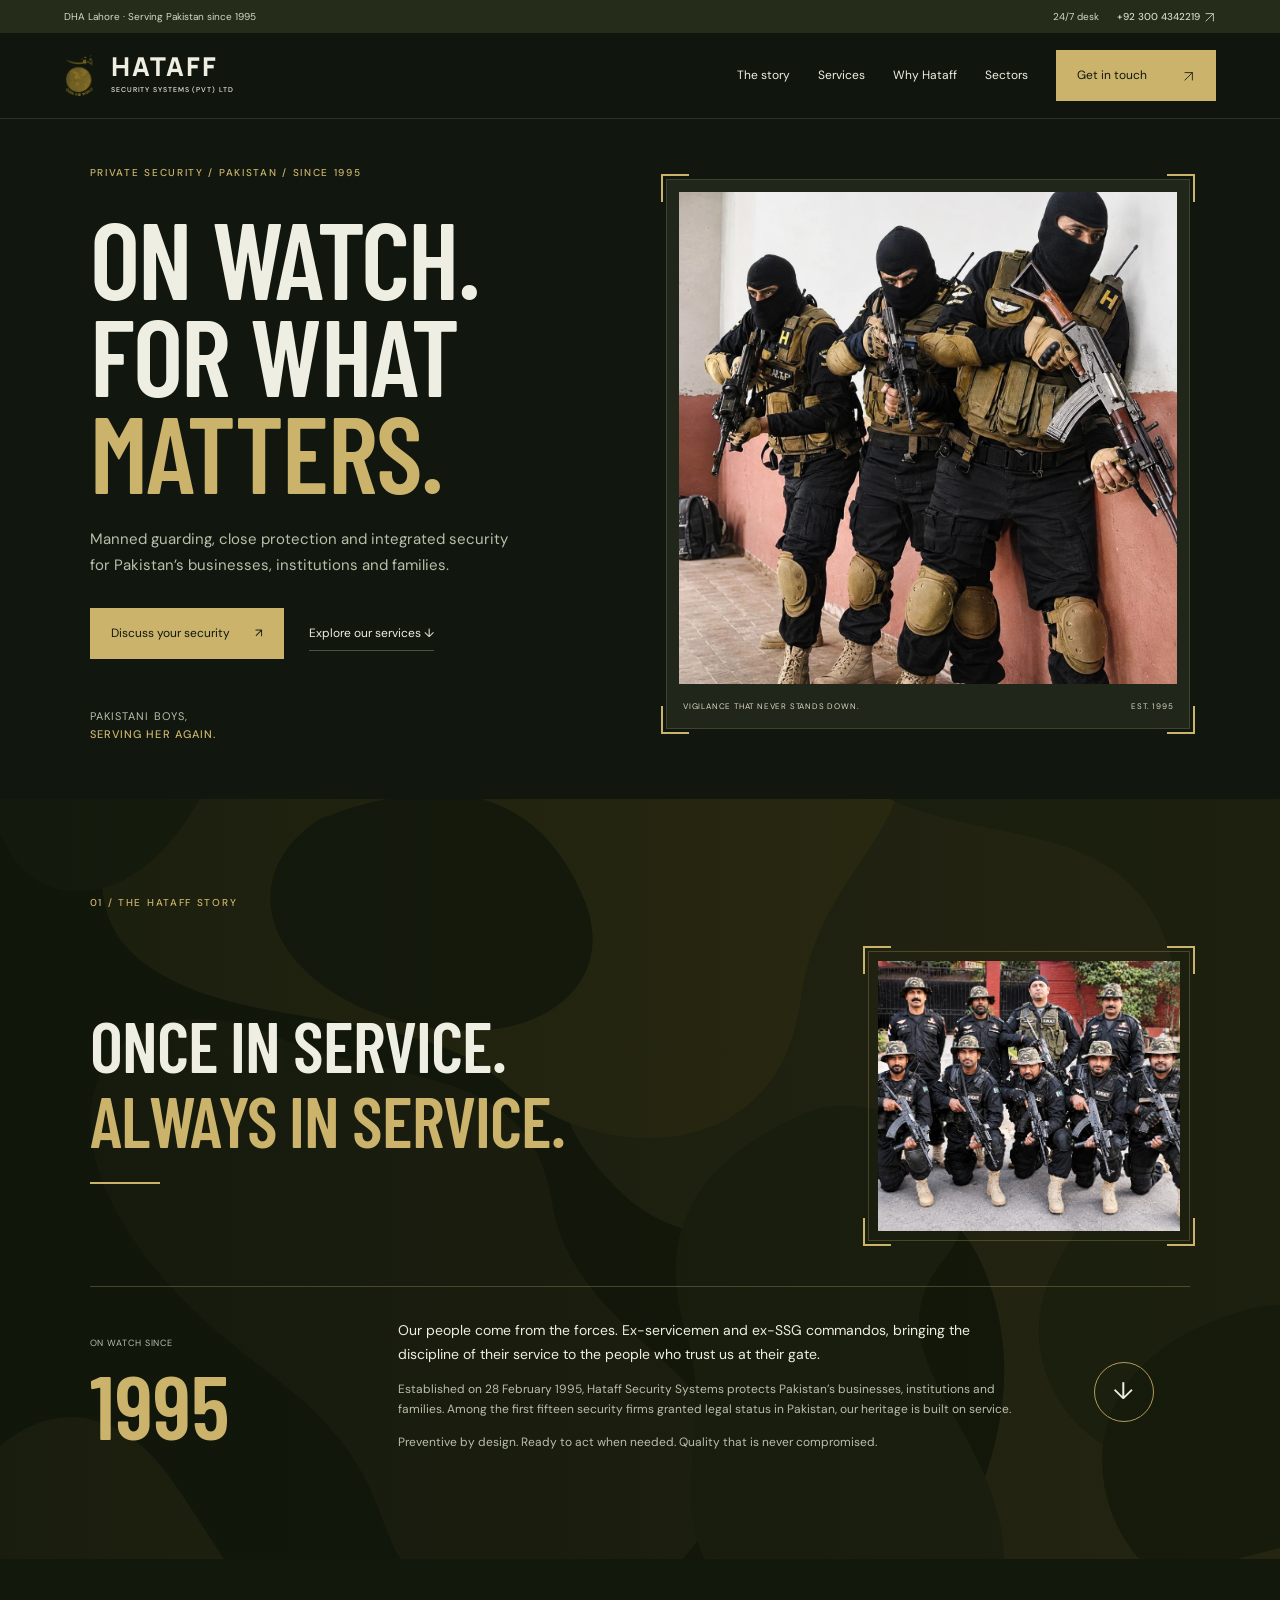
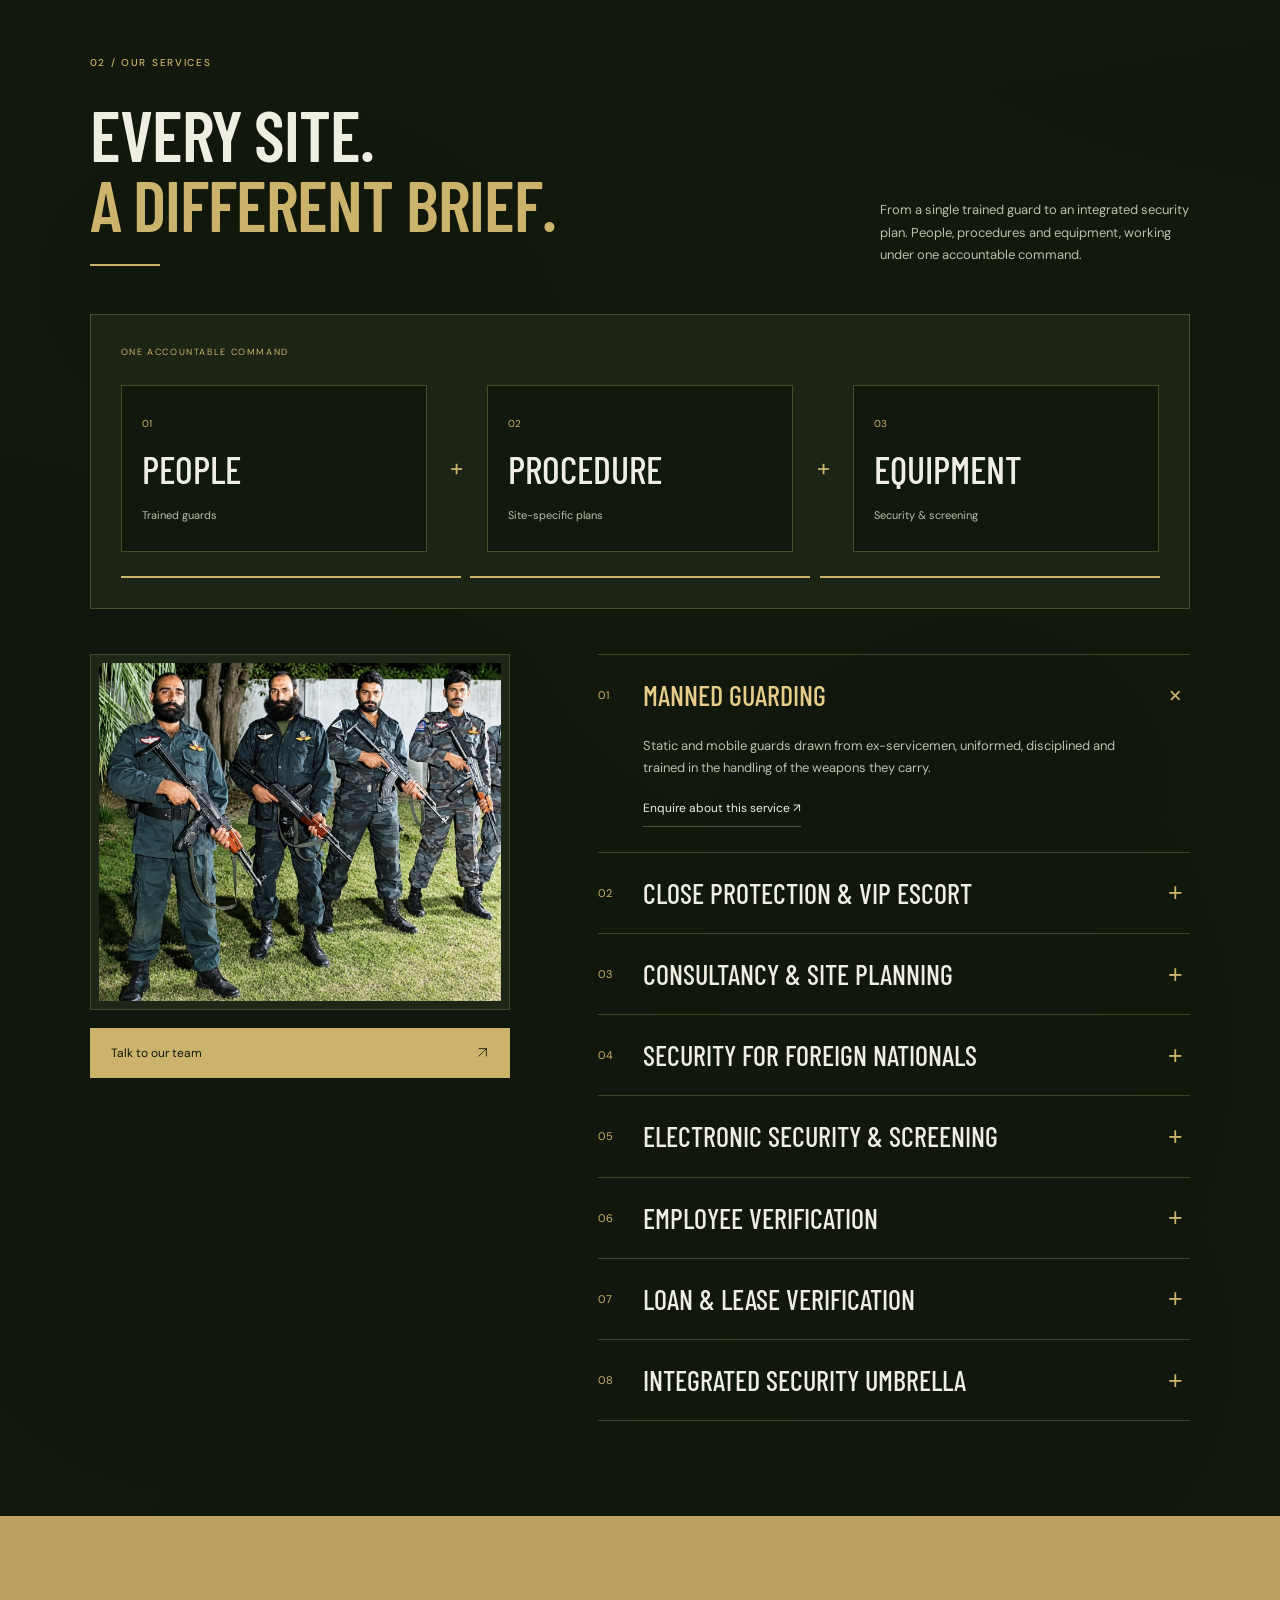
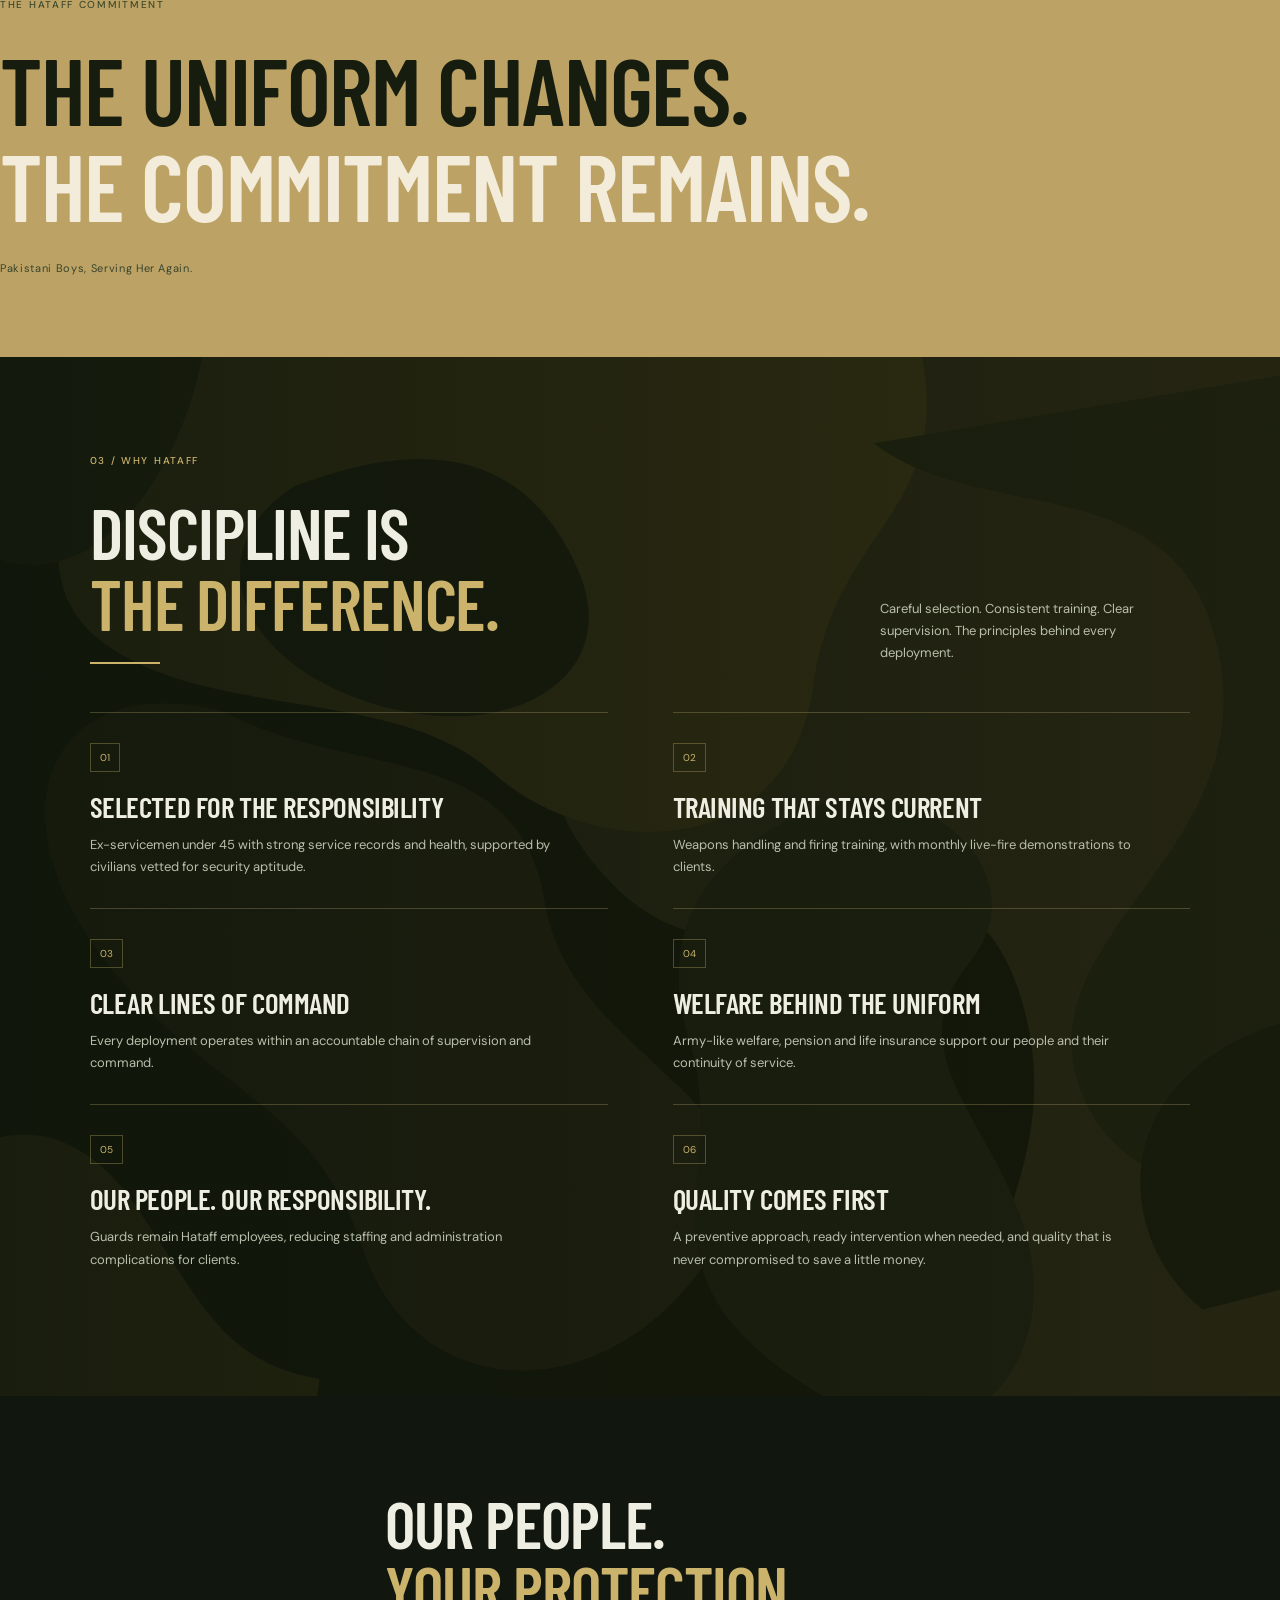
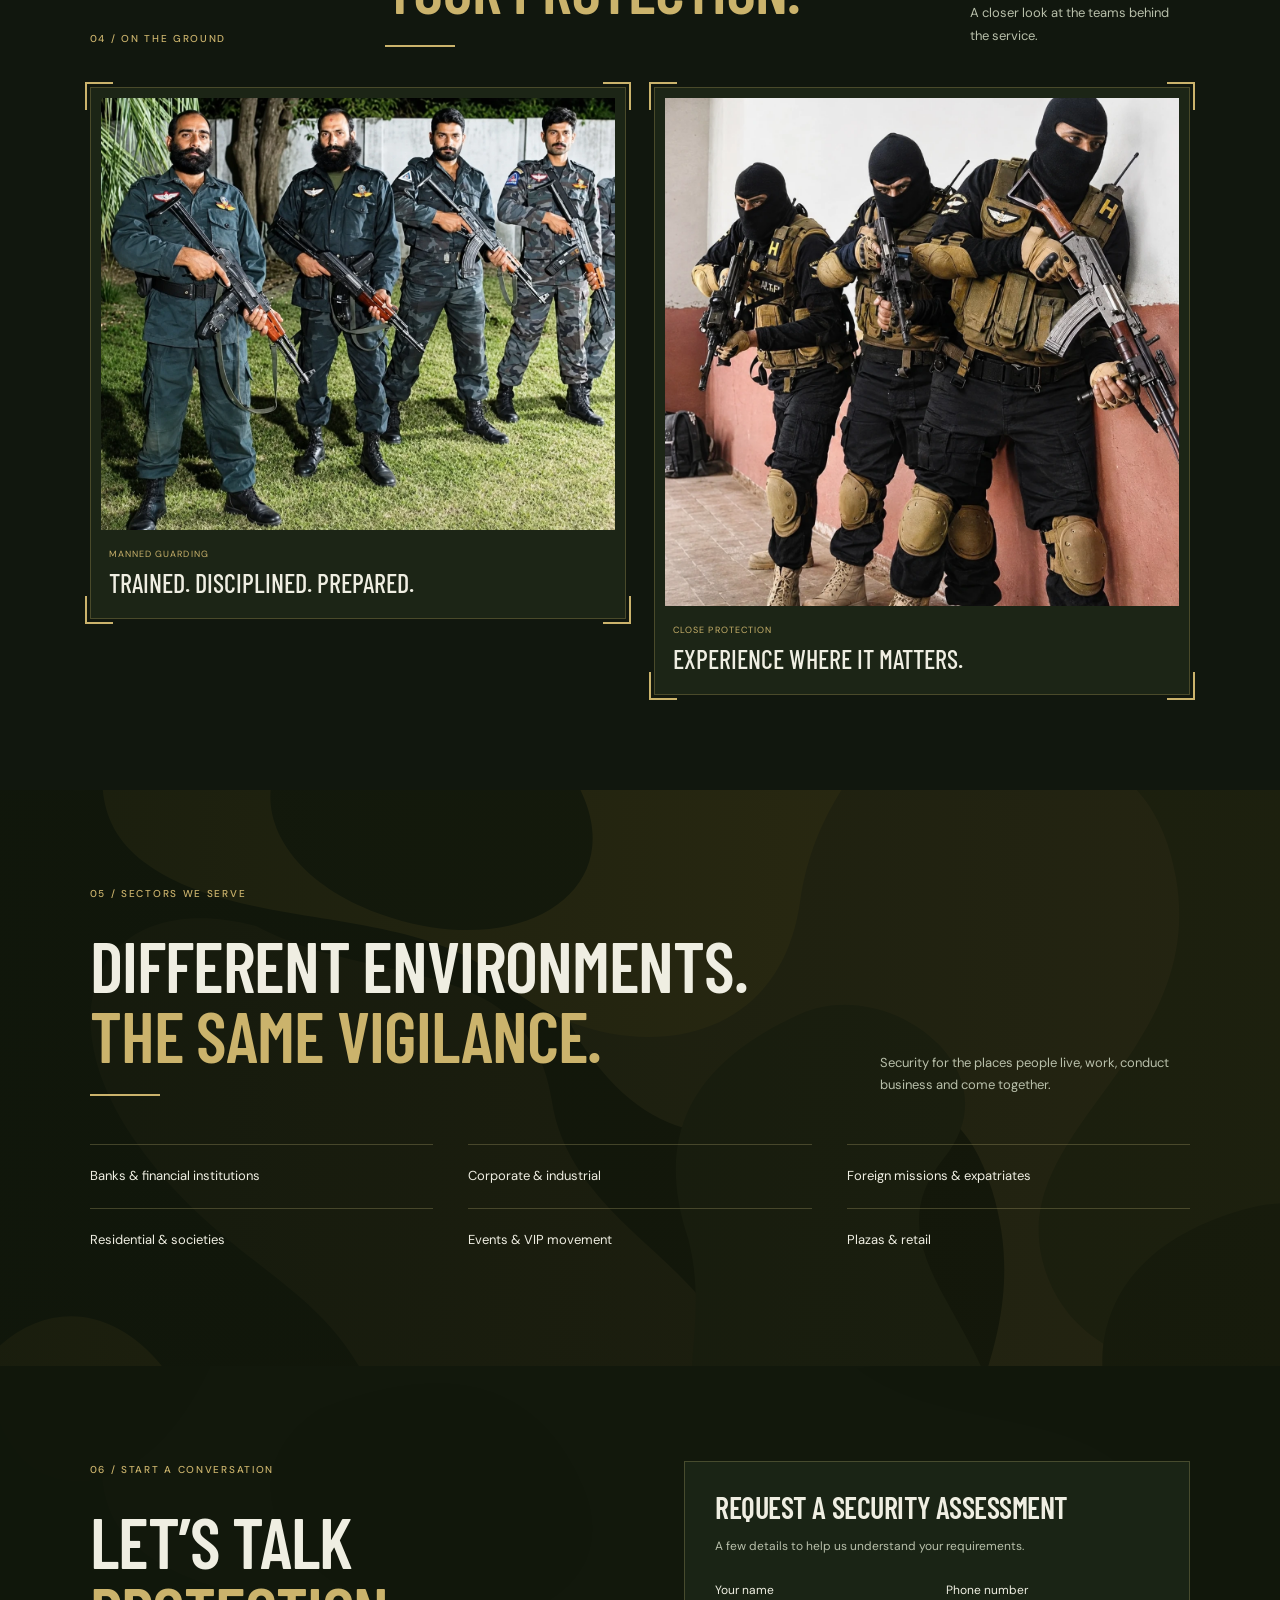
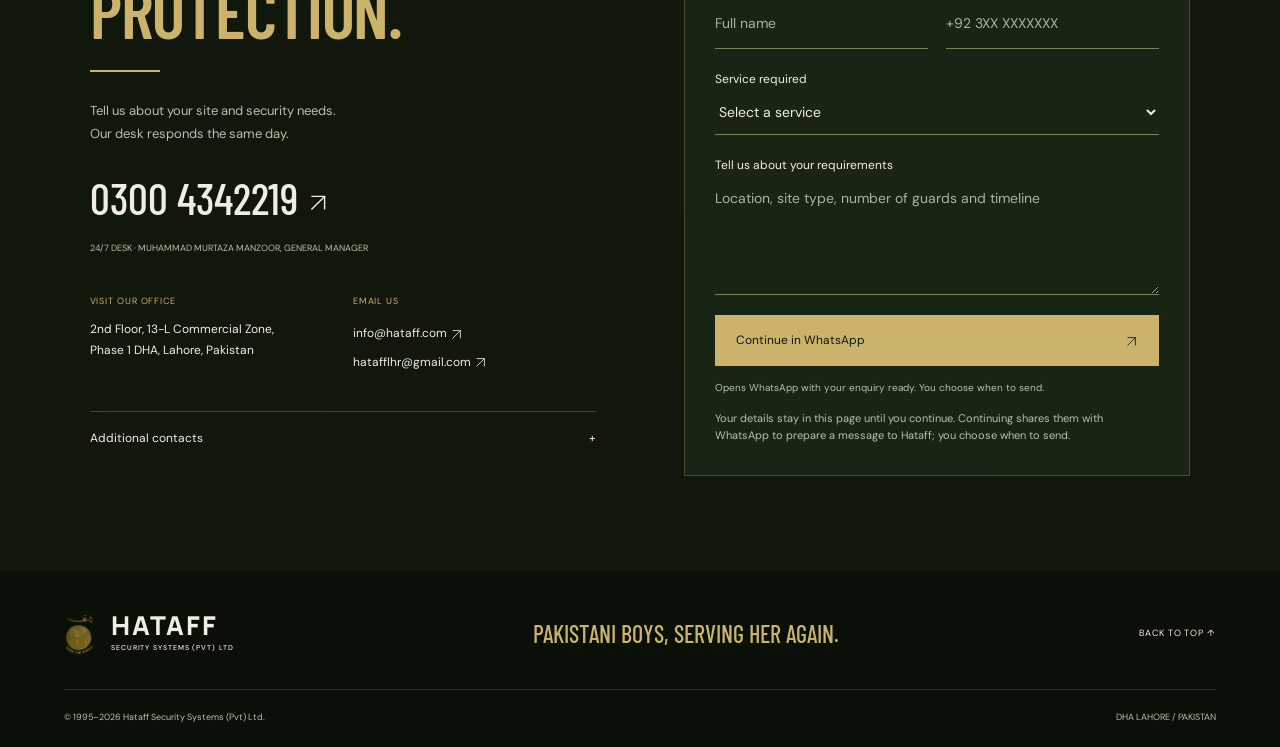
==== commit 6f725611: "Add files via upload" ====
--- a/index.html
+++ b/index.html
@@ -1,14 +1,14 @@
 <!DOCTYPE html>
 
-<html lang="en"><head><meta charset="utf-8"/><meta content="width=device-width, initial-scale=1" name="viewport"/><title>Private Security Services in Pakistan | Hataff Security</title><meta content="Hataff Security Systems provides manned guarding, close protection, security consultancy and verification in Pakistan. Based in Lahore since 1995." name="description"/><link href="assets/fonts/fonts.css" rel="stylesheet"/><link href="https://www.hataff.com/" rel="canonical"/><link href="assets/favicon.png" rel="icon" type="image/png"/><link as="image" fetchpriority="high" href="assets/tactical.webp" rel="preload"/><meta content="website" property="og:type"/><meta content="Hataff Security Systems" property="og:site_name"/><meta content="Hataff Security — On Watch Since 1995" property="og:title"/><meta content="Hataff Security Systems provides manned guarding, close protection, security consultancy and verification in Pakistan. Based in Lahore since 1995." property="og:description"/><meta content="https://www.hataff.com/" property="og:url"/><meta content="https://www.hataff.com/assets/social-card.jpg" property="og:image"/><meta content="Hataff Security Systems — Private security in Pakistan since 1995" property="og:image:alt"/><meta content="summary_large_image" name="twitter:card"/><meta content="#121510" name="theme-color"/><script type="application/ld+json">{"@context": "https://schema.org", "@type": "Organization", "name": "Hataff Security Systems (Pvt) Ltd", "url": "https://www.hataff.com/", "logo": "https://www.hataff.com/assets/logo.webp", "foundingDate": "1995-02-28", "telephone": "+92-300-4342219", "email": "info@hataff.com", "address": {"@type": "PostalAddress", "streetAddress": "2nd Floor, 13-L Commercial Zone, Phase 1 DHA", "addressLocality": "Lahore", "addressCountry": "PK"}}</script><link href="style.css" rel="stylesheet"/></head><body>
+<html lang="en"><head><meta charset="utf-8"/><meta content="width=device-width, initial-scale=1" name="viewport"/><title>Private Security Services in Pakistan | Hataff Security</title><meta content="Hataff Security Systems provides manned guarding, close protection, security consultancy and verification in Pakistan. Based in Lahore since 1995." name="description"/><link href="assets/fonts/fonts.css" rel="stylesheet"/><link href="https://www.hataff.com/" rel="canonical"/><link href="assets/favicon.png" rel="icon" type="image/png"/><link as="image" fetchpriority="high" href="assets/tactical.webp" rel="preload"/><meta content="website" property="og:type"/><meta content="Hataff Security Systems" property="og:site_name"/><meta content="Hataff Security — On Watch Since 1995" property="og:title"/><meta content="Hataff Security Systems provides manned guarding, close protection, security consultancy and verification in Pakistan. Based in Lahore since 1995." property="og:description"/><meta content="https://www.hataff.com/" property="og:url"/><meta content="https://www.hataff.com/assets/social-card.jpg" property="og:image"/><meta content="Hataff Security Systems — Private security in Pakistan since 1995" property="og:image:alt"/><meta content="summary_large_image" name="twitter:card"/><meta content="#121510" name="theme-color"/><script type="application/ld+json">{"@context": "https://schema.org", "@type": "Organization", "name": "Hataff Security Systems (Pvt) Ltd", "url": "https://www.hataff.com/", "logo": "https://www.hataff.com/assets/logo.webp", "foundingDate": "1995-02-28", "telephone": "+92-300-4342219", "email": "info@hataff.com", "address": {"@type": "PostalAddress", "streetAddress": "2nd Floor, 13-L Commercial Zone, Phase 1 DHA", "addressLocality": "Lahore", "addressCountry": "PK"}}</script><link href="style.css" rel="stylesheet"/><link href="assembly.css" rel="stylesheet"/></head><body>
 <a class="skip" href="#main">Skip to content</a><div class="utility"><span>DHA Lahore · Serving Pakistan since 1995</span><a href="tel:+923004342219">24/7 desk <b>+92 300 4342219 <svg aria-hidden="true" class="arrow" viewbox="0 0 20 20"><path d="M4 16 16 4M4 4h12v12" fill="none" stroke="currentColor" stroke-width="1.3"></path></svg></b></a></div>
 <header><a class="brand" href="#home"><img alt="" decoding="async" height="340" src="assets/logo.webp" width="285"/><span>HATAFF<small>SECURITY SYSTEMS (PVT) LTD</small></span></a><button aria-controls="nav" aria-expanded="false" aria-label="Open navigation" class="menu" type="button">Menu <span aria-hidden="true">☰</span></button><nav aria-label="Main navigation" id="nav"><a href="#about">The story</a><a href="#services">Services</a><a href="#why">Why Hataff</a><a href="#sectors">Sectors</a><a class="nav-cta" href="#contact">Get in touch <span><svg aria-hidden="true" class="arrow" viewbox="0 0 20 20"><path d="M4 16 16 4M4 4h12v12" fill="none" stroke="currentColor" stroke-width="1.3"></path></svg></span></a></nav></header>
-<main id="main"><section aria-label="Hataff private security since 1995" class="hero section" id="home"><div class="hero-copy"><p class="eyebrow">PRIVATE SECURITY / PAKISTAN / SINCE 1995</p><h1><span>ON WATCH.</span><span>FOR WHAT</span><span class="gold">MATTERS.</span></h1><p class="hero-intro">Manned guarding, close protection and integrated security for Pakistan’s businesses, institutions and families.</p><div class="hero-actions"><a class="button" href="#contact">Discuss your security <span aria-hidden="true">↗</span></a><a class="text-link" href="#services">Explore our services <span aria-hidden="true">↓</span></a></div><div class="hero-signature">Pakistani Boys,<br/><strong>Serving Her Again.</strong></div></div><figure class="hero-photo"><img alt="Hataff tactical team — all three members shown" decoding="async" fetchpriority="high" height="1246" src="assets/tactical.webp" width="1262"/><figcaption><span>VIGILANCE THAT NEVER STANDS DOWN.</span><span>EST. 1995</span></figcaption></figure></section>
-<section class="story section army-pattern" id="about"><div class="eyebrow">01 / THE HATAFF STORY</div><div class="story-statement reveal"><h2>Once in service.<br/><em>Always in service.</em></h2><div class="story-portrait"><img alt="Hataff security group portrait" decoding="async" height="1186" loading="lazy" src="assets/team.webp" width="1327"/></div></div><div class="story-bottom"><div class="story-date"><span>ON WATCH SINCE</span><strong>1995</strong></div><div><p class="story-lead">Our people come from the forces. Ex-servicemen and ex-SSG commandos, bringing the discipline of their service to the people who trust us at their gate.</p><p>Established on 28 February 1995, Hataff Security Systems protects Pakistan’s businesses, institutions and families. Among the first fifteen security firms granted legal status in Pakistan, our heritage is built on service.</p><p>Preventive by design. Ready to act when needed. Quality that is never compromised.</p></div><a aria-label="Explore services" class="round-link" href="#services">↓</a></div></section>
-<section class="services section army-pattern" id="services"><div class="section-heading reveal"><div><div class="eyebrow">02 / OUR SERVICES</div><h2>Every site.<br/><em>A different brief.</em></h2></div><p>From a single trained guard to an integrated security plan. People, procedures and equipment, working under one accountable command.</p></div><div class="service-layout"><aside><img alt="Uniformed Hataff security guards" decoding="async" height="1149" loading="lazy" src="assets/guards.webp" width="1368"/><a class="button" href="#contact">Talk to our team <svg aria-hidden="true" class="arrow" viewbox="0 0 20 20"><path d="M4 16 16 4M4 4h12v12" fill="none" stroke="currentColor" stroke-width="1.3"></path></svg></a></aside><div class="service-list" id="service-list"><article class="service reveal" id="service-1"><details open=""><summary><span class="service-number">01</span><span>Manned guarding</span><span aria-hidden="true" class="plus">+</span></summary><div class="service-content"><p>Static and mobile guards drawn from ex-servicemen, uniformed, disciplined and trained in the handling of the weapons they carry.</p><a aria-label="Enquire about Manned guarding" class="text-link" data-service="0" href="#contact">Enquire about this service ↗</a></div></details></article><article class="service reveal" id="service-2"><details><summary><span class="service-number">02</span><span>Close protection &amp; VIP escort</span><span aria-hidden="true" class="plus">+</span></summary><div class="service-content"><p>Personal protection led by ex-SSG commandos, safeguarding individuals and their movements.</p><a aria-label="Enquire about Close protection &amp; VIP escort" class="text-link" data-service="1" href="#contact">Enquire about this service ↗</a></div></details></article><article class="service reveal" id="service-3"><details><summary><span class="service-number">03</span><span>Consultancy &amp; site planning</span><span aria-hidden="true" class="plus">+</span></summary><div class="service-content"><p>Security plans for plazas, factories, offices and complexes, built around the risks of each site.</p><a aria-label="Enquire about Consultancy &amp; site planning" class="text-link" data-service="2" href="#contact">Enquire about this service ↗</a></div></details></article><article class="service reveal" id="service-4"><details><summary><span class="service-number">04</span><span>Security for foreign nationals</span><span aria-hidden="true" class="plus">+</span></summary><div class="service-content"><p>Protection for expatriates and foreign staff at home, at work and in transit, with round-the-clock vigilance.</p><a aria-label="Enquire about Security for foreign nationals" class="text-link" data-service="3" href="#contact">Enquire about this service ↗</a></div></details></article><article class="service reveal" id="service-5"><details><summary><span class="service-number">05</span><span>Electronic security &amp; screening</span><span aria-hidden="true" class="plus">+</span></summary><div class="service-content"><p>Walk-through gates, metal detectors, night-vision devices and surveillance equipment for premises and events.</p><a aria-label="Enquire about Electronic security &amp; screening" class="text-link" data-service="4" href="#contact">Enquire about this service ↗</a></div></details></article><article class="service reveal" id="service-6"><details><summary><span class="service-number">06</span><span>Employee verification</span><span aria-hidden="true" class="plus">+</span></summary><div class="service-content"><p>Pre-deployment verification through home surroundings and local police.</p><a aria-label="Enquire about Employee verification" class="text-link" data-service="5" href="#contact">Enquire about this service ↗</a></div></details></article><article class="service reveal" id="service-7"><details><summary><span class="service-number">07</span><span>Loan &amp; lease verification</span><span aria-hidden="true" class="plus">+</span></summary><div class="service-content"><p>A countrywide human network verifying loan and lease applicants for banks.</p><a aria-label="Enquire about Loan &amp; lease verification" class="text-link" data-service="6" href="#contact">Enquire about this service ↗</a></div></details></article><article class="service reveal" id="service-8"><details><summary><span class="service-number">08</span><span>Integrated security umbrella</span><span aria-hidden="true" class="plus">+</span></summary><div class="service-content"><p>People, procedures and equipment brought together in one coordinated security plan.</p><a aria-label="Enquire about Integrated security umbrella" class="text-link" data-service="7" href="#contact">Enquire about this service ↗</a></div></details></article></div></div></section>
+<main id="main"><section aria-label="Hataff private security since 1995" class="hero section" id="home"><div class="hero-copy"><p class="eyebrow">PRIVATE SECURITY / PAKISTAN / SINCE 1995</p><h1><span>ON WATCH.</span><span>FOR WHAT</span><span class="gold">MATTERS.</span></h1><p class="hero-intro">Manned guarding, close protection and integrated security for Pakistan’s businesses, institutions and families.</p><div class="hero-actions"><a class="button" href="#contact">Discuss your security <span aria-hidden="true">↗</span></a><a class="text-link" href="#services">Explore our services <span aria-hidden="true">↓</span></a></div><div class="hero-signature">Pakistani Boys,<br/><strong>Serving Her Again.</strong></div></div><figure class="hero-photo frame-build"><img alt="Hataff tactical team — all three members shown" decoding="async" fetchpriority="high" height="1246" src="assets/tactical.webp" width="1262"/><figcaption><span>VIGILANCE THAT NEVER STANDS DOWN.</span><span>EST. 1995</span></figcaption><i aria-hidden="true" class="frame-corner corner-0"></i><i aria-hidden="true" class="frame-corner corner-1"></i><i aria-hidden="true" class="frame-corner corner-2"></i><i aria-hidden="true" class="frame-corner corner-3"></i></figure></section>
+<section class="story section army-pattern" id="about"><div class="eyebrow">01 / THE HATAFF STORY</div><div class="story-statement reveal"><h2 aria-label="Once in service. Always in service." class="assemble-heading"><span aria-hidden="true" class="assemble-word">Once </span><span aria-hidden="true" class="assemble-word">in </span><span aria-hidden="true" class="assemble-word">service. </span><br/><em><span aria-hidden="true" class="assemble-word">Always </span><span aria-hidden="true" class="assemble-word">in </span><span aria-hidden="true" class="assemble-word">service. </span></em></h2><div class="story-portrait frame-build"><img alt="Hataff security group portrait" decoding="async" height="1186" loading="lazy" src="assets/team.webp" width="1327"/><i aria-hidden="true" class="frame-corner corner-0"></i><i aria-hidden="true" class="frame-corner corner-1"></i><i aria-hidden="true" class="frame-corner corner-2"></i><i aria-hidden="true" class="frame-corner corner-3"></i></div></div><div class="story-bottom"><div class="story-date"><span>ON WATCH SINCE</span><strong>1995</strong></div><div><p class="story-lead">Our people come from the forces. Ex-servicemen and ex-SSG commandos, bringing the discipline of their service to the people who trust us at their gate.</p><p>Established on 28 February 1995, Hataff Security Systems protects Pakistan’s businesses, institutions and families. Among the first fifteen security firms granted legal status in Pakistan, our heritage is built on service.</p><p>Preventive by design. Ready to act when needed. Quality that is never compromised.</p></div><a aria-label="Explore services" class="round-link" href="#services">↓</a></div></section>
+<section class="services section army-pattern" id="services"><div class="section-heading reveal"><div><div class="eyebrow">02 / OUR SERVICES</div><h2 aria-label="Every site. A different brief." class="assemble-heading"><span aria-hidden="true" class="assemble-word">Every </span><span aria-hidden="true" class="assemble-word">site. </span><br/><em><span aria-hidden="true" class="assemble-word">A </span><span aria-hidden="true" class="assemble-word">different </span><span aria-hidden="true" class="assemble-word">brief. </span></em></h2></div><p>From a single trained guard to an integrated security plan. People, procedures and equipment, working under one accountable command.</p></div><div aria-label="People, procedure and equipment under one accountable command" class="assembly-scene"><div aria-hidden="true" class="assembly-label">ONE ACCOUNTABLE COMMAND</div><div aria-hidden="true" class="assembly-pieces"><div><small>01</small><strong>PEOPLE</strong><span>Trained guards</span></div><b>+</b><div><small>02</small><strong>PROCEDURE</strong><span>Site-specific plans</span></div><b>+</b><div><small>03</small><strong>EQUIPMENT</strong><span>Security &amp; screening</span></div></div><div aria-hidden="true" class="assembly-track"><i></i><i></i><i></i></div></div><div class="service-layout"><aside><img alt="Uniformed Hataff security guards" decoding="async" height="1149" loading="lazy" src="assets/guards.webp" width="1368"/><a class="button" href="#contact">Talk to our team <svg aria-hidden="true" class="arrow" viewbox="0 0 20 20"><path d="M4 16 16 4M4 4h12v12" fill="none" stroke="currentColor" stroke-width="1.3"></path></svg></a></aside><div class="service-list" id="service-list"><article class="service reveal assemble-item" id="service-1" style="--piece-index:0"><details open=""><summary><span class="service-number">01</span><span>Manned guarding</span><span aria-hidden="true" class="plus">+</span></summary><div class="service-content"><p>Static and mobile guards drawn from ex-servicemen, uniformed, disciplined and trained in the handling of the weapons they carry.</p><a aria-label="Enquire about Manned guarding" class="text-link" data-service="0" href="#contact">Enquire about this service ↗</a></div></details></article><article class="service reveal assemble-item" id="service-2" style="--piece-index:1"><details><summary><span class="service-number">02</span><span>Close protection &amp; VIP escort</span><span aria-hidden="true" class="plus">+</span></summary><div class="service-content"><p>Personal protection led by ex-SSG commandos, safeguarding individuals and their movements.</p><a aria-label="Enquire about Close protection &amp; VIP escort" class="text-link" data-service="1" href="#contact">Enquire about this service ↗</a></div></details></article><article class="service reveal assemble-item" id="service-3" style="--piece-index:2"><details><summary><span class="service-number">03</span><span>Consultancy &amp; site planning</span><span aria-hidden="true" class="plus">+</span></summary><div class="service-content"><p>Security plans for plazas, factories, offices and complexes, built around the risks of each site.</p><a aria-label="Enquire about Consultancy &amp; site planning" class="text-link" data-service="2" href="#contact">Enquire about this service ↗</a></div></details></article><article class="service reveal assemble-item" id="service-4" style="--piece-index:0"><details><summary><span class="service-number">04</span><span>Security for foreign nationals</span><span aria-hidden="true" class="plus">+</span></summary><div class="service-content"><p>Protection for expatriates and foreign staff at home, at work and in transit, with round-the-clock vigilance.</p><a aria-label="Enquire about Security for foreign nationals" class="text-link" data-service="3" href="#contact">Enquire about this service ↗</a></div></details></article><article class="service reveal assemble-item" id="service-5" style="--piece-index:1"><details><summary><span class="service-number">05</span><span>Electronic security &amp; screening</span><span aria-hidden="true" class="plus">+</span></summary><div class="service-content"><p>Walk-through gates, metal detectors, night-vision devices and surveillance equipment for premises and events.</p><a aria-label="Enquire about Electronic security &amp; screening" class="text-link" data-service="4" href="#contact">Enquire about this service ↗</a></div></details></article><article class="service reveal assemble-item" id="service-6" style="--piece-index:2"><details><summary><span class="service-number">06</span><span>Employee verification</span><span aria-hidden="true" class="plus">+</span></summary><div class="service-content"><p>Pre-deployment verification through home surroundings and local police.</p><a aria-label="Enquire about Employee verification" class="text-link" data-service="5" href="#contact">Enquire about this service ↗</a></div></details></article><article class="service reveal assemble-item" id="service-7" style="--piece-index:0"><details><summary><span class="service-number">07</span><span>Loan &amp; lease verification</span><span aria-hidden="true" class="plus">+</span></summary><div class="service-content"><p>A countrywide human network verifying loan and lease applicants for banks.</p><a aria-label="Enquire about Loan &amp; lease verification" class="text-link" data-service="6" href="#contact">Enquire about this service ↗</a></div></details></article><article class="service reveal assemble-item" id="service-8" style="--piece-index:1"><details><summary><span class="service-number">08</span><span>Integrated security umbrella</span><span aria-hidden="true" class="plus">+</span></summary><div class="service-content"><p>People, procedures and equipment brought together in one coordinated security plan.</p><a aria-label="Enquire about Integrated security umbrella" class="text-link" data-service="7" href="#contact">Enquire about this service ↗</a></div></details></article></div></div></section>
 <section class="creed army-pattern creed-sequence"><div class="eyebrow reveal">THE HATAFF COMMITMENT</div><p class="reveal creed-type">The uniform changes.<br/><em>The commitment remains.</em></p><span class="reveal">Pakistani Boys, Serving Her Again.</span></section>
-<section class="why section army-pattern" id="why"><div class="section-heading reveal"><div><div class="eyebrow">03 / WHY HATAFF</div><h2>Discipline is<br/><em>the difference.</em></h2></div><p>Careful selection. Consistent training. Clear supervision. The principles behind every deployment.</p></div><div class="principles" id="principles"><article class="principle reveal"><span>01</span><h3>Selected for the responsibility</h3><p>Ex-servicemen under 45 with strong service records and health, supported by civilians vetted for security aptitude.</p></article><article class="principle reveal"><span>02</span><h3>Training that stays current</h3><p>Weapons handling and firing training, with monthly live-fire demonstrations to clients.</p></article><article class="principle reveal"><span>03</span><h3>Clear lines of command</h3><p>Every deployment operates within an accountable chain of supervision and command.</p></article><article class="principle reveal"><span>04</span><h3>Welfare behind the uniform</h3><p>Army-like welfare, pension and life insurance support our people and their continuity of service.</p></article><article class="principle reveal"><span>05</span><h3>Our people. Our responsibility.</h3><p>Guards remain Hataff employees, reducing staffing and administration complications for clients.</p></article><article class="principle reveal"><span>06</span><h3>Quality comes first</h3><p>A preventive approach, ready intervention when needed, and quality that is never compromised to save a little money.</p></article></div></section>
-<section class="gallery section"><div class="gallery-heading reveal"><div class="eyebrow">04 / ON THE GROUND</div><h2>Our people.<br/><em>Your protection.</em></h2><p>A closer look at the teams behind the service.</p></div><button class="gallery-photo reveal" data-caption="Trained, disciplined guards" data-image="assets/guards.webp" type="button"><img alt="View Hataff uniformed guards photograph" decoding="async" height="1149" loading="lazy" src="assets/guards.webp" width="1368"/><span><small>MANNED GUARDING</small>Trained. Disciplined. Prepared.</span></button><button class="gallery-photo reveal" data-caption="Special response teams" data-image="assets/tactical.webp" type="button"><img alt="View Hataff tactical team photograph" decoding="async" height="1246" loading="lazy" src="assets/tactical.webp" width="1262"/><span><small>CLOSE PROTECTION</small>Experience where it matters.</span></button></section>
-<section class="sectors section army-pattern" id="sectors"><div class="eyebrow reveal">05 / SECTORS WE SERVE</div><div class="section-heading reveal"><h2>Different environments.<br/><em>The same vigilance.</em></h2><p>Security for the places people live, work, conduct business and come together.</p></div><div class="sector-list"><span>Banks &amp; financial institutions</span><span>Corporate &amp; industrial</span><span>Foreign missions &amp; expatriates</span><span>Residential &amp; societies</span><span>Events &amp; VIP movement</span><span>Plazas &amp; retail</span></div></section>
-<section class="contact section army-pattern" id="contact"><div class="contact-copy reveal"><div class="eyebrow">06 / START A CONVERSATION</div><h2>LET’S TALK<br/><em>PROTECTION.</em></h2><p>Tell us about your site and security needs.<br/>Our desk responds the same day.</p><a class="main-phone" href="tel:+923004342219">0300 4342219 <svg aria-hidden="true" class="arrow" viewbox="0 0 20 20"><path d="M4 16 16 4M4 4h12v12" fill="none" stroke="currentColor" stroke-width="1.3"></path></svg></a><span class="desk-label">24/7 DESK · MUHAMMAD MURTAZA MANZOOR, GENERAL MANAGER</span><div class="contact-details"><div><small>VISIT OUR OFFICE</small><p>2nd Floor, 13-L Commercial Zone,<br/>Phase 1 DHA, Lahore, Pakistan</p></div><div><small>EMAIL US</small><a href="mailto:info@hataff.com">info@hataff.com <svg aria-hidden="true" class="arrow" viewbox="0 0 20 20"><path d="M4 16 16 4M4 4h12v12" fill="none" stroke="currentColor" stroke-width="1.3"></path></svg></a><a href="mailto:hatafflhr@gmail.com">hatafflhr@gmail.com <svg aria-hidden="true" class="arrow" viewbox="0 0 20 20"><path d="M4 16 16 4M4 4h12v12" fill="none" stroke="currentColor" stroke-width="1.3"></path></svg></a></div></div><details><summary>Additional contacts <span>+</span></summary><p>Finance Manager · Agha Zuhaib Khan<br/><a href="tel:+923449333332">0344 9333332</a></p><p>Administration Manager · Muhammad Azhar Bhatti<br/><a href="tel:+923004189154">0300 4189154</a></p></details></div><form action="https://wa.me/923004342219" class="enquiry reveal" id="enquiry" method="get"><h3>Request a security assessment</h3><p>A few details to help us understand your requirements.</p><div class="field-row"><label>Your name<input autocomplete="name" id="enquiry-name" maxlength="100" name="name" placeholder="Full name" required=""/></label><label>Phone number<input autocomplete="tel" id="enquiry-phone" inputmode="tel" maxlength="30" minlength="7" name="phone" pattern="[+0-9\s().-]{7,30}" placeholder="+92 3XX XXXXXXX" required="" title="Use 7 to 30 characters: numbers, spaces, +, brackets, dots or hyphens." type="tel"/></label></div><label>Service required<select id="enquiry-service" name="service" required=""><option value="">Select a service</option><option>Manned guarding</option><option>Close protection / VIP escort</option><option>Security consultancy &amp; site planning</option><option>Security for foreign nationals</option><option>Electronic security &amp; screening</option><option>Employee verification</option><option>Loan &amp; lease verification</option><option>Integrated security umbrella</option></select></label><label>Tell us about your requirements<textarea id="enquiry-details" maxlength="2000" name="details" placeholder="Location, site type, number of guards and timeline" rows="4"></textarea></label><button class="button" disabled="" type="submit">Continue in WhatsApp <span><svg aria-hidden="true" class="arrow" viewbox="0 0 20 20"><path d="M4 16 16 4M4 4h12v12" fill="none" stroke="currentColor" stroke-width="1.3"></path></svg></span></button><small class="form-note">Opens WhatsApp with your enquiry ready. You choose when to send.</small><noscript>The enquiry form needs JavaScript. Call 0300 4342219 or email info@hataff.com to discuss your requirements.</noscript><p aria-live="polite" class="form-status" id="form-status" role="status"></p><p class="privacy-note">Your details stay in this page until you continue. Continuing shares them with WhatsApp to prepare a message to Hataff; you choose when to send.</p></form></section></main>
-<footer><div class="footer-top"><a class="brand" href="#home"><img alt="" decoding="async" height="340" src="assets/logo.webp" width="285"/><span>HATAFF<small>SECURITY SYSTEMS (PVT) LTD</small></span></a><p>Pakistani Boys, Serving Her Again.</p><a href="#home">BACK TO TOP ↑</a></div><div class="footer-bottom"><span>© 1995–2026 Hataff Security Systems (Pvt) Ltd.</span><span>DHA LAHORE / PAKISTAN</span></div></footer><dialog aria-labelledby="gallery-caption" id="lightbox"><button aria-label="Close photograph" class="close-dialog" type="button">×</button><img alt="Selected Hataff team photograph"/><p id="gallery-caption"></p></dialog><script defer="" src="script.js"></script></body></html>
+<section class="why section army-pattern" id="why"><div class="section-heading reveal"><div><div class="eyebrow">03 / WHY HATAFF</div><h2 aria-label="Discipline is the difference." class="assemble-heading"><span aria-hidden="true" class="assemble-word">Discipline </span><span aria-hidden="true" class="assemble-word">is </span><br/><em><span aria-hidden="true" class="assemble-word">the </span><span aria-hidden="true" class="assemble-word">difference. </span></em></h2></div><p>Careful selection. Consistent training. Clear supervision. The principles behind every deployment.</p></div><div class="principles" id="principles"><article class="principle reveal assemble-item" style="--piece-index:2"><span>01</span><h3>Selected for the responsibility</h3><p>Ex-servicemen under 45 with strong service records and health, supported by civilians vetted for security aptitude.</p></article><article class="principle reveal assemble-item" style="--piece-index:0"><span>02</span><h3>Training that stays current</h3><p>Weapons handling and firing training, with monthly live-fire demonstrations to clients.</p></article><article class="principle reveal assemble-item" style="--piece-index:1"><span>03</span><h3>Clear lines of command</h3><p>Every deployment operates within an accountable chain of supervision and command.</p></article><article class="principle reveal assemble-item" style="--piece-index:2"><span>04</span><h3>Welfare behind the uniform</h3><p>Army-like welfare, pension and life insurance support our people and their continuity of service.</p></article><article class="principle reveal assemble-item" style="--piece-index:0"><span>05</span><h3>Our people. Our responsibility.</h3><p>Guards remain Hataff employees, reducing staffing and administration complications for clients.</p></article><article class="principle reveal assemble-item" style="--piece-index:1"><span>06</span><h3>Quality comes first</h3><p>A preventive approach, ready intervention when needed, and quality that is never compromised to save a little money.</p></article></div></section>
+<section class="gallery section"><div class="gallery-heading reveal"><div class="eyebrow">04 / ON THE GROUND</div><h2 aria-label="Our people. Your protection." class="assemble-heading"><span aria-hidden="true" class="assemble-word">Our </span><span aria-hidden="true" class="assemble-word">people. </span><br/><em><span aria-hidden="true" class="assemble-word">Your </span><span aria-hidden="true" class="assemble-word">protection. </span></em></h2><p>A closer look at the teams behind the service.</p></div><button class="gallery-photo reveal frame-build" data-caption="Trained, disciplined guards" data-image="assets/guards.webp" type="button"><img alt="View Hataff uniformed guards photograph" decoding="async" height="1149" loading="lazy" src="assets/guards.webp" width="1368"/><span><small>MANNED GUARDING</small>Trained. Disciplined. Prepared.</span><i aria-hidden="true" class="frame-corner corner-0"></i><i aria-hidden="true" class="frame-corner corner-1"></i><i aria-hidden="true" class="frame-corner corner-2"></i><i aria-hidden="true" class="frame-corner corner-3"></i></button><button class="gallery-photo reveal frame-build" data-caption="Special response teams" data-image="assets/tactical.webp" type="button"><img alt="View Hataff tactical team photograph" decoding="async" height="1246" loading="lazy" src="assets/tactical.webp" width="1262"/><span><small>CLOSE PROTECTION</small>Experience where it matters.</span><i aria-hidden="true" class="frame-corner corner-0"></i><i aria-hidden="true" class="frame-corner corner-1"></i><i aria-hidden="true" class="frame-corner corner-2"></i><i aria-hidden="true" class="frame-corner corner-3"></i></button></section>
+<section class="sectors section army-pattern" id="sectors"><div class="eyebrow reveal">05 / SECTORS WE SERVE</div><div class="section-heading reveal"><h2 aria-label="Different environments. The same vigilance." class="assemble-heading"><span aria-hidden="true" class="assemble-word">Different </span><span aria-hidden="true" class="assemble-word">environments. </span><br/><em><span aria-hidden="true" class="assemble-word">The </span><span aria-hidden="true" class="assemble-word">same </span><span aria-hidden="true" class="assemble-word">vigilance. </span></em></h2><p>Security for the places people live, work, conduct business and come together.</p></div><div class="sector-list"><span class="assemble-item" style="--piece-index:2">Banks &amp; financial institutions</span><span class="assemble-item" style="--piece-index:0">Corporate &amp; industrial</span><span class="assemble-item" style="--piece-index:1">Foreign missions &amp; expatriates</span><span class="assemble-item" style="--piece-index:2">Residential &amp; societies</span><span class="assemble-item" style="--piece-index:0">Events &amp; VIP movement</span><span class="assemble-item" style="--piece-index:1">Plazas &amp; retail</span></div></section>
+<section class="contact section army-pattern" id="contact"><div class="contact-copy reveal"><div class="eyebrow">06 / START A CONVERSATION</div><h2 aria-label="LET’S TALK PROTECTION." class="assemble-heading"><span aria-hidden="true" class="assemble-word">LET’S </span><span aria-hidden="true" class="assemble-word">TALK </span><br/><em><span aria-hidden="true" class="assemble-word">PROTECTION. </span></em></h2><p>Tell us about your site and security needs.<br/>Our desk responds the same day.</p><a class="main-phone" href="tel:+923004342219">0300 4342219 <svg aria-hidden="true" class="arrow" viewbox="0 0 20 20"><path d="M4 16 16 4M4 4h12v12" fill="none" stroke="currentColor" stroke-width="1.3"></path></svg></a><span class="desk-label">24/7 DESK · MUHAMMAD MURTAZA MANZOOR, GENERAL MANAGER</span><div class="contact-details"><div><small>VISIT OUR OFFICE</small><p>2nd Floor, 13-L Commercial Zone,<br/>Phase 1 DHA, Lahore, Pakistan</p></div><div><small>EMAIL US</small><a href="mailto:info@hataff.com">info@hataff.com <svg aria-hidden="true" class="arrow" viewbox="0 0 20 20"><path d="M4 16 16 4M4 4h12v12" fill="none" stroke="currentColor" stroke-width="1.3"></path></svg></a><a href="mailto:hatafflhr@gmail.com">hatafflhr@gmail.com <svg aria-hidden="true" class="arrow" viewbox="0 0 20 20"><path d="M4 16 16 4M4 4h12v12" fill="none" stroke="currentColor" stroke-width="1.3"></path></svg></a></div></div><details><summary>Additional contacts <span>+</span></summary><p>Finance Manager · Agha Zuhaib Khan<br/><a href="tel:+923449333332">0344 9333332</a></p><p>Administration Manager · Muhammad Azhar Bhatti<br/><a href="tel:+923004189154">0300 4189154</a></p></details></div><form action="https://wa.me/923004342219" class="enquiry reveal" id="enquiry" method="get"><h3>Request a security assessment</h3><p>A few details to help us understand your requirements.</p><div class="field-row"><label>Your name<input autocomplete="name" id="enquiry-name" maxlength="100" name="name" placeholder="Full name" required=""/></label><label>Phone number<input autocomplete="tel" id="enquiry-phone" inputmode="tel" maxlength="30" minlength="7" name="phone" pattern="[+0-9\s().-]{7,30}" placeholder="+92 3XX XXXXXXX" required="" title="Use 7 to 30 characters: numbers, spaces, +, brackets, dots or hyphens." type="tel"/></label></div><label>Service required<select id="enquiry-service" name="service" required=""><option value="">Select a service</option><option>Manned guarding</option><option>Close protection / VIP escort</option><option>Security consultancy &amp; site planning</option><option>Security for foreign nationals</option><option>Electronic security &amp; screening</option><option>Employee verification</option><option>Loan &amp; lease verification</option><option>Integrated security umbrella</option></select></label><label>Tell us about your requirements<textarea id="enquiry-details" maxlength="2000" name="details" placeholder="Location, site type, number of guards and timeline" rows="4"></textarea></label><button class="button" disabled="" type="submit">Continue in WhatsApp <span><svg aria-hidden="true" class="arrow" viewbox="0 0 20 20"><path d="M4 16 16 4M4 4h12v12" fill="none" stroke="currentColor" stroke-width="1.3"></path></svg></span></button><small class="form-note">Opens WhatsApp with your enquiry ready. You choose when to send.</small><noscript>The enquiry form needs JavaScript. Call 0300 4342219 or email info@hataff.com to discuss your requirements.</noscript><p aria-live="polite" class="form-status" id="form-status" role="status"></p><p class="privacy-note">Your details stay in this page until you continue. Continuing shares them with WhatsApp to prepare a message to Hataff; you choose when to send.</p></form></section></main>
+<footer><div class="footer-top"><a class="brand" href="#home"><img alt="" decoding="async" height="340" src="assets/logo.webp" width="285"/><span>HATAFF<small>SECURITY SYSTEMS (PVT) LTD</small></span></a><p>Pakistani Boys, Serving Her Again.</p><a href="#home">BACK TO TOP ↑</a></div><div class="footer-bottom"><span>© 1995–2026 Hataff Security Systems (Pvt) Ltd.</span><span>DHA LAHORE / PAKISTAN</span></div></footer><dialog aria-labelledby="gallery-caption" id="lightbox"><button aria-label="Close photograph" class="close-dialog" type="button">×</button><img alt="Selected Hataff team photograph"/><p id="gallery-caption"></p></dialog><script defer="" src="script.js"></script><script defer="" src="assembly.js"></script></body></html>
--- a/assembly.css
+++ b/assembly.css
@@ -0,0 +1,9 @@
+/* Event-triggered choreography. Normal scroll; no pinned timelines or scrub loops. */
+.assemble-word{display:inline-block;white-space:pre;transform-origin:50% 80%}.assemble-heading{position:relative}.assemble-heading:after{content:'';display:block;width:70px;height:2px;background:var(--gold);margin-top:24px;transform-origin:left}.assembly-ready .assemble-heading.is-entering .assemble-word{animation:word-construct .75s cubic-bezier(.16,1,.3,1) both;animation-delay:calc(var(--word-index)*55ms)}.assembly-ready .assemble-heading.is-entering:after{animation:rule-construct .85s cubic-bezier(.16,1,.3,1) both}.assembly-ready .assemble-item.is-entering{animation:panel-construct .65s cubic-bezier(.16,1,.3,1) both;animation-delay:calc(var(--piece-index)*70ms)}
+@keyframes word-construct{0%{opacity:.15;transform:translate3d(var(--word-x,28px),var(--word-y,32px),0) rotate(var(--word-r,5deg)) scale(.94)}45%{opacity:1}100%{opacity:1;transform:translate3d(0,0,0) rotate(0) scale(1)}}@keyframes rule-construct{0%{transform:translateX(50px) scaleX(.1)}45%{transform:translateX(-12px) scaleX(.65)}100%{transform:translateX(0) scaleX(1)}}@keyframes panel-construct{0%{transform:translate3d(var(--panel-x,-30px),20px,0);opacity:.35}100%{transform:none;opacity:1}}
+.frame-build{position:relative;isolation:isolate}.frame-corner{position:absolute;width:28px;height:28px;border:solid var(--gold);z-index:2;pointer-events:none}.corner-0{top:-6px;left:-6px;border-width:2px 0 0 2px}.corner-1{top:-6px;right:-6px;border-width:2px 2px 0 0}.corner-2{bottom:-6px;left:-6px;border-width:0 0 2px 2px}.corner-3{bottom:-6px;right:-6px;border-width:0 2px 2px 0}.assembly-ready .frame-build.is-entering .corner-0{animation:corner-construct .8s ease both;--cx:-22px;--cy:-22px}.assembly-ready .frame-build.is-entering .corner-1{animation:corner-construct .8s .08s ease both;--cx:22px;--cy:-22px}.assembly-ready .frame-build.is-entering .corner-2{animation:corner-construct .8s .12s ease both;--cx:-22px;--cy:22px}.assembly-ready .frame-build.is-entering .corner-3{animation:corner-construct .8s .18s ease both;--cx:22px;--cy:22px}@keyframes corner-construct{from{transform:translate(var(--cx),var(--cy));opacity:0}to{transform:none;opacity:1}}
+.assembly-scene{border:1px solid #9b9b6259;background:#1b2415;padding:30px;margin:0 0 45px;overflow:hidden}.assembly-label{font-size:9px;letter-spacing:.18em;color:var(--gold);margin-bottom:25px}.assembly-pieces{display:grid;grid-template-columns:1fr 30px 1fr 30px 1fr;gap:15px;align-items:center}.assembly-pieces>div{border:1px solid #b19e605c;padding:24px 20px;position:relative;background:#11190e}.assembly-pieces strong{display:block;font:500 38px/1 'Barlow Condensed',Impact,sans-serif;margin:14px 0;color:var(--ink)}.assembly-pieces small{color:var(--gold);font-size:10px}.assembly-pieces span{font-size:11px;color:var(--muted)}.assembly-pieces>b{color:var(--gold);font-weight:400;text-align:center;font-size:24px}.assembly-track{display:flex;gap:10px;margin-top:24px}.assembly-track i{height:2px;background:var(--gold);flex:1;transform-origin:left}.assembly-ready .assembly-scene.is-entering .assembly-pieces>div:nth-child(1){animation:component-left 1s cubic-bezier(.16,1,.3,1) both}.assembly-ready .assembly-scene.is-entering .assembly-pieces>div:nth-child(3){animation:component-middle 1s .1s cubic-bezier(.16,1,.3,1) both}.assembly-ready .assembly-scene.is-entering .assembly-pieces>div:nth-child(5){animation:component-right 1s .2s cubic-bezier(.16,1,.3,1) both}.assembly-ready .assembly-scene.is-entering .assembly-track i{animation:rule-construct 1s .2s both}.assembly-ready .assembly-scene.is-entering .assembly-track i:nth-child(2){animation-delay:.35s}.assembly-ready .assembly-scene.is-entering .assembly-track i:nth-child(3){animation-delay:.5s}@keyframes component-left{0%{transform:translate(-65px,15px) rotate(-7deg);opacity:.2}45%{transform:translate(12px,-8px) rotate(2deg);opacity:1}100%{transform:none;opacity:1}}@keyframes component-middle{0%{transform:translateY(55px) scale(.88);opacity:.2}50%{transform:translateY(-10px) scale(1.02);opacity:1}100%{transform:none;opacity:1}}@keyframes component-right{0%{transform:translate(65px,-15px) rotate(7deg);opacity:.2}45%{transform:translate(-12px,8px) rotate(-2deg);opacity:1}100%{transform:none;opacity:1}}
+/* Deliberate separation on interaction, without moving or cropping a photograph. */
+.assembly-pieces>div{transition:transform .22s,border-color .22s}.assembly-pieces>div:hover{transform:translateY(-5px);border-color:var(--gold)}.gallery-photo:hover .corner-0{transform:translate(-3px,-3px)}.gallery-photo:hover .corner-1{transform:translate(3px,-3px)}.gallery-photo:hover .corner-2{transform:translate(-3px,3px)}.gallery-photo:hover .corner-3{transform:translate(3px,3px)}.frame-corner{transition:transform .2s}
+@media(max-width:760px){.assembly-scene{padding:24px 18px}.assembly-pieces{grid-template-columns:1fr;gap:8px}.assembly-pieces>div{padding:18px}.assembly-pieces strong{font-size:32px;margin:8px 0}.assembly-pieces>b{font-size:20px;line-height:1}.assemble-heading:after{margin-top:18px}.frame-corner{width:20px;height:20px}.assembly-ready .assemble-heading.is-entering .assemble-word{animation-duration:.6s}}
+@media(prefers-reduced-motion:reduce){*,*:before,*:after{animation:none!important;transition:none!important}.assemble-word,.assemble-item,.assembly-pieces>div,.frame-corner{transform:none!important;opacity:1!important}}
